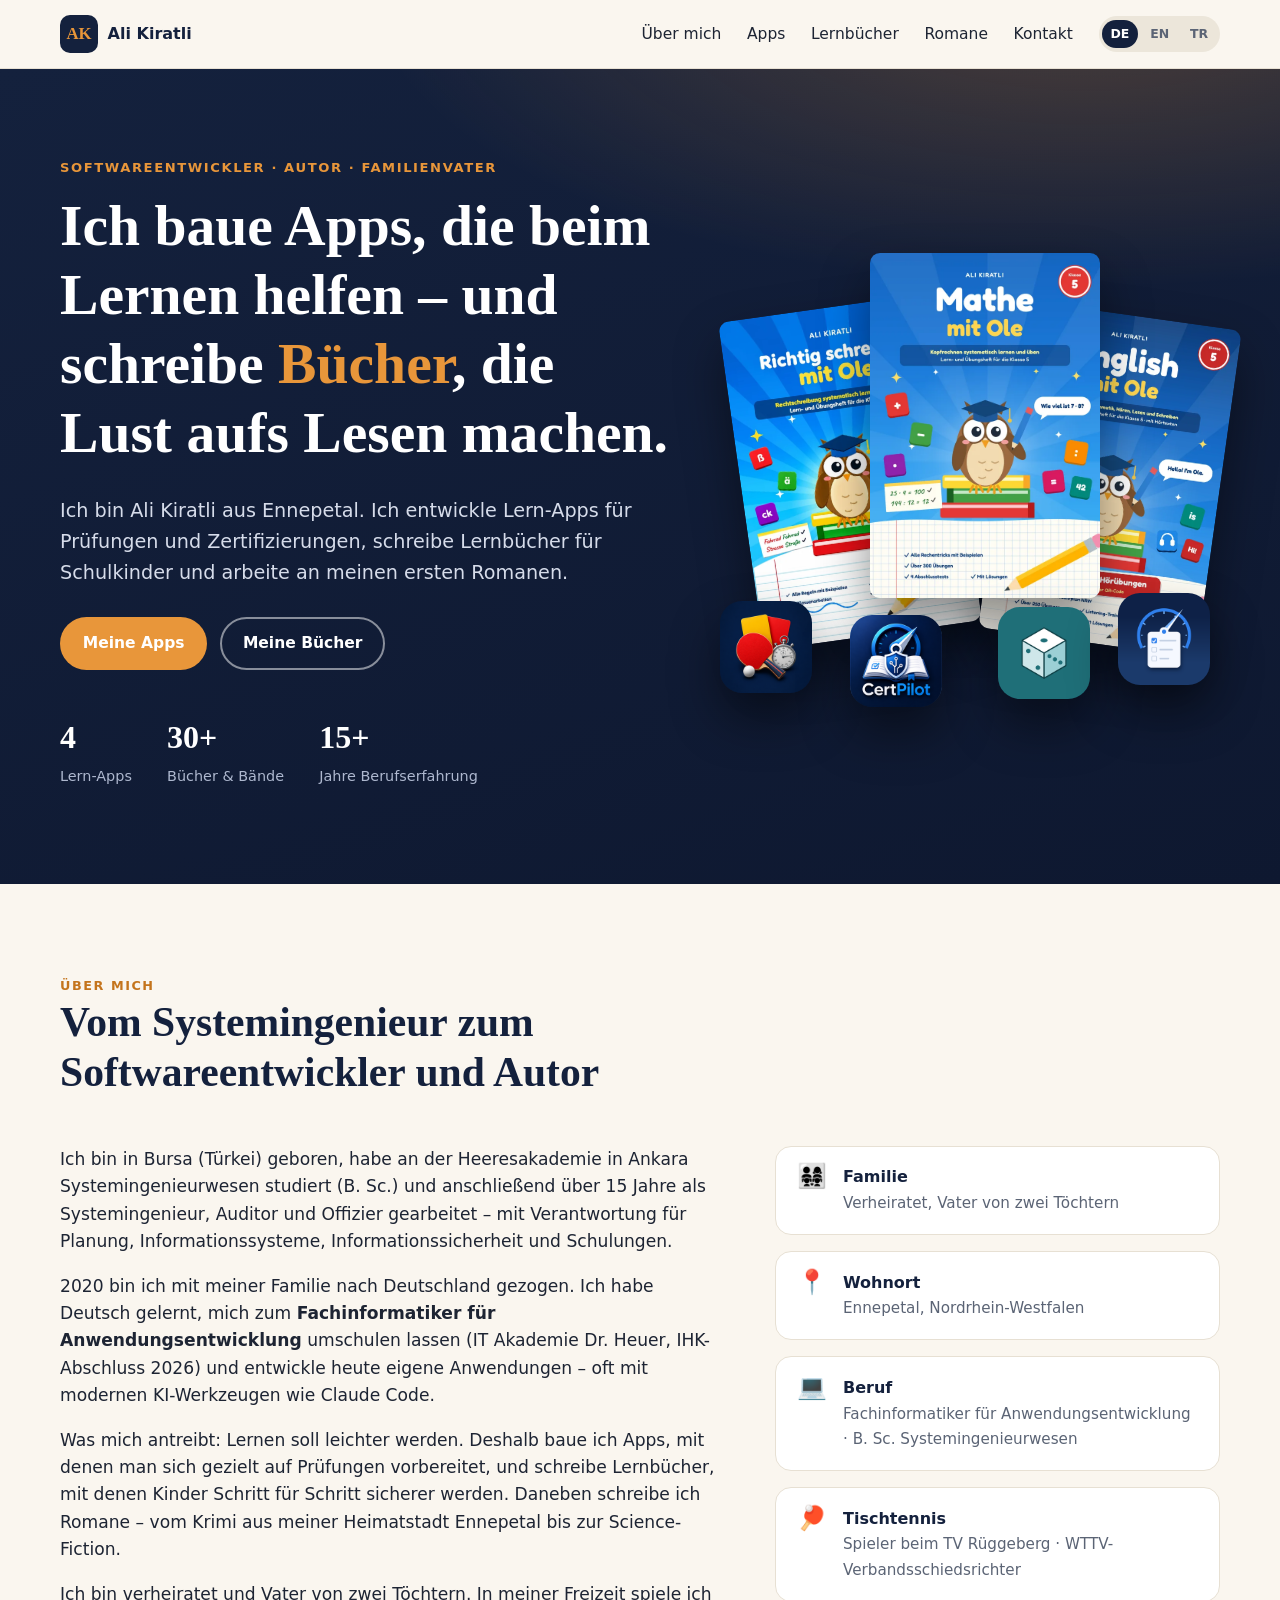
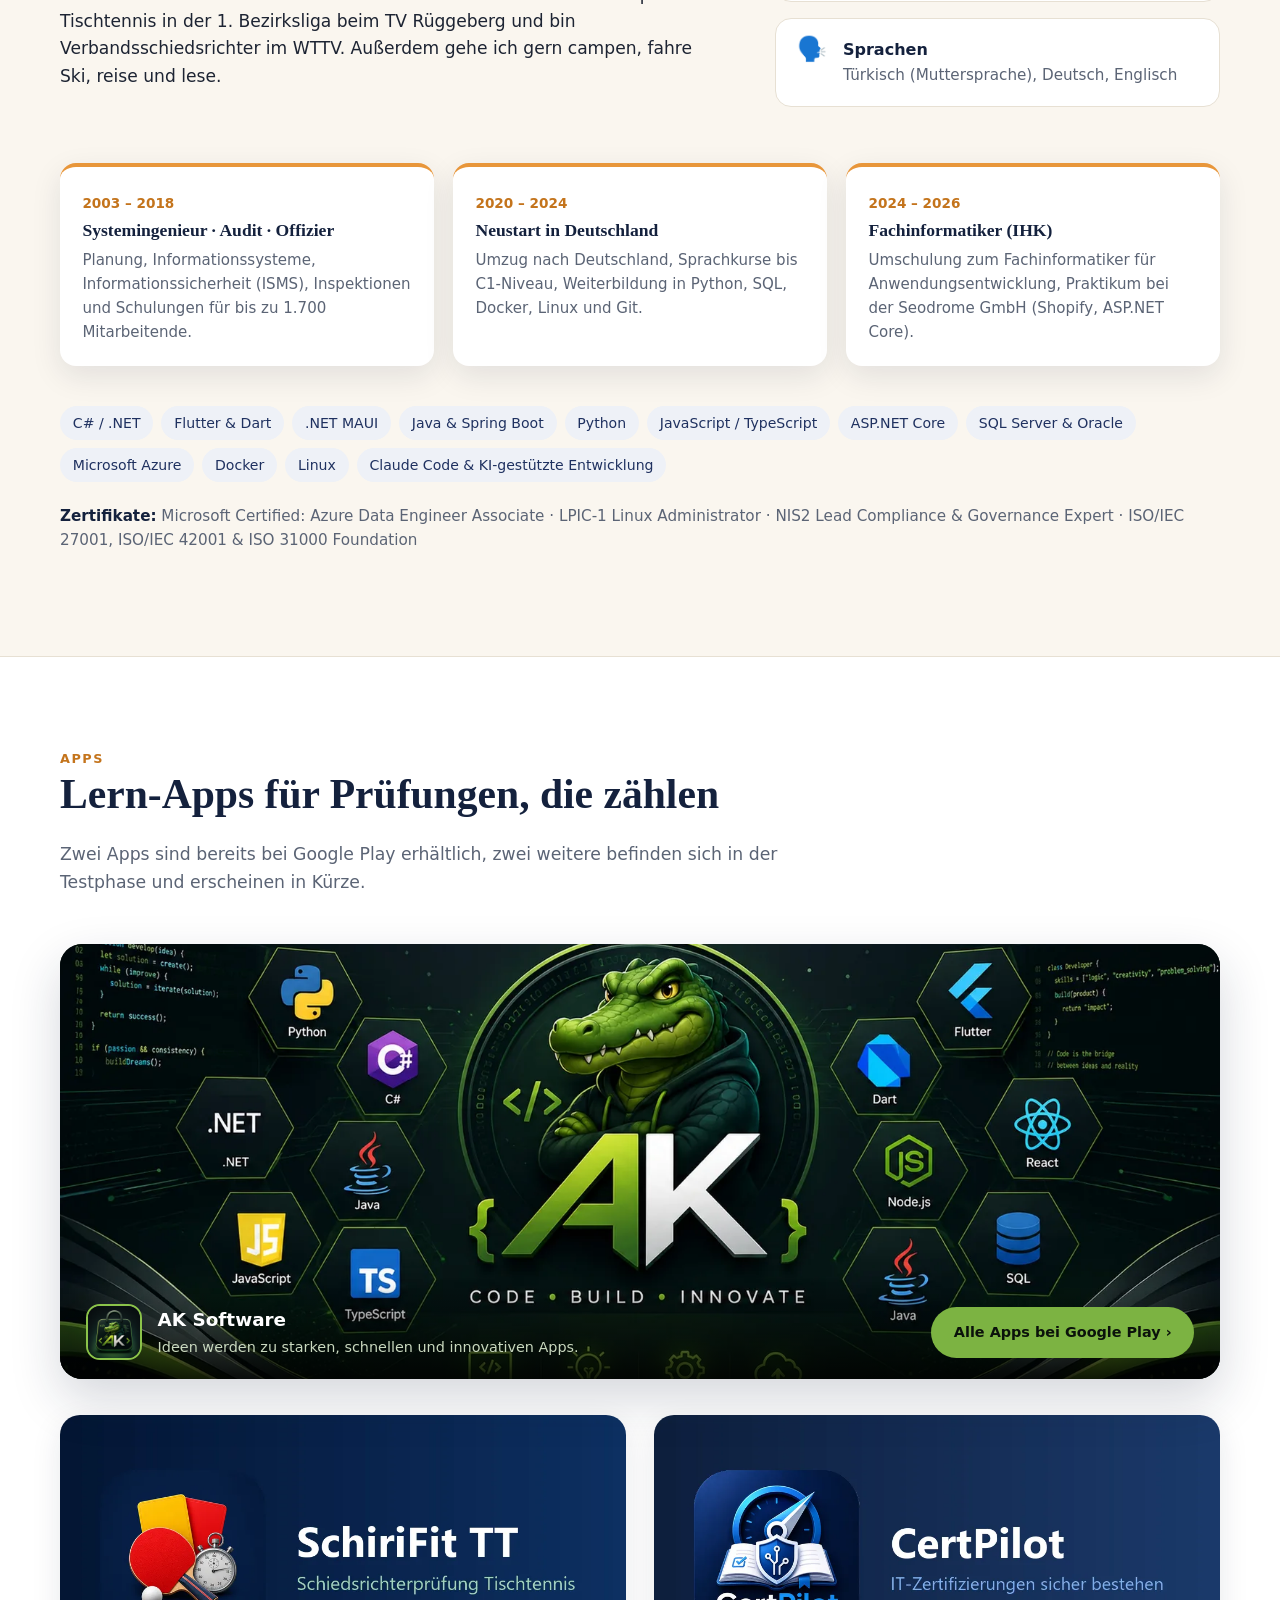
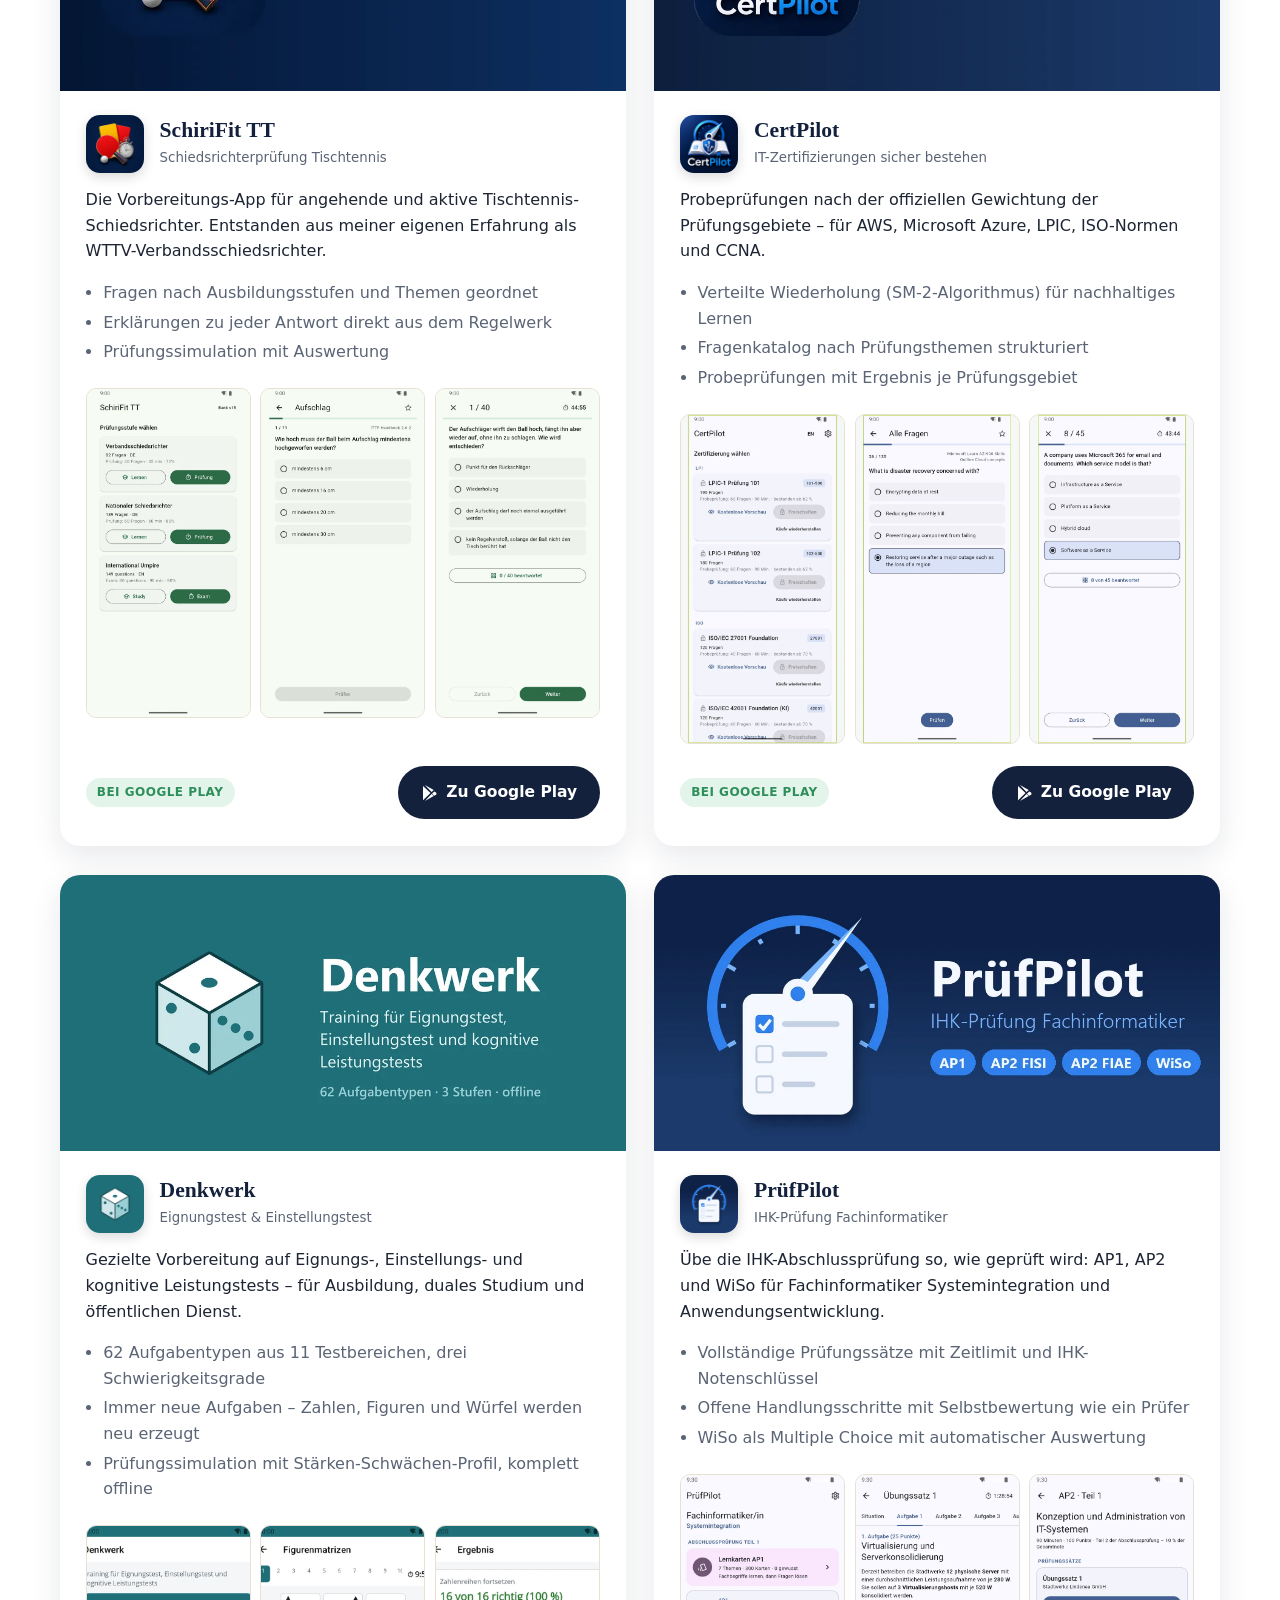
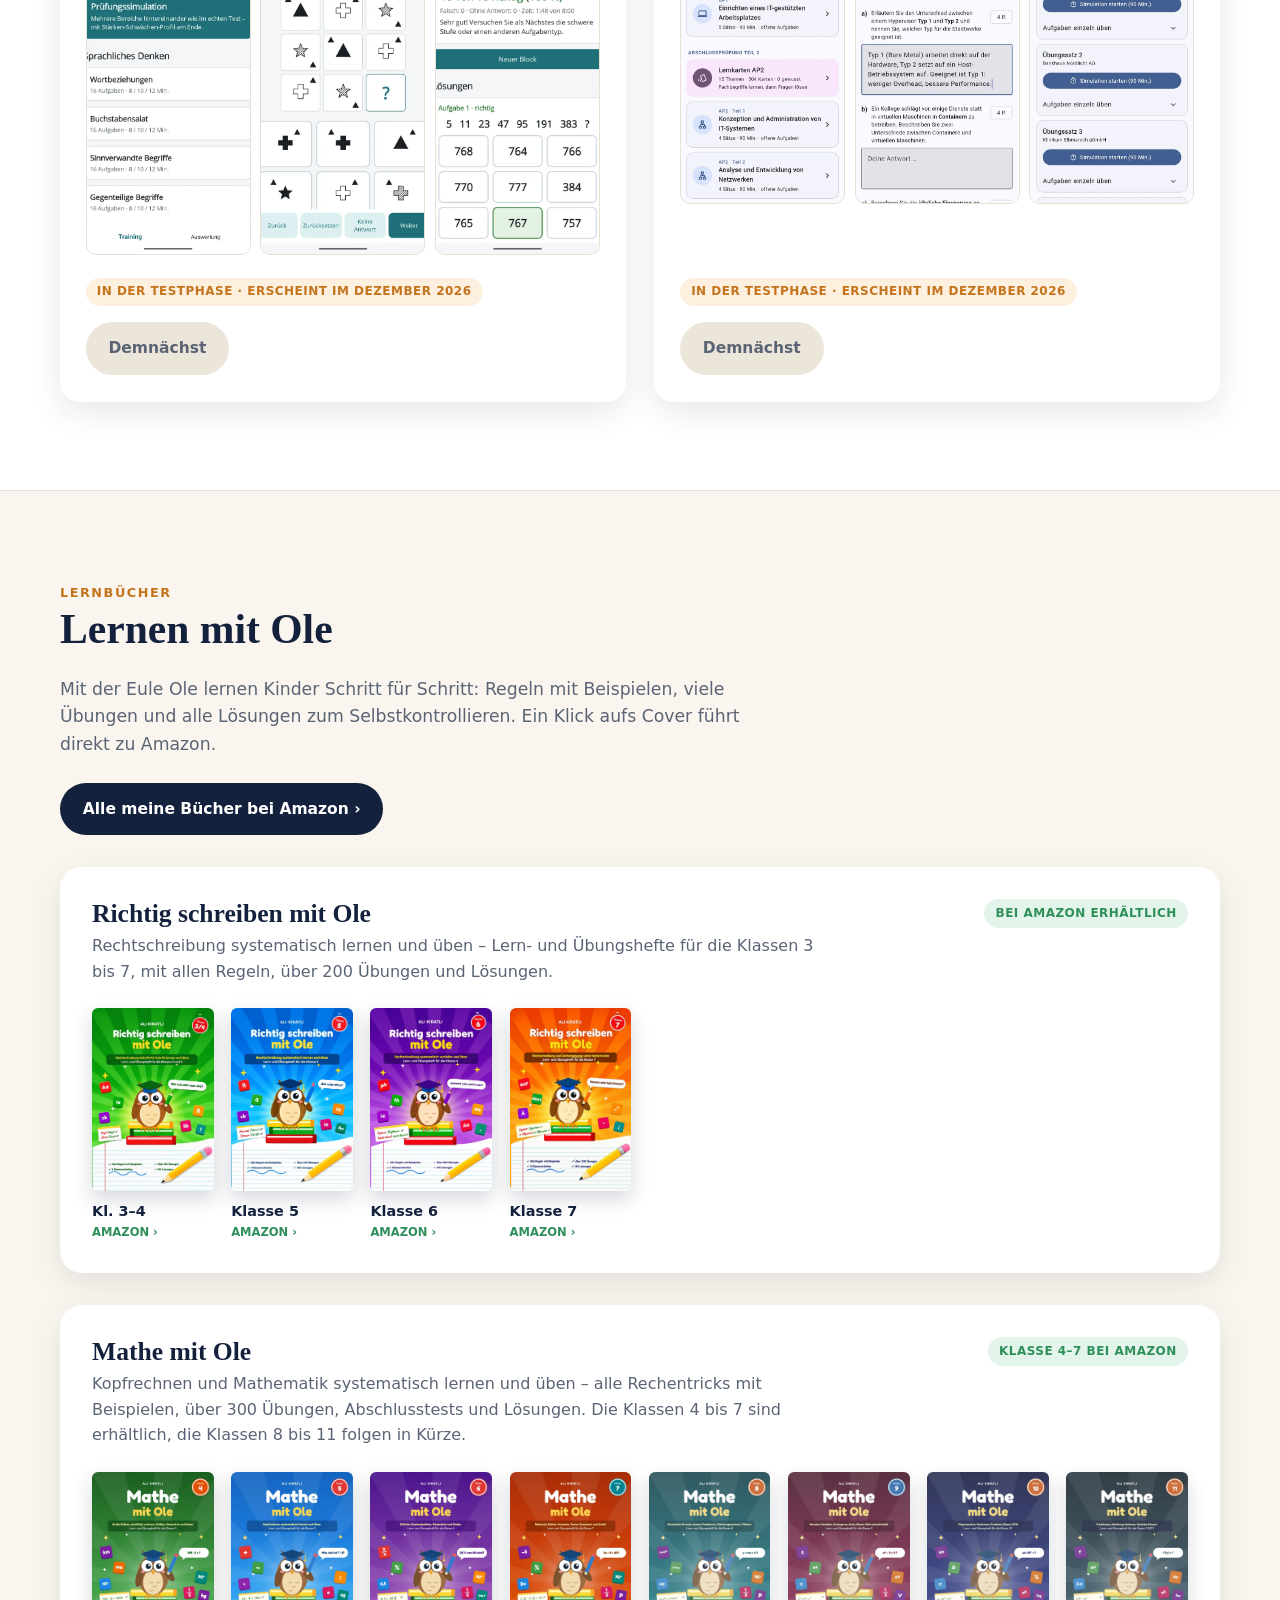
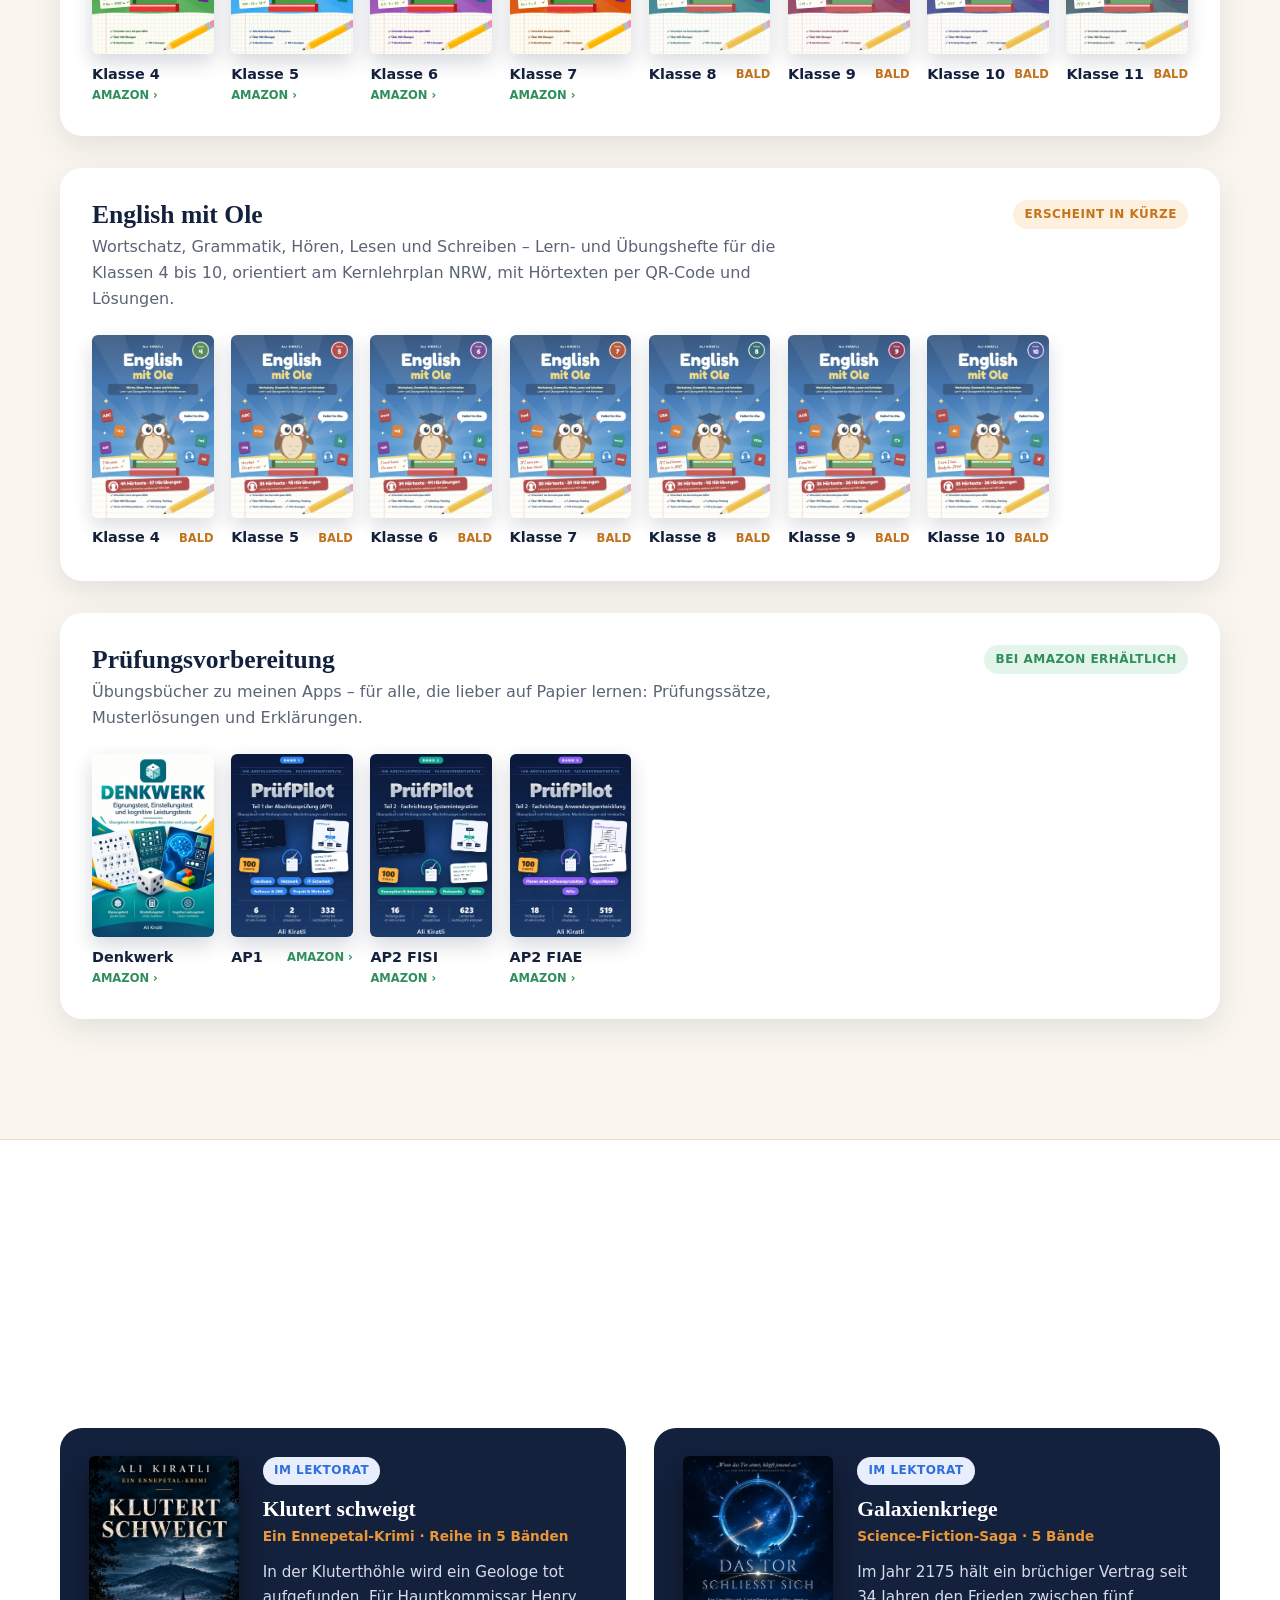
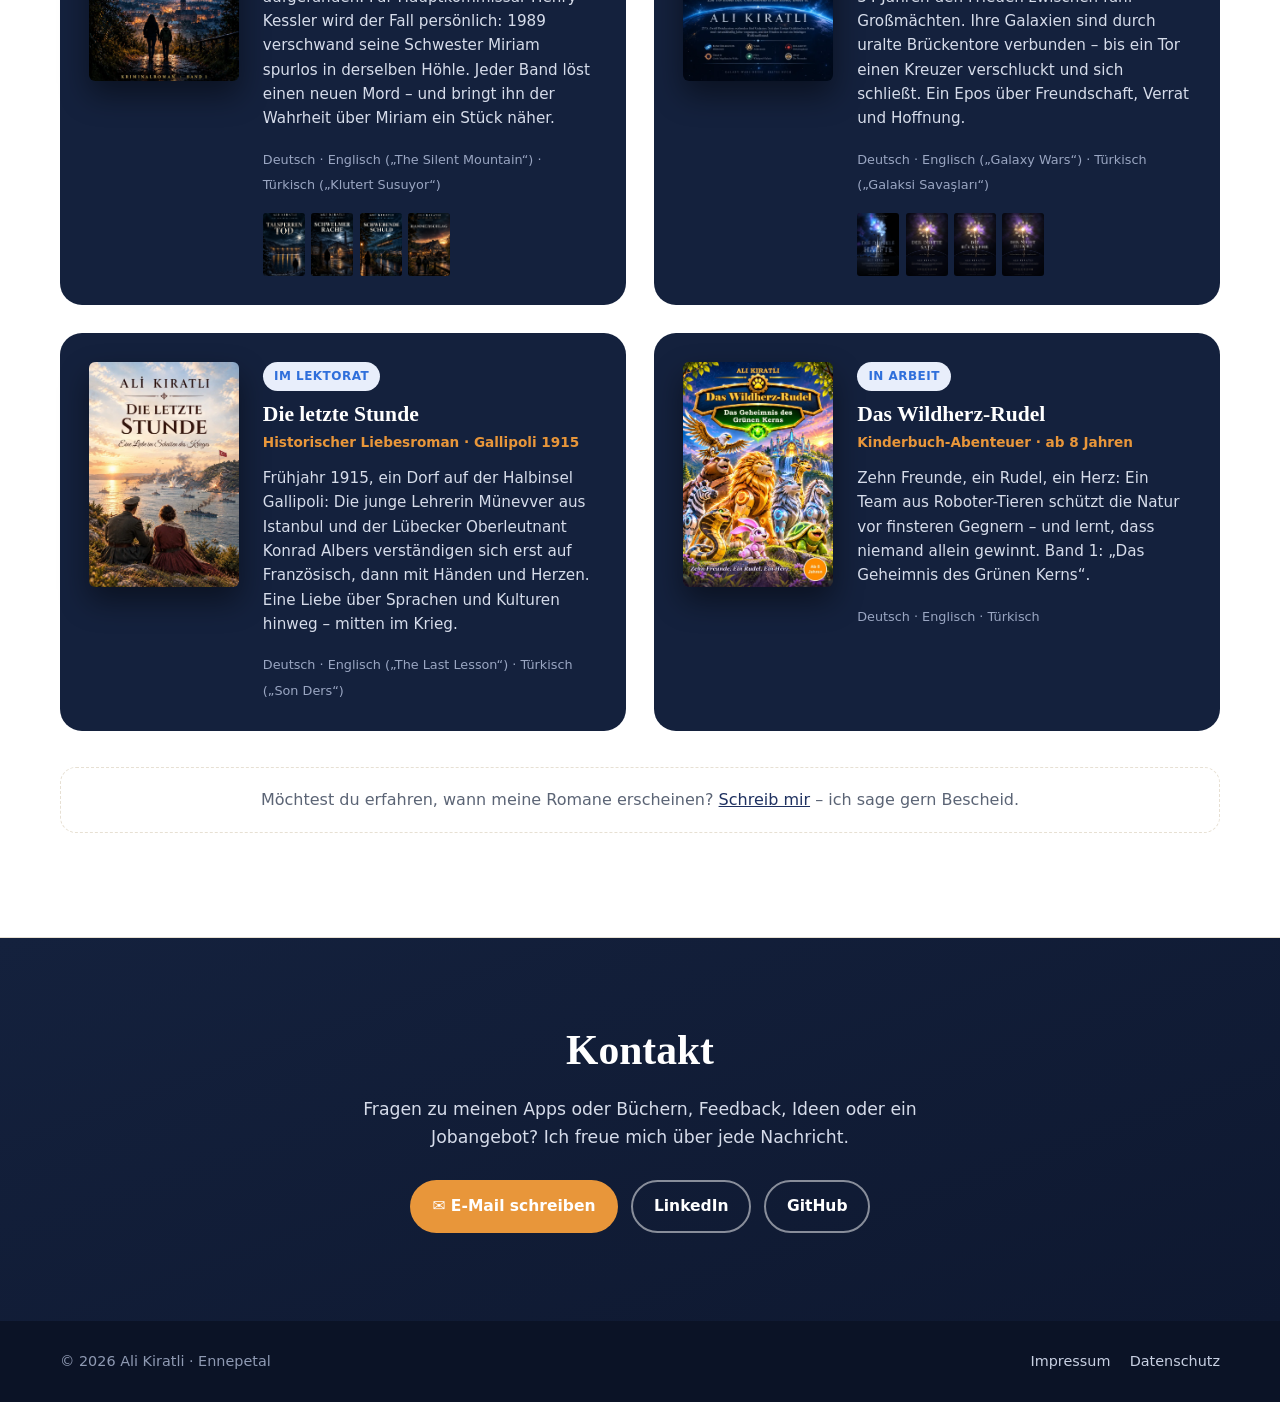
==== index.html @ e7790627 "Persönliche Website: Apps, Lernbücher und Romane (DE/EN/TR) Co-Authored-By: Claude Opus 5.5 <noreply" ====
<!DOCTYPE html>
<html lang="de">
<head>
  <meta charset="utf-8">
  <meta name="viewport" content="width=device-width, initial-scale=1">
  <title>Ali Kiratli – Softwareentwickler &amp; Autor</title>
  <meta name="description" content="Ali Kiratli aus Ennepetal: Softwareentwickler und Autor. Lern-Apps wie SchiriFit TT und CertPilot, die Lernbuchreihen „Richtig schreiben mit Ole“, „Mathe mit Ole“ und „English mit Ole“ sowie Romane.">
  <meta property="og:title" content="Ali Kiratli – Softwareentwickler & Autor">
  <meta property="og:description" content="Lern-Apps, Lernbücher für Schulkinder und Romane – entwickelt und geschrieben in Ennepetal.">
  <meta property="og:image" content="assets/img/books/mathe-5.webp">
  <link rel="icon" href="assets/img/favicon.svg" type="image/svg+xml">
  <link rel="alternate" hreflang="de" href="index.html">
  <link rel="alternate" hreflang="en" href="en/index.html">
  <link rel="alternate" hreflang="tr" href="tr/index.html">
  <link rel="stylesheet" href="assets/css/style.css">
</head>
<body>
<a class="skip" href="#main">Zum Inhalt springen</a>

<!-- ================= HEADER ================= -->
<header class="site-header">
  <nav class="container nav" aria-label="Hauptnavigation">
    <a href="#top" class="brand"><span class="mono">AK</span> Ali Kiratli</a>
    <div class="nav-right">
    <ul>
      <li><a href="#ueber-mich">Über mich</a></li>
      <li><a href="#apps">Apps</a></li>
      <li><a href="#lernbuecher">Lernbücher</a></li>
      <li><a href="#romane">Romane</a></li>
      <li><a href="#kontakt">Kontakt</a></li>
    </ul>
    <div class="lang" aria-label="Sprache"><a href="index.html" aria-current="page" lang="de">DE</a><a href="en/index.html" lang="en">EN</a><a href="tr/index.html" lang="tr">TR</a></div>
    <button class="nav-toggle" aria-label="Menü öffnen" aria-expanded="false">☰</button>
    </div>
  </nav>
</header>

<main id="main">

<!-- ================= HERO ================= -->
<section class="hero" id="top">
  <div class="container hero-grid">
    <div>
      <p class="eyebrow">Softwareentwickler · Autor · Familienvater</p>
      <h1>Ich baue Apps, die beim Lernen helfen – und schreibe <span>Bücher</span>, die Lust aufs Lesen machen.</h1>
      <p class="lead">Ich bin Ali Kiratli aus Ennepetal. Ich entwickle Lern-Apps für Prüfungen und Zertifizierungen, schreibe Lernbücher für Schulkinder und arbeite an meinen ersten Romanen.</p>
      <div class="hero-actions">
        <a href="#apps" class="btn btn-primary">Meine Apps</a>
        <a href="#lernbuecher" class="btn btn-ghost">Meine Bücher</a>
      </div>
      <div class="hero-stats">
        <div><strong>4</strong><span>Lern-Apps</span></div>
        <div><strong>30+</strong><span>Bücher &amp; Bände</span></div>
        <div><strong>15+</strong><span>Jahre Berufserfahrung</span></div>
      </div>
    </div>
    <div class="hero-collage" aria-hidden="true">
      <img class="c1" src="assets/img/books/rs-5.webp" alt="">
      <img class="c2" src="assets/img/books/mathe-5.webp" alt="">
      <img class="c3" src="assets/img/books/english-5.webp" alt="">
      <img class="app a1" src="assets/img/apps/schirifit-icon.png" alt="">
      <img class="app a2" src="assets/img/apps/certpilot-icon.png" alt="">
      <img class="app a3" src="assets/img/apps/denkwerk-icon.png" alt="">
      <img class="app a4" src="assets/img/apps/prufpilot-icon.png" alt="">
    </div>
  </div>
</section>

<!-- ================= ÜBER MICH ================= -->
<section id="ueber-mich">
  <div class="container">
    <div class="section-head reveal">
      <span class="kicker">Über mich</span>
      <h2>Vom Systemingenieur zum Softwareentwickler und Autor</h2>
    </div>
    <div class="about-grid">
      <div class="about-text reveal">
        <p>Ich bin in Bursa (Türkei) geboren, habe an der Heeresakademie in Ankara Systemingenieurwesen studiert (B.&nbsp;Sc.) und anschließend über 15 Jahre als Systemingenieur, Auditor und Offizier gearbeitet – mit Verantwortung für Planung, Informationssysteme, Informationssicherheit und Schulungen.</p>
        <p>2020 bin ich mit meiner Familie nach Deutschland gezogen. Ich habe Deutsch gelernt, mich zum <strong>Fachinformatiker für Anwendungsentwicklung</strong> umschulen lassen (IT Akademie Dr. Heuer, IHK-Abschluss 2026) und entwickle heute eigene Anwendungen – oft mit modernen KI-Werkzeugen wie Claude Code.</p>
        <p>Was mich antreibt: Lernen soll leichter werden. Deshalb baue ich Apps, mit denen man sich gezielt auf Prüfungen vorbereitet, und schreibe Lernbücher, mit denen Kinder Schritt für Schritt sicherer werden. Daneben schreibe ich Romane – vom Krimi aus meiner Heimatstadt Ennepetal bis zur Science-Fiction.</p>
        <p>Ich bin verheiratet und Vater von zwei Töchtern. In meiner Freizeit spiele ich Tischtennis in der 1.&nbsp;Bezirksliga beim TV Rüggeberg und bin Verbandsschiedsrichter im WTTV. Außerdem gehe ich gern campen, fahre Ski, reise und lese.</p>
      </div>
      <div class="facts reveal">
        <div class="fact"><span class="ic">👨‍👩‍👧‍👧</span><div><strong>Familie</strong><span>Verheiratet, Vater von zwei Töchtern</span></div></div>
        <div class="fact"><span class="ic">📍</span><div><strong>Wohnort</strong><span>Ennepetal, Nordrhein-Westfalen</span></div></div>
        <div class="fact"><span class="ic">💻</span><div><strong>Beruf</strong><span>Fachinformatiker für Anwendungsentwicklung · B.&nbsp;Sc. Systemingenieurwesen</span></div></div>
        <div class="fact"><span class="ic">🏓</span><div><strong>Tischtennis</strong><span>Spieler beim TV Rüggeberg · WTTV-Verbandsschiedsrichter</span></div></div>
        <div class="fact"><span class="ic">🗣️</span><div><strong>Sprachen</strong><span>Türkisch (Muttersprache), Deutsch, Englisch</span></div></div>
      </div>
    </div>

    <div class="timeline">
      <div class="tl reveal"><time>2003 – 2018</time><h3>Systemingenieur · Audit · Offizier</h3><p>Planung, Informationssysteme, Informationssicherheit (ISMS), Inspektionen und Schulungen für bis zu 1.700 Mitarbeitende.</p></div>
      <div class="tl reveal"><time>2020 – 2024</time><h3>Neustart in Deutschland</h3><p>Umzug nach Deutschland, Sprachkurse bis C1-Niveau, Weiterbildung in Python, SQL, Docker, Linux und Git.</p></div>
      <div class="tl reveal"><time>2024 – 2026</time><h3>Fachinformatiker (IHK)</h3><p>Umschulung zum Fachinformatiker für Anwendungsentwicklung, Praktikum bei der Seodrome GmbH (Shopify, ASP.NET Core).</p></div>
    </div>

    <div class="skills reveal" aria-label="Kenntnisse">
      <span>C# / .NET</span><span>Flutter &amp; Dart</span><span>.NET MAUI</span><span>Java &amp; Spring Boot</span>
      <span>Python</span><span>JavaScript / TypeScript</span><span>ASP.NET Core</span><span>SQL Server &amp; Oracle</span>
      <span>Microsoft Azure</span><span>Docker</span><span>Linux</span><span>Claude Code &amp; KI-gestützte Entwicklung</span>
    </div>
    <p class="certs reveal"><strong>Zertifikate:</strong> Microsoft Certified: Azure Data Engineer Associate · LPIC-1 Linux Administrator · NIS2 Lead Compliance &amp; Governance Expert · ISO/IEC 27001, ISO/IEC 42001 &amp; ISO 31000 Foundation</p>
  </div>
</section>

<!-- ================= APPS ================= -->
<section id="apps" class="alt">
  <div class="container">
    <div class="section-head reveal">
      <span class="kicker">Apps</span>
      <h2>Lern-Apps für Prüfungen, die zählen</h2>
      <p>Zwei Apps sind bereits bei Google Play erhältlich, zwei weitere befinden sich in der Testphase und erscheinen in Kürze.</p>
    </div>

    <a class="dev-banner reveal" href="https://play.google.com/store/apps/dev?id=8219610526764782425" target="_blank" rel="noopener">
      <img src="assets/img/apps/dev-header.webp" alt="AK Software – Code, Build, Innovate" loading="lazy">
      <div class="dev-info">
        <img src="assets/img/apps/dev-logo.png" alt="" loading="lazy">
        <div><strong>AK Software</strong><span>Ideen werden zu starken, schnellen und innovativen Apps.</span></div>
        <span class="btn">Alle Apps bei Google Play ›</span>
      </div>
    </a>

    <div class="apps-grid">
      <!-- SchiriFit TT -->
      <article class="app-card reveal">
        <img class="app-banner" src="assets/img/apps/schirifit-banner.webp" alt="SchiriFit TT – Schiedsrichterprüfung Tischtennis" loading="lazy">
        <div class="app-body">
          <div class="app-title">
            <img src="assets/img/apps/schirifit-icon.png" alt="" loading="lazy">
            <div><h3>SchiriFit TT</h3><small>Schiedsrichterprüfung Tischtennis</small></div>
          </div>
          <p>Die Vorbereitungs-App für angehende und aktive Tischtennis-Schiedsrichter. Entstanden aus meiner eigenen Erfahrung als WTTV-Verbandsschiedsrichter.</p>
          <ul>
            <li>Fragen nach Ausbildungsstufen und Themen geordnet</li>
            <li>Erklärungen zu jeder Antwort direkt aus dem Regelwerk</li>
            <li>Prüfungssimulation mit Auswertung</li>
          </ul>
          <div class="shots">
            <img src="assets/img/apps/schirifit-s1.webp" alt="SchiriFit TT: Stufen" loading="lazy">
            <img src="assets/img/apps/schirifit-s2.webp" alt="SchiriFit TT: Lernen" loading="lazy">
            <img src="assets/img/apps/schirifit-s3.webp" alt="SchiriFit TT: Prüfung" loading="lazy">
          </div>
          <div class="app-foot">
            <span class="badge badge-live">Bei Google Play</span>
            <a class="btn btn-dark" href="https://play.google.com/store/apps/details?id=com.alikiratli.schirifitt" target="_blank" rel="noopener">
              <svg viewBox="0 0 24 24" fill="currentColor" aria-hidden="true"><path d="M4 2.5v19l10-9.5L4 2.5zm11.4 8.2 2.9-2.8L6.5 1.3l8.9 9.4zm0 2.6-8.9 9.4 11.8-6.6-2.9-2.8zm6-1.9-2.4-1.4-3 2.9 3 2.9 2.4-1.4c.8-.5.8-1.6 0-3z"/></svg>
              Zu Google Play
            </a>
          </div>
        </div>
      </article>

      <!-- CertPilot -->
      <article class="app-card reveal">
        <img class="app-banner" src="assets/img/apps/certpilot-banner.webp" alt="CertPilot – IT-Zertifizierungen sicher bestehen" loading="lazy">
        <div class="app-body">
          <div class="app-title">
            <img src="assets/img/apps/certpilot-icon.png" alt="" loading="lazy">
            <div><h3>CertPilot</h3><small>IT-Zertifizierungen sicher bestehen</small></div>
          </div>
          <p>Probeprüfungen nach der offiziellen Gewichtung der Prüfungsgebiete – für AWS, Microsoft Azure, LPIC, ISO-Normen und CCNA.</p>
          <ul>
            <li>Verteilte Wiederholung (SM-2-Algorithmus) für nachhaltiges Lernen</li>
            <li>Fragenkatalog nach Prüfungsthemen strukturiert</li>
            <li>Probeprüfungen mit Ergebnis je Prüfungsgebiet</li>
          </ul>
          <div class="shots">
            <img src="assets/img/apps/certpilot-s1.webp" alt="CertPilot: Zertifizierungen" loading="lazy">
            <img src="assets/img/apps/certpilot-s2.webp" alt="CertPilot: Lernen" loading="lazy">
            <img src="assets/img/apps/certpilot-s3.webp" alt="CertPilot: Prüfung" loading="lazy">
          </div>
          <div class="app-foot">
            <span class="badge badge-live">Bei Google Play</span>
            <a class="btn btn-dark" href="https://play.google.com/store/apps/details?id=de.certpilot.certpilot" target="_blank" rel="noopener">
              <svg viewBox="0 0 24 24" fill="currentColor" aria-hidden="true"><path d="M4 2.5v19l10-9.5L4 2.5zm11.4 8.2 2.9-2.8L6.5 1.3l8.9 9.4zm0 2.6-8.9 9.4 11.8-6.6-2.9-2.8zm6-1.9-2.4-1.4-3 2.9 3 2.9 2.4-1.4c.8-.5.8-1.6 0-3z"/></svg>
              Zu Google Play
            </a>
          </div>
        </div>
      </article>

      <!-- Denkwerk -->
      <article class="app-card reveal">
        <img class="app-banner" src="assets/img/apps/denkwerk-banner.webp" alt="Denkwerk – Training für Eignungstests" loading="lazy">
        <div class="app-body">
          <div class="app-title">
            <img src="assets/img/apps/denkwerk-icon.png" alt="" loading="lazy">
            <div><h3>Denkwerk</h3><small>Eignungstest &amp; Einstellungstest</small></div>
          </div>
          <p>Gezielte Vorbereitung auf Eignungs-, Einstellungs- und kognitive Leistungstests – für Ausbildung, duales Studium und öffentlichen Dienst.</p>
          <ul>
            <li>62 Aufgabentypen aus 11 Testbereichen, drei Schwierigkeitsgrade</li>
            <li>Immer neue Aufgaben – Zahlen, Figuren und Würfel werden neu erzeugt</li>
            <li>Prüfungssimulation mit Stärken-Schwächen-Profil, komplett offline</li>
          </ul>
          <div class="shots">
            <img src="assets/img/apps/denkwerk-s1.webp" alt="Denkwerk: Start" loading="lazy">
            <img src="assets/img/apps/denkwerk-s2.webp" alt="Denkwerk: Aufgabe" loading="lazy">
            <img src="assets/img/apps/denkwerk-s3.webp" alt="Denkwerk: Ergebnis" loading="lazy">
          </div>
          <div class="app-foot">
            <span class="badge badge-soon">In der Testphase · erscheint im Dezember 2026</span>
            <!-- Nach Veröffentlichung ersetzen durch:
            <a class="btn btn-dark" href="https://play.google.com/store/apps/details?id=de.denkwerk.app" target="_blank" rel="noopener">Zu Google Play</a> -->
            <span class="btn btn-disabled">Demnächst</span>
          </div>
        </div>
      </article>

      <!-- PrüfPilot -->
      <article class="app-card reveal">
        <img class="app-banner" src="assets/img/apps/prufpilot-banner.webp" alt="PrüfPilot – IHK-Prüfung Fachinformatiker" loading="lazy">
        <div class="app-body">
          <div class="app-title">
            <img src="assets/img/apps/prufpilot-icon.png" alt="" loading="lazy">
            <div><h3>PrüfPilot</h3><small>IHK-Prüfung Fachinformatiker</small></div>
          </div>
          <p>Übe die IHK-Abschlussprüfung so, wie geprüft wird: AP1, AP2 und WiSo für Fachinformatiker Systemintegration und Anwendungsentwicklung.</p>
          <ul>
            <li>Vollständige Prüfungssätze mit Zeitlimit und IHK-Notenschlüssel</li>
            <li>Offene Handlungsschritte mit Selbstbewertung wie ein Prüfer</li>
            <li>WiSo als Multiple Choice mit automatischer Auswertung</li>
          </ul>
          <div class="shots">
            <img src="assets/img/apps/prufpilot-s1.webp" alt="PrüfPilot: Start" loading="lazy">
            <img src="assets/img/apps/prufpilot-s2.webp" alt="PrüfPilot: Aufgabe" loading="lazy">
            <img src="assets/img/apps/prufpilot-s3.webp" alt="PrüfPilot: Prüfungssätze" loading="lazy">
          </div>
          <div class="app-foot">
            <span class="badge badge-soon">In der Testphase · erscheint im Dezember 2026</span>
            <!-- Nach Veröffentlichung ersetzen durch:
            <a class="btn btn-dark" href="https://play.google.com/store/apps/details?id=de.pruefpilot.pruefpilot" target="_blank" rel="noopener">Zu Google Play</a> -->
            <span class="btn btn-disabled">Demnächst</span>
          </div>
        </div>
      </article>
    </div>
  </div>
</section>

<!-- ================= LERNBÜCHER ================= -->
<section id="lernbuecher">
  <div class="container">
    <div class="section-head reveal">
      <span class="kicker">Lernbücher</span>
      <h2>Lernen mit Ole</h2>
      <p>Mit der Eule Ole lernen Kinder Schritt für Schritt: Regeln mit Beispielen, viele Übungen und alle Lösungen zum Selbstkontrollieren. Ein Klick aufs Cover führt direkt zu Amazon.</p>
    </div>

    <p class="reveal" style="margin:-1.5rem 0 2rem"><a class="btn btn-dark" href="https://www.amazon.de/stores/author/B0HNXRCQNM/allbooks" target="_blank" rel="noopener">Alle meine Bücher bei Amazon ›</a></p>

    <!-- Richtig schreiben mit Ole -->
    <div class="series reveal">
      <div class="series-head">
        <div>
          <h3>Richtig schreiben mit Ole</h3>
          <p>Rechtschreibung systematisch lernen und üben – Lern- und Übungshefte für die Klassen 3 bis 7, mit allen Regeln, über 200 Übungen und Lösungen.</p>
        </div>
        <span class="badge badge-live">Bei Amazon erhältlich</span>
      </div>
      <div class="covers">
        <a class="cover" href="https://www.amazon.de/dp/B0HQ5HKKGM" target="_blank" rel="noopener"><img src="assets/img/books/rs-3-4.webp" alt="Richtig schreiben mit Ole – Klasse 3–4" loading="lazy"><span class="cap">Kl. 3–4 <em>AMAZON ›</em></span></a>
        <a class="cover" href="https://www.amazon.de/dp/B0HQ585RS4" target="_blank" rel="noopener"><img src="assets/img/books/rs-5.webp" alt="Richtig schreiben mit Ole – Klasse 5" loading="lazy"><span class="cap">Klasse 5 <em>AMAZON ›</em></span></a>
        <a class="cover" href="https://www.amazon.de/dp/B0HQY8XVKL" target="_blank" rel="noopener"><img src="assets/img/books/rs-6.webp" alt="Richtig schreiben mit Ole – Klasse 6" loading="lazy"><span class="cap">Klasse 6 <em>AMAZON ›</em></span></a>
        <a class="cover" href="https://www.amazon.de/dp/B0HQY9NMVP" target="_blank" rel="noopener"><img src="assets/img/books/rs-7.webp" alt="Richtig schreiben mit Ole – Klasse 7" loading="lazy"><span class="cap">Klasse 7 <em>AMAZON ›</em></span></a>
      </div>
    </div>

    <!-- Mathe mit Ole -->
    <div class="series reveal">
      <div class="series-head">
        <div>
          <h3>Mathe mit Ole</h3>
          <p>Kopfrechnen und Mathematik systematisch lernen und üben – alle Rechentricks mit Beispielen, über 300 Übungen, Abschlusstests und Lösungen. Die Klassen 4 bis 7 sind erhältlich, die Klassen 8 bis 11 folgen in Kürze.</p>
        </div>
        <span class="badge badge-live">Klasse 4–7 bei Amazon</span>
      </div>
      <div class="covers">
        <a class="cover" href="https://www.amazon.de/dp/B0HRVQH3DS" target="_blank" rel="noopener"><img src="assets/img/books/mathe-4.webp" alt="Mathe mit Ole – Klasse 4" loading="lazy"><span class="cap">Klasse 4 <em>AMAZON ›</em></span></a>
        <a class="cover" href="https://www.amazon.de/dp/B0HRVHYV1J" target="_blank" rel="noopener"><img src="assets/img/books/mathe-5.webp" alt="Mathe mit Ole – Klasse 5" loading="lazy"><span class="cap">Klasse 5 <em>AMAZON ›</em></span></a>
        <a class="cover" href="https://www.amazon.de/dp/B0HSM9DJZQ" target="_blank" rel="noopener"><img src="assets/img/books/mathe-6.webp" alt="Mathe mit Ole – Klasse 6" loading="lazy"><span class="cap">Klasse 6 <em>AMAZON ›</em></span></a>
        <a class="cover" href="https://www.amazon.de/dp/B0HSM4L9Q2" target="_blank" rel="noopener"><img src="assets/img/books/mathe-7.webp" alt="Mathe mit Ole – Klasse 7" loading="lazy"><span class="cap">Klasse 7 <em>AMAZON ›</em></span></a>
        <div class="cover soon"><img src="assets/img/books/mathe-8.webp" alt="Mathe mit Ole – Klasse 8" loading="lazy"><span class="cap">Klasse 8 <em>BALD</em></span></div>
        <div class="cover soon"><img src="assets/img/books/mathe-9.webp" alt="Mathe mit Ole – Klasse 9" loading="lazy"><span class="cap">Klasse 9 <em>BALD</em></span></div>
        <div class="cover soon"><img src="assets/img/books/mathe-10.webp" alt="Mathe mit Ole – Klasse 10" loading="lazy"><span class="cap">Klasse 10 <em>BALD</em></span></div>
        <div class="cover soon"><img src="assets/img/books/mathe-11.webp" alt="Mathe mit Ole – Klasse 11" loading="lazy"><span class="cap">Klasse 11 <em>BALD</em></span></div>
      </div>
    </div>

    <!-- English mit Ole -->
    <div class="series reveal">
      <div class="series-head">
        <div>
          <h3>English mit Ole</h3>
          <p>Wortschatz, Grammatik, Hören, Lesen und Schreiben – Lern- und Übungshefte für die Klassen 4 bis 10, orientiert am Kernlehrplan NRW, mit Hörtexten per QR-Code und Lösungen.</p>
        </div>
        <span class="badge badge-soon">Erscheint in Kürze</span>
      </div>
      <div class="covers">
        <div class="cover soon"><img src="assets/img/books/english-4.webp" alt="English mit Ole – Klasse 4" loading="lazy"><span class="cap">Klasse 4 <em>BALD</em></span></div>
        <div class="cover soon"><img src="assets/img/books/english-5.webp" alt="English mit Ole – Klasse 5" loading="lazy"><span class="cap">Klasse 5 <em>BALD</em></span></div>
        <div class="cover soon"><img src="assets/img/books/english-6.webp" alt="English mit Ole – Klasse 6" loading="lazy"><span class="cap">Klasse 6 <em>BALD</em></span></div>
        <div class="cover soon"><img src="assets/img/books/english-7.webp" alt="English mit Ole – Klasse 7" loading="lazy"><span class="cap">Klasse 7 <em>BALD</em></span></div>
        <div class="cover soon"><img src="assets/img/books/english-8.webp" alt="English mit Ole – Klasse 8" loading="lazy"><span class="cap">Klasse 8 <em>BALD</em></span></div>
        <div class="cover soon"><img src="assets/img/books/english-9.webp" alt="English mit Ole – Klasse 9" loading="lazy"><span class="cap">Klasse 9 <em>BALD</em></span></div>
        <div class="cover soon"><img src="assets/img/books/english-10.webp" alt="English mit Ole – Klasse 10" loading="lazy"><span class="cap">Klasse 10 <em>BALD</em></span></div>
      </div>
    </div>
    <!-- Prüfungsvorbereitung (Bücher zu den Apps) -->
    <div class="series reveal">
      <div class="series-head">
        <div>
          <h3>Prüfungsvorbereitung</h3>
          <p>Übungsbücher zu meinen Apps – für alle, die lieber auf Papier lernen: Prüfungssätze, Musterlösungen und Erklärungen.</p>
        </div>
        <span class="badge badge-live">Bei Amazon erhältlich</span>
      </div>
      <div class="covers">
        <a class="cover" href="https://www.amazon.de/dp/B0HN4MF4NX" target="_blank" rel="noopener"><img src="assets/img/books/denkwerk-buch.webp" alt="Denkwerk – Eignungstest" loading="lazy"><span class="cap">Denkwerk <em>AMAZON ›</em></span></a>
        <a class="cover" href="https://www.amazon.de/dp/B0HP3VSBBD" target="_blank" rel="noopener"><img src="assets/img/books/pp-ap1.webp" alt="PrüfPilot – AP1" loading="lazy"><span class="cap">AP1 <em>AMAZON ›</em></span></a>
        <a class="cover" href="https://www.amazon.de/dp/B0HP3SCCVR" target="_blank" rel="noopener"><img src="assets/img/books/pp-fisi.webp" alt="PrüfPilot – AP2 FISI" loading="lazy"><span class="cap">AP2 FISI <em>AMAZON ›</em></span></a>
        <a class="cover" href="https://www.amazon.de/dp/B0HPB2RX7Z" target="_blank" rel="noopener"><img src="assets/img/books/pp-fiae.webp" alt="PrüfPilot – AP2 FIAE" loading="lazy"><span class="cap">AP2 FIAE <em>AMAZON ›</em></span></a>
      </div>
    </div>
  </div>
</section>

<!-- ================= ROMANE ================= -->
<section id="romane" class="alt">
  <div class="container">
    <div class="section-head reveal">
      <span class="kicker">Romane</span>
      <h2>Geschichten, die gerade entstehen</h2>
      <p>Meine Romane befinden sich im Lektorat und erscheinen bald – auf Deutsch, Englisch und Türkisch.</p>
    </div>

    <div class="novels">
      <article class="novel reveal">
        <img src="assets/img/books/klutert-1.webp" alt="Klutert schweigt – Cover" loading="lazy">
        <div>
          <span class="badge badge-edit">Im Lektorat</span>
          <h3 style="margin-top:.7rem">Klutert schweigt</h3>
          <span class="genre">Ein Ennepetal-Krimi · Reihe in 5 Bänden</span>
          <p>In der Kluterthöhle wird ein Geologe tot aufgefunden. Für Hauptkommissar Henry Kessler wird der Fall persönlich: 1989 verschwand seine Schwester Miriam spurlos in derselben Höhle. Jeder Band löst einen neuen Mord – und bringt ihn der Wahrheit über Miriam ein Stück näher.</p>
          <span class="langs">Deutsch · Englisch („The Silent Mountain“) · Türkisch („Klutert Susuyor“)</span>
          <div class="vols" aria-hidden="true">
            <img src="assets/img/books/klutert-2.webp" alt=""><img src="assets/img/books/klutert-3.webp" alt=""><img src="assets/img/books/klutert-4.webp" alt=""><img src="assets/img/books/klutert-5.webp" alt="">
          </div>
        </div>
      </article>

      <article class="novel reveal">
        <img src="assets/img/books/galaxie-1.webp" alt="Galaxienkriege – Das Tor schließt sich – Cover" loading="lazy">
        <div>
          <span class="badge badge-edit">Im Lektorat</span>
          <h3 style="margin-top:.7rem">Galaxienkriege</h3>
          <span class="genre">Science-Fiction-Saga · 5 Bände</span>
          <p>Im Jahr 2175 hält ein brüchiger Vertrag seit 34 Jahren den Frieden zwischen fünf Großmächten. Ihre Galaxien sind durch uralte Brückentore verbunden – bis ein Tor einen Kreuzer verschluckt und sich schließt. Ein Epos über Freundschaft, Verrat und Hoffnung.</p>
          <span class="langs">Deutsch · Englisch („Galaxy Wars“) · Türkisch („Galaksi Savaşları“)</span>
          <div class="vols" aria-hidden="true">
            <img src="assets/img/books/galaxie-2.webp" alt=""><img src="assets/img/books/galaxie-3.webp" alt=""><img src="assets/img/books/galaxie-4.webp" alt=""><img src="assets/img/books/galaxie-5.webp" alt="">
          </div>
        </div>
      </article>

      <article class="novel reveal">
        <img src="assets/img/books/letzte-stunde.webp" alt="Die letzte Stunde – Cover" loading="lazy">
        <div>
          <span class="badge badge-edit">Im Lektorat</span>
          <h3 style="margin-top:.7rem">Die letzte Stunde</h3>
          <span class="genre">Historischer Liebesroman · Gallipoli 1915</span>
          <p>Frühjahr 1915, ein Dorf auf der Halbinsel Gallipoli: Die junge Lehrerin Münevver aus Istanbul und der Lübecker Oberleutnant Konrad Albers verständigen sich erst auf Französisch, dann mit Händen und Herzen. Eine Liebe über Sprachen und Kulturen hinweg – mitten im Krieg.</p>
          <span class="langs">Deutsch · Englisch („The Last Lesson“) · Türkisch („Son Ders“)</span>
        </div>
      </article>

      <article class="novel reveal">
        <img src="assets/img/books/wildherz.webp" alt="Das Wildherz-Rudel – Cover" loading="lazy">
        <div>
          <span class="badge badge-edit">In Arbeit</span>
          <h3 style="margin-top:.7rem">Das Wildherz-Rudel</h3>
          <span class="genre">Kinderbuch-Abenteuer · ab 8 Jahren</span>
          <p>Zehn Freunde, ein Rudel, ein Herz: Ein Team aus Roboter-Tieren schützt die Natur vor finsteren Gegnern – und lernt, dass niemand allein gewinnt. Band 1: „Das Geheimnis des Grünen Kerns“.</p>
          <span class="langs">Deutsch · Englisch · Türkisch</span>
        </div>
      </article>
    </div>

    <p class="novels-note reveal">Möchtest du erfahren, wann meine Romane erscheinen? <a href="#kontakt">Schreib mir</a> – ich sage gern Bescheid.</p>
  </div>
</section>

<!-- ================= KONTAKT ================= -->
<section id="kontakt" class="contact">
  <div class="container">
    <h2>Kontakt</h2>
    <p>Fragen zu meinen Apps oder Büchern, Feedback, Ideen oder ein Jobangebot? Ich freue mich über jede Nachricht.</p>
    <div class="contact-links">
      <a class="btn btn-primary" href="mailto:alikiratlide@gmail.com">✉️ E-Mail schreiben</a>
      <a class="btn btn-ghost" href="https://www.linkedin.com/in/ali-k-37786b121/" target="_blank" rel="noopener">LinkedIn</a>
      <a class="btn btn-ghost" href="https://github.com/alikiratli" target="_blank" rel="noopener">GitHub</a>
    </div>
  </div>
</section>

</main>

<footer>
  <div class="container">
    <span>© <span id="year">2026</span> Ali Kiratli · Ennepetal</span>
    <span><a href="impressum.html">Impressum</a><a href="datenschutz.html">Datenschutz</a></span>
  </div>
</footer>

<div class="lightbox" role="dialog" aria-label="Bildansicht"><img alt=""></div>
<script src="assets/js/main.js"></script>
</body>
</html>
---- assets/css/style.css ----
/* ==========================================================
   Ali Kiratli – Persönliche Website
   Keine externen Schriften/Tracker (DSGVO-freundlich)
   ========================================================== */
:root {
  --navy: #14213d;
  --navy-2: #1f3160;
  --ink: #1d2433;
  --muted: #5b6475;
  --cream: #faf6ef;
  --paper: #ffffff;
  --line: #e7e0d3;
  --amber: #e8963a;
  --amber-d: #c4741c;
  --green: #2f8f5b;
  --blue: #2f6fdb;
  --radius: 16px;
  --shadow: 0 10px 30px rgba(20, 33, 61, .10);
  --shadow-lg: 0 20px 50px rgba(20, 33, 61, .18);
  --serif: Georgia, "Iowan Old Style", "Palatino Linotype", Palatino, serif;
  --sans: system-ui, -apple-system, "Segoe UI", Roboto, "Helvetica Neue", Arial, sans-serif;
}

*, *::before, *::after { box-sizing: border-box; }
html { scroll-behavior: smooth; scroll-padding-top: 76px; }
body {
  margin: 0;
  font-family: var(--sans);
  color: var(--ink);
  background: var(--cream);
  line-height: 1.6;
  -webkit-font-smoothing: antialiased;
}
img { max-width: 100%; display: block; }
a { color: var(--navy-2); }
h1, h2, h3 { font-family: var(--serif); line-height: 1.2; color: var(--navy); margin: 0 0 .5em; }
h1 { font-size: clamp(2.2rem, 5vw, 3.6rem); }
h2 { font-size: clamp(1.8rem, 3.5vw, 2.6rem); }
h3 { font-size: 1.35rem; }
p { margin: 0 0 1em; }
.container { width: min(1160px, 92vw); margin: 0 auto; }
.skip { position: absolute; left: -999px; }
.skip:focus { left: 1rem; top: 1rem; background: #fff; padding: .5rem 1rem; z-index: 100; }

/* ---------- Header ---------- */
.site-header {
  position: sticky; top: 0; z-index: 50;
  background: rgba(250, 246, 239, .92);
  backdrop-filter: blur(10px);
  border-bottom: 1px solid var(--line);
}
.nav { display: flex; align-items: center; justify-content: space-between; height: 68px; }
.brand { display: flex; align-items: center; gap: .6rem; text-decoration: none; color: var(--navy); font-weight: 700; }
.brand .mono {
  width: 38px; height: 38px; border-radius: 10px; display: grid; place-items: center;
  background: var(--navy); color: var(--amber); font-family: var(--serif); font-size: 1.05rem;
}
.nav ul { list-style: none; display: flex; gap: 1.6rem; margin: 0; padding: 0; }
.nav ul a { text-decoration: none; color: var(--ink); font-weight: 500; font-size: .97rem; }
.nav ul a:hover { color: var(--amber-d); }
.nav-toggle { display: none; background: none; border: 0; font-size: 1.6rem; cursor: pointer; color: var(--navy); }

/* ---------- Buttons & badges ---------- */
.btn {
  display: inline-flex; align-items: center; gap: .5rem;
  padding: .75rem 1.3rem; border-radius: 999px; font-weight: 600;
  text-decoration: none; border: 2px solid transparent; transition: .2s; font-size: .97rem;
}
.btn-primary { background: var(--amber); color: #fff; }
.btn-primary:hover { background: var(--amber-d); }
.btn-ghost { border-color: rgba(255,255,255,.5); color: #fff; }
.btn-ghost:hover { background: rgba(255,255,255,.12); }
.btn-dark { background: var(--navy); color: #fff; }
.btn-dark:hover { background: var(--navy-2); }
.btn-disabled { background: #ece6da; color: var(--muted); cursor: default; }
.btn svg { width: 18px; height: 18px; }

.badge {
  display: inline-block; font-size: .75rem; font-weight: 700; letter-spacing: .04em;
  text-transform: uppercase; padding: .3rem .7rem; border-radius: 999px;
}
.badge-live { background: #e3f4ea; color: var(--green); }
.badge-soon { background: #fdf0de; color: var(--amber-d); }
.badge-edit { background: #e8eefb; color: var(--blue); }

/* ---------- Hero ---------- */
.hero {
  background:
    radial-gradient(1200px 500px at 85% -10%, rgba(232,150,58,.28), transparent 60%),
    linear-gradient(160deg, var(--navy) 0%, #0e1830 100%);
  color: #fff; padding: 5.5rem 0 6rem; overflow: hidden;
}
.hero-grid { display: grid; grid-template-columns: 1.1fr .9fr; gap: 3rem; align-items: center; }
.hero h1 { color: #fff; }
.hero h1 span { color: var(--amber); }
.hero .lead { font-size: 1.2rem; color: #d6dcea; max-width: 34em; }
.hero .eyebrow { color: var(--amber); font-weight: 700; letter-spacing: .12em; text-transform: uppercase; font-size: .82rem; }
.hero-actions { display: flex; gap: .8rem; flex-wrap: wrap; margin-top: 1.8rem; }
.hero-stats { display: flex; gap: 2.2rem; margin-top: 2.6rem; flex-wrap: wrap; }
.hero-stats strong { display: block; font-family: var(--serif); font-size: 2rem; color: #fff; }
.hero-stats span { color: #aeb8cf; font-size: .9rem; }

.hero-collage { position: relative; height: 440px; }
.hero-collage img {
  position: absolute; border-radius: 10px; box-shadow: 0 25px 50px rgba(0,0,0,.45);
  transition: transform .4s;
}
.hero-collage .c1 { width: 44%; left: 4%; top: 12%; transform: rotate(-8deg); }
.hero-collage .c2 { width: 46%; left: 30%; top: 0; z-index: 2; }
.hero-collage .c3 { width: 44%; right: 0; top: 14%; transform: rotate(8deg); }
.hero-collage .app {
  width: 92px; height: 92px; border-radius: 22px; z-index: 3;
}
.hero-collage .a1 { left: 0; bottom: 0; }
.hero-collage .a2 { left: 26%; bottom: -14px; }
.hero-collage .a3 { right: 26%; bottom: -6px; }
.hero-collage .a4 { right: 2%; bottom: 8px; }

/* ---------- Sections ---------- */
section { padding: 5.5rem 0; }
.section-head { max-width: 720px; margin-bottom: 3rem; }
.section-head .kicker { color: var(--amber-d); font-weight: 700; letter-spacing: .12em; text-transform: uppercase; font-size: .8rem; }
.section-head p { color: var(--muted); font-size: 1.08rem; }
.alt { background: var(--paper); border-top: 1px solid var(--line); border-bottom: 1px solid var(--line); }

/* ---------- About ---------- */
.about-grid { display: grid; grid-template-columns: 1.2fr .8fr; gap: 3rem; }
.about-text p { font-size: 1.07rem; }
.facts { display: grid; gap: 1rem; }
.fact {
  background: var(--paper); border: 1px solid var(--line); border-radius: var(--radius);
  padding: 1.1rem 1.3rem; display: flex; gap: 1rem; align-items: flex-start;
}
.fact .ic { font-size: 1.5rem; line-height: 1; }
.fact strong { display: block; color: var(--navy); }
.fact span { color: var(--muted); font-size: .95rem; }

.timeline { margin-top: 3.5rem; display: grid; grid-template-columns: repeat(3, 1fr); gap: 1.2rem; }
.tl {
  background: var(--paper); border-radius: var(--radius); padding: 1.4rem;
  border-top: 4px solid var(--amber); box-shadow: var(--shadow);
}
.tl time { color: var(--amber-d); font-weight: 700; font-size: .85rem; }
.tl h3 { font-size: 1.1rem; margin: .3rem 0 .4rem; }
.tl p { color: var(--muted); font-size: .94rem; margin: 0; }

.skills { margin-top: 2.5rem; display: flex; flex-wrap: wrap; gap: .5rem; }
.skills span {
  background: #eef1f7; color: var(--navy-2); padding: .35rem .8rem; border-radius: 999px;
  font-size: .88rem; font-weight: 500;
}
.certs { margin-top: 1.4rem; color: var(--muted); font-size: .95rem; }
.certs strong { color: var(--navy); }

/* ---------- Apps ---------- */
.apps-grid { display: grid; grid-template-columns: repeat(2, 1fr); gap: 1.8rem; }
.app-card {
  background: var(--paper); border-radius: 20px; overflow: hidden;
  box-shadow: var(--shadow); display: flex; flex-direction: column; transition: .25s;
}
.app-card:hover { transform: translateY(-4px); box-shadow: var(--shadow-lg); }
.app-banner { aspect-ratio: 1024 / 500; object-fit: cover; width: 100%; }
.app-body { padding: 1.5rem 1.6rem 1.7rem; display: flex; flex-direction: column; flex: 1; }
.app-title { display: flex; gap: 1rem; align-items: center; margin-bottom: .9rem; }
.app-title img { width: 58px; height: 58px; border-radius: 14px; box-shadow: 0 4px 12px rgba(0,0,0,.15); }
.app-title h3 { margin: 0; }
.app-title small { color: var(--muted); }
.app-body ul { padding-left: 1.1rem; color: var(--muted); margin: 0 0 1.2rem; }
.app-body ul li { margin-bottom: .25rem; }
.shots { display: grid; grid-template-columns: repeat(3, 1fr); gap: .6rem; margin: 0 0 1.4rem; }
.shots img {
  border-radius: 10px; border: 1px solid var(--line); aspect-ratio: 9 / 18; object-fit: cover;
  object-position: top; cursor: zoom-in; width: 100%;
}
.app-foot { margin-top: auto; display: flex; align-items: center; justify-content: space-between; gap: 1rem; flex-wrap: wrap; }
.tech { font-size: .82rem; color: var(--muted); }

/* ---------- Books ---------- */
.series {
  background: var(--paper); border-radius: 22px; padding: 2rem; box-shadow: var(--shadow);
  margin-bottom: 2rem;
}
.series-head { display: flex; justify-content: space-between; align-items: flex-start; gap: 1.5rem; flex-wrap: wrap; margin-bottom: 1.5rem; }
.series-head h3 { font-size: 1.6rem; margin-bottom: .2rem; }
.series-head p { color: var(--muted); margin: 0; max-width: 46em; }
.covers { display: grid; grid-template-columns: repeat(auto-fill, minmax(118px, 1fr)); gap: 1.1rem; }
.cover { text-decoration: none; color: inherit; display: block; }
.cover img {
  border-radius: 6px; box-shadow: 0 8px 20px rgba(20,33,61,.18); aspect-ratio: 2 / 3;
  object-fit: cover; width: 100%; transition: .25s;
}
a.cover:hover img { transform: translateY(-5px) rotate(-1deg); box-shadow: 0 16px 30px rgba(20,33,61,.28); }
.cover .cap { flex-wrap: wrap; gap: 0 .4rem; display: flex; justify-content: space-between; align-items: center; margin-top: .55rem; font-size: .9rem; font-weight: 600; color: var(--navy); }
.cover .cap em { white-space: nowrap; font-style: normal; font-size: .72rem; font-weight: 700; color: var(--green); }
.cover.soon img { filter: saturate(.75); opacity: .85; }
.cover.soon .cap em { color: var(--amber-d); }

/* ---------- Novels ---------- */
.novels { display: grid; grid-template-columns: repeat(2, 1fr); gap: 1.8rem; }
.novel {
  background: var(--navy); color: #d6dcea; border-radius: 22px; padding: 1.8rem;
  display: grid; grid-template-columns: 150px 1fr; gap: 1.5rem; align-items: start;
}
.novel img { border-radius: 6px; box-shadow: 0 14px 30px rgba(0,0,0,.45); aspect-ratio: 2 / 3; object-fit: cover; }
.novel h3 { color: #fff; margin-bottom: .2rem; }
.novel .genre { color: var(--amber); font-size: .85rem; font-weight: 600; margin-bottom: .8rem; display: block; }
.novel p { font-size: .95rem; }
.novel .vols { display: flex; gap: .4rem; margin-top: 1rem; }
.novel .vols img { width: 42px; border-radius: 3px; box-shadow: none; }
.langs { font-size: .8rem; color: #9aa6c2; }
.novels-note {
  margin-top: 2.2rem; text-align: center; color: var(--muted);
  background: var(--paper); border: 1px dashed var(--line); border-radius: var(--radius); padding: 1.2rem;
}

/* ---------- Contact ---------- */
.contact {
  background: linear-gradient(160deg, var(--navy), #0e1830); color: #d6dcea; text-align: center;
}
.contact h2 { color: #fff; }
.contact p { max-width: 38em; margin: 0 auto 1.8rem; font-size: 1.08rem; }
.contact-links { display: flex; justify-content: center; gap: .8rem; flex-wrap: wrap; }

/* ---------- Footer ---------- */
footer { background: #0b1326; color: #8f9ab3; padding: 1.8rem 0; font-size: .9rem; }
footer .container { display: flex; justify-content: space-between; flex-wrap: wrap; gap: 1rem; }
footer a { color: #c8d0e2; text-decoration: none; margin-left: 1.2rem; }
footer a:hover { color: var(--amber); }

/* ---------- Lightbox ---------- */
.lightbox {
  position: fixed; inset: 0; background: rgba(8,12,24,.88); display: none;
  place-items: center; z-index: 200; cursor: zoom-out; padding: 2rem;
}
.lightbox.open { display: grid; }
.lightbox img { max-height: 90vh; max-width: 92vw; border-radius: 12px; }

/* ---------- Legal pages ---------- */
.legal { padding: 4rem 0; max-width: 760px; }
.legal h1 { font-size: 2.2rem; }
.legal h2 { font-size: 1.3rem; margin-top: 2rem; }

/* ---------- Reveal ---------- */
.js .reveal { opacity: 0; transform: translateY(22px); transition: opacity .7s ease, transform .7s ease; }
.js .reveal.in { opacity: 1; transform: none; }
@media (prefers-reduced-motion: reduce) {
  .js .reveal { opacity: 1; transform: none; transition: none; }
  html { scroll-behavior: auto; }
}

/* ---------- Responsive ---------- */
@media (max-width: 960px) {
  .hero-grid, .about-grid { grid-template-columns: 1fr; }
  .hero-collage { height: 360px; max-width: 480px; margin: 1rem auto 0; width: 100%; }
  .timeline { grid-template-columns: 1fr; }
  .apps-grid, .novels { grid-template-columns: 1fr; }
}
@media (max-width: 760px) {
  .nav-toggle { display: block; }
  .nav ul {
    position: absolute; top: 68px; left: 0; right: 0; background: var(--cream);
    flex-direction: column; gap: 0; border-bottom: 1px solid var(--line); display: none;
  }
  .nav ul.open { display: flex; }
  .nav ul a { display: block; padding: .9rem 4vw; }
  section { padding: 4rem 0; }
  .novel { grid-template-columns: 1fr; }
  .novel > img { max-width: 200px; }
  .series { padding: 1.3rem; }
  .covers { grid-template-columns: repeat(2, 1fr); }
  .hero-collage .app { width: 64px; height: 64px; border-radius: 16px; }
}

/* ---------- Sprachwahl ---------- */
.nav-right { display: flex; align-items: center; gap: 1.6rem; }
.lang { display: flex; gap: .2rem; background: #ece6da; border-radius: 999px; padding: .2rem; }
.lang a {
  text-decoration: none; font-size: .78rem; font-weight: 700; color: var(--muted);
  padding: .28rem .55rem; border-radius: 999px;
}
.lang a[aria-current] { background: var(--navy); color: #fff; }

/* ---------- Entwickler-Banner (Google Play) ---------- */
.dev-banner {
  position: relative; border-radius: 22px; overflow: hidden; margin-bottom: 2.2rem;
  box-shadow: var(--shadow-lg); display: block; color: #fff; text-decoration: none;
  aspect-ratio: 16 / 6; background: #0b120b;
}
.dev-banner > img { width: 100%; height: 100%; object-fit: cover; transition: transform .6s; }
.dev-banner:hover > img { transform: scale(1.03); }
.dev-banner .dev-info {
  position: absolute; left: 0; right: 0; bottom: 0; padding: 1.2rem 1.6rem;
  display: flex; align-items: center; gap: 1rem; flex-wrap: wrap;
  background: linear-gradient(transparent, rgba(0,0,0,.85));
}
.dev-banner .dev-info img { width: 56px; height: 56px; border-radius: 14px; border: 2px solid #8bc34a; }
.dev-banner strong { display: block; font-size: 1.15rem; }
.dev-banner span { color: #c9d8bf; font-size: .9rem; }
.dev-banner .btn { margin-left: auto; background: #7cb342; color: #0b120b; }
@media (max-width: 760px) {
  .dev-banner { aspect-ratio: 16 / 9; }
  .dev-banner .dev-info { padding: .9rem; }
  .dev-banner .btn { margin-left: 0; }
  .nav-right { gap: .8rem; }
}
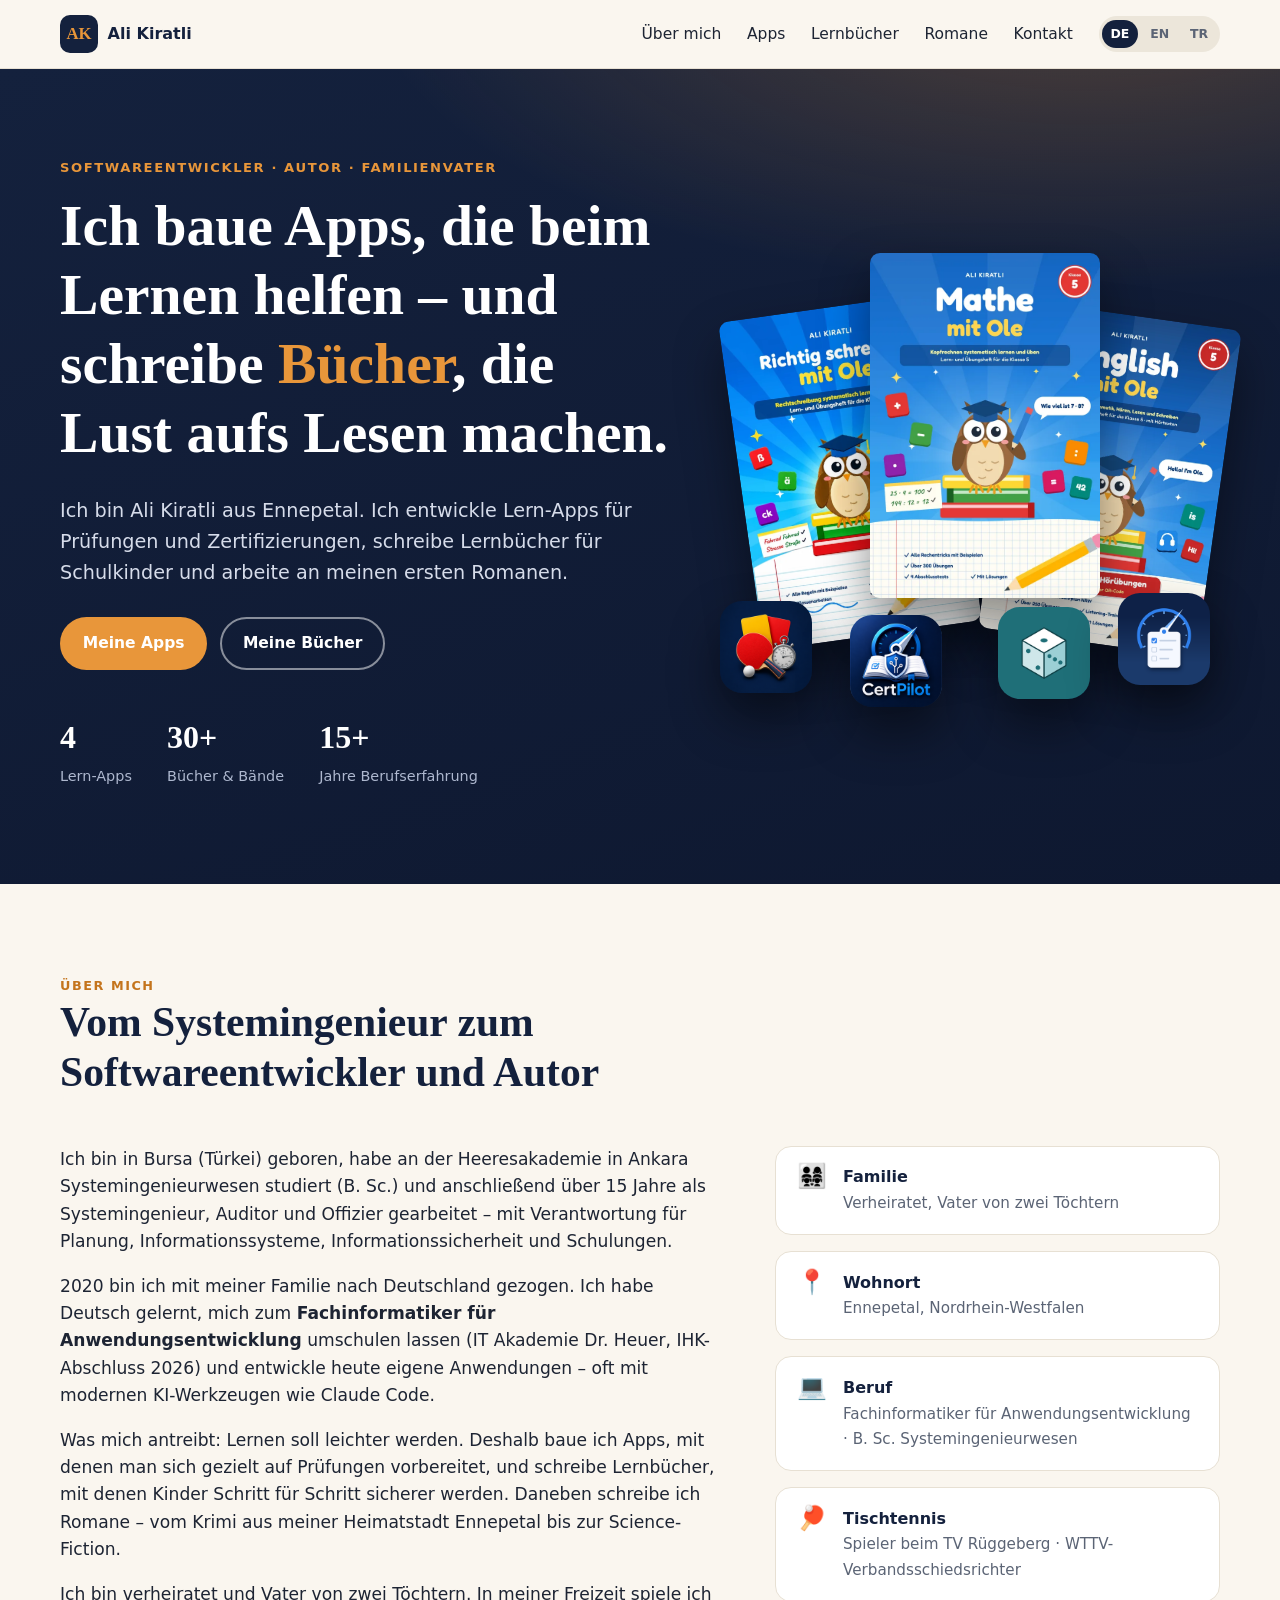
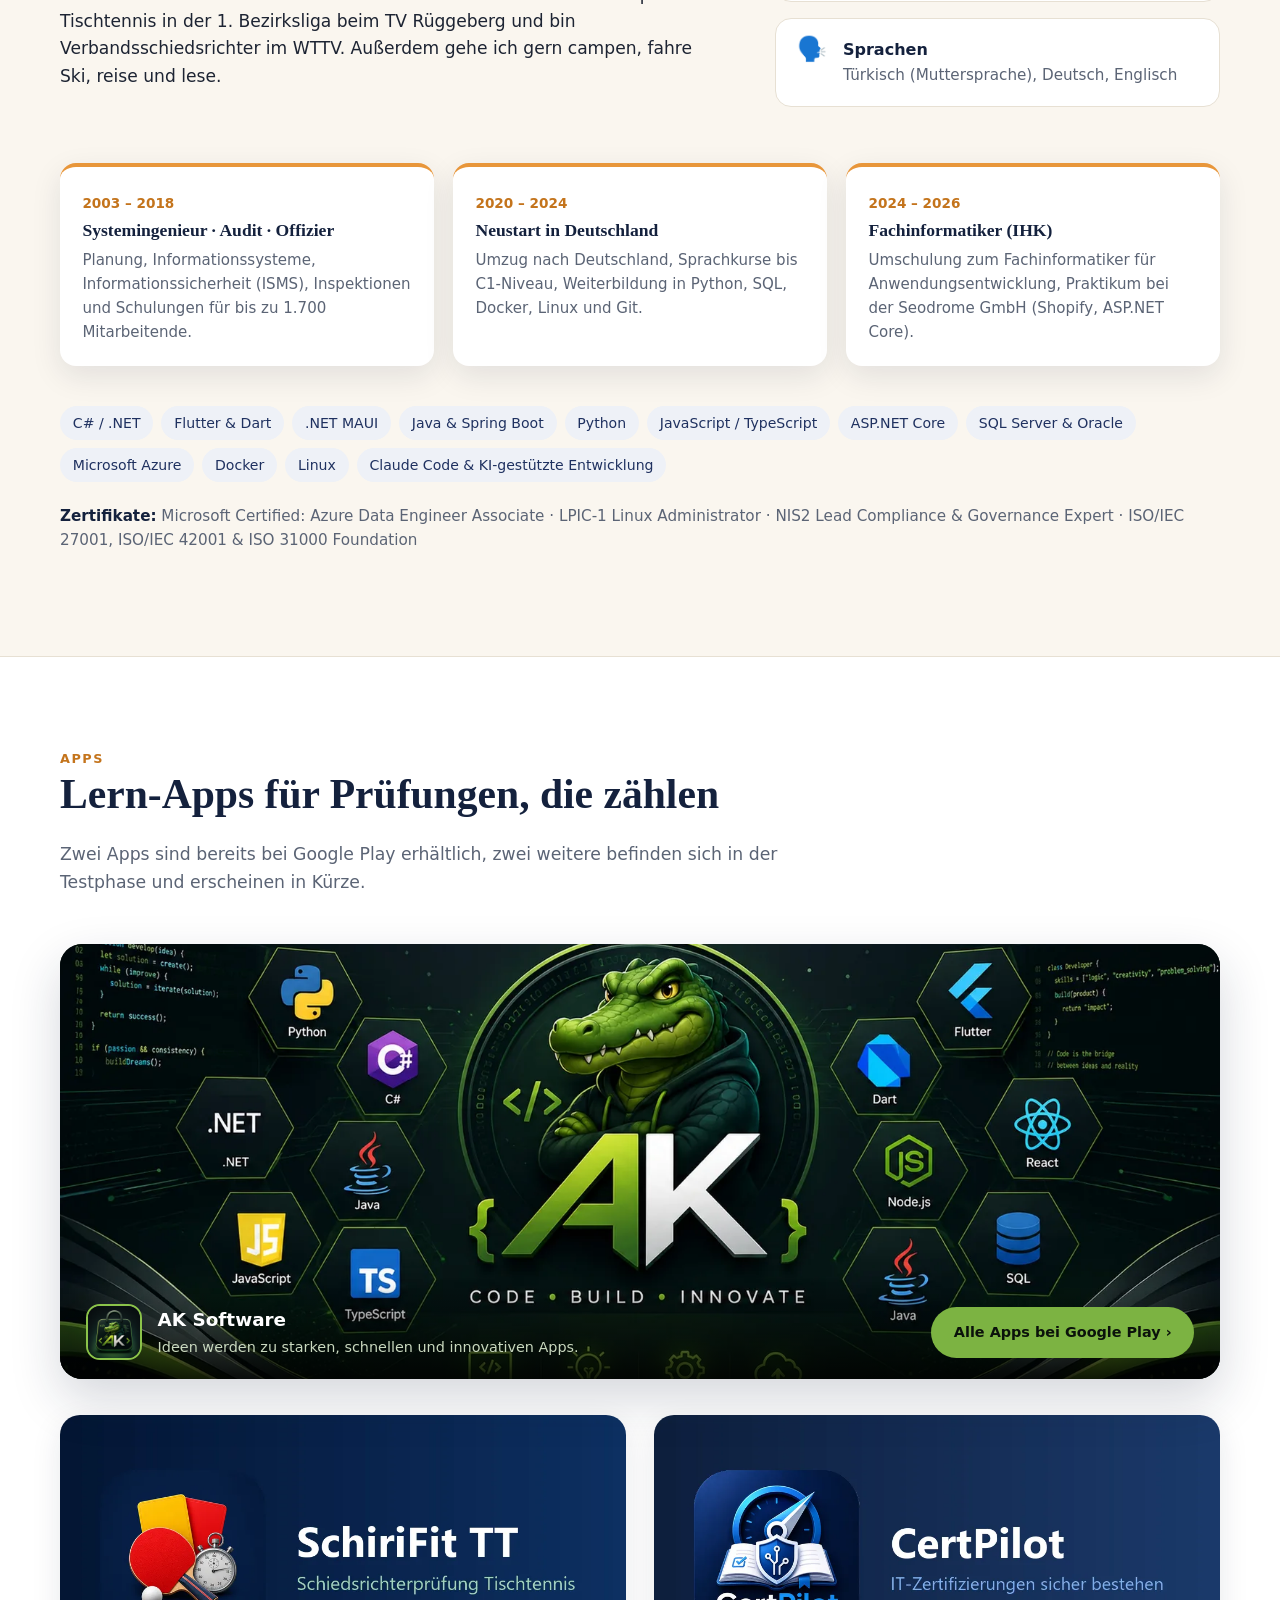
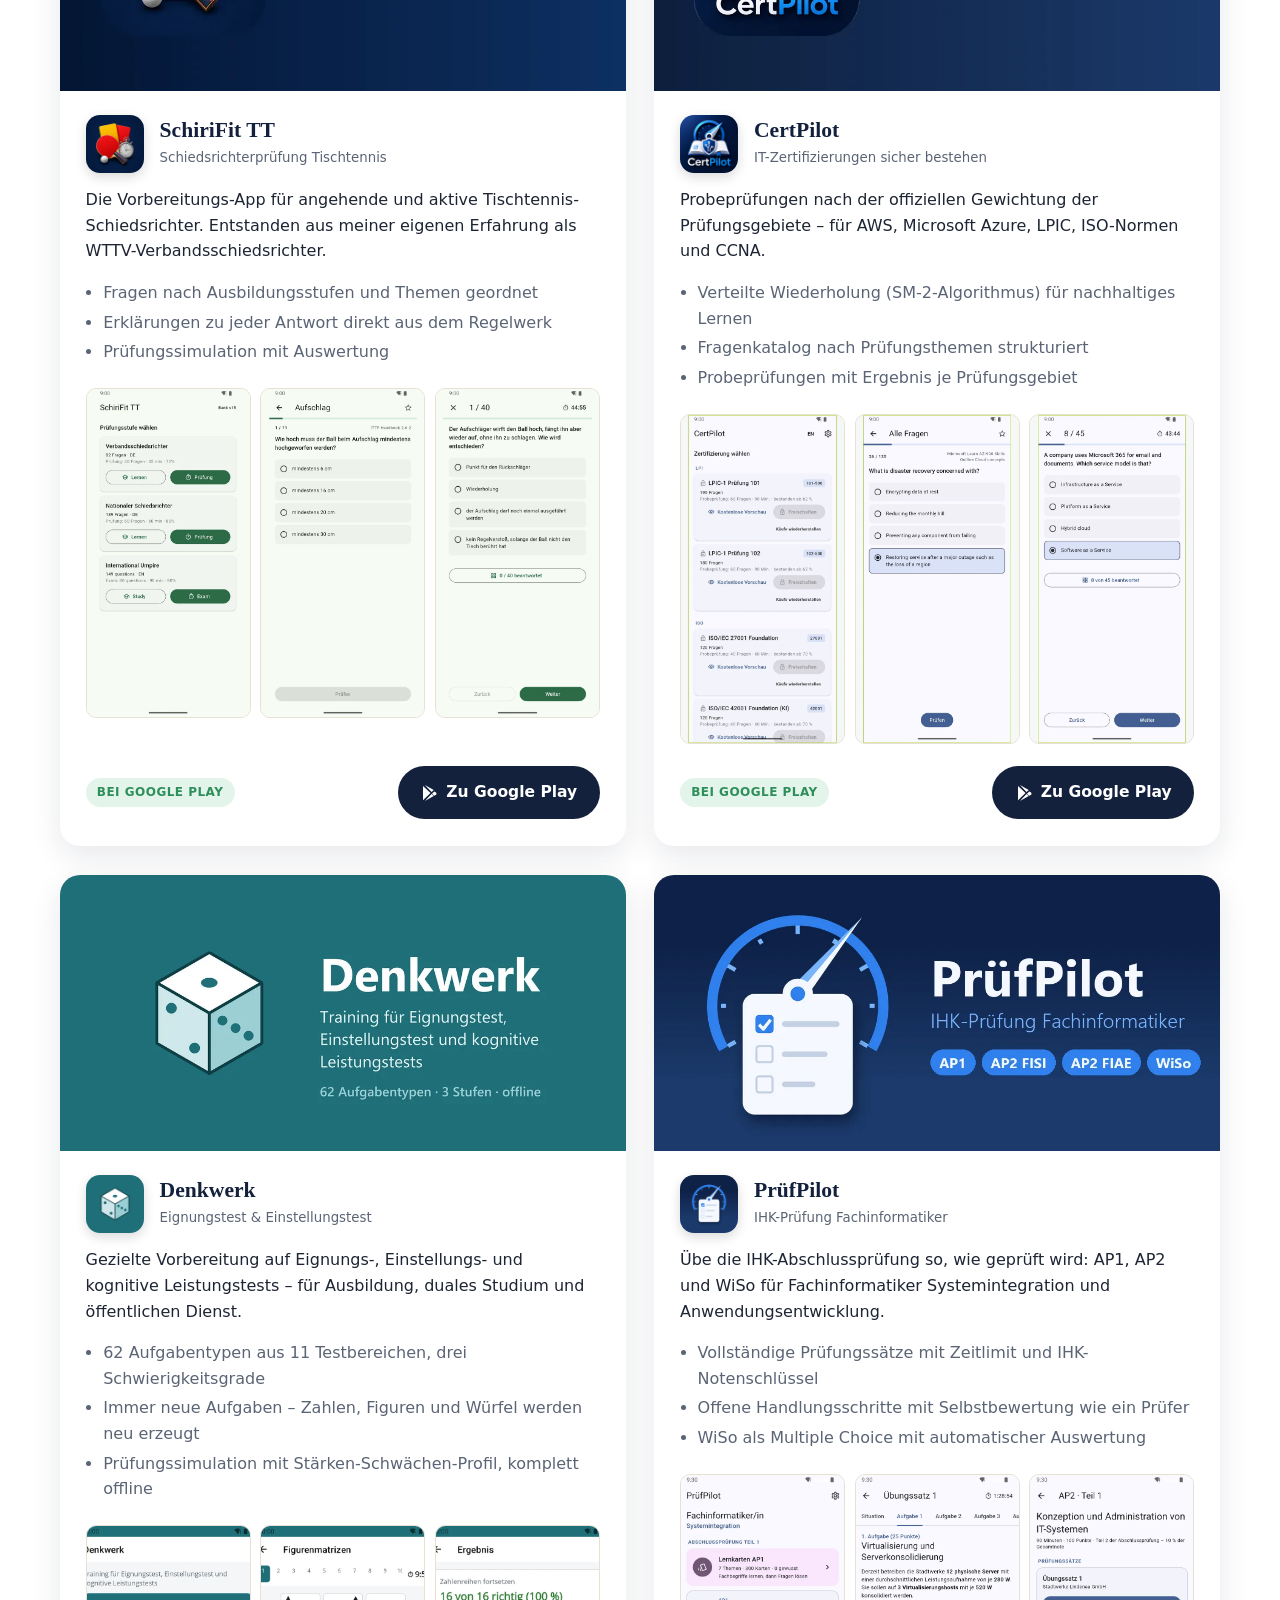
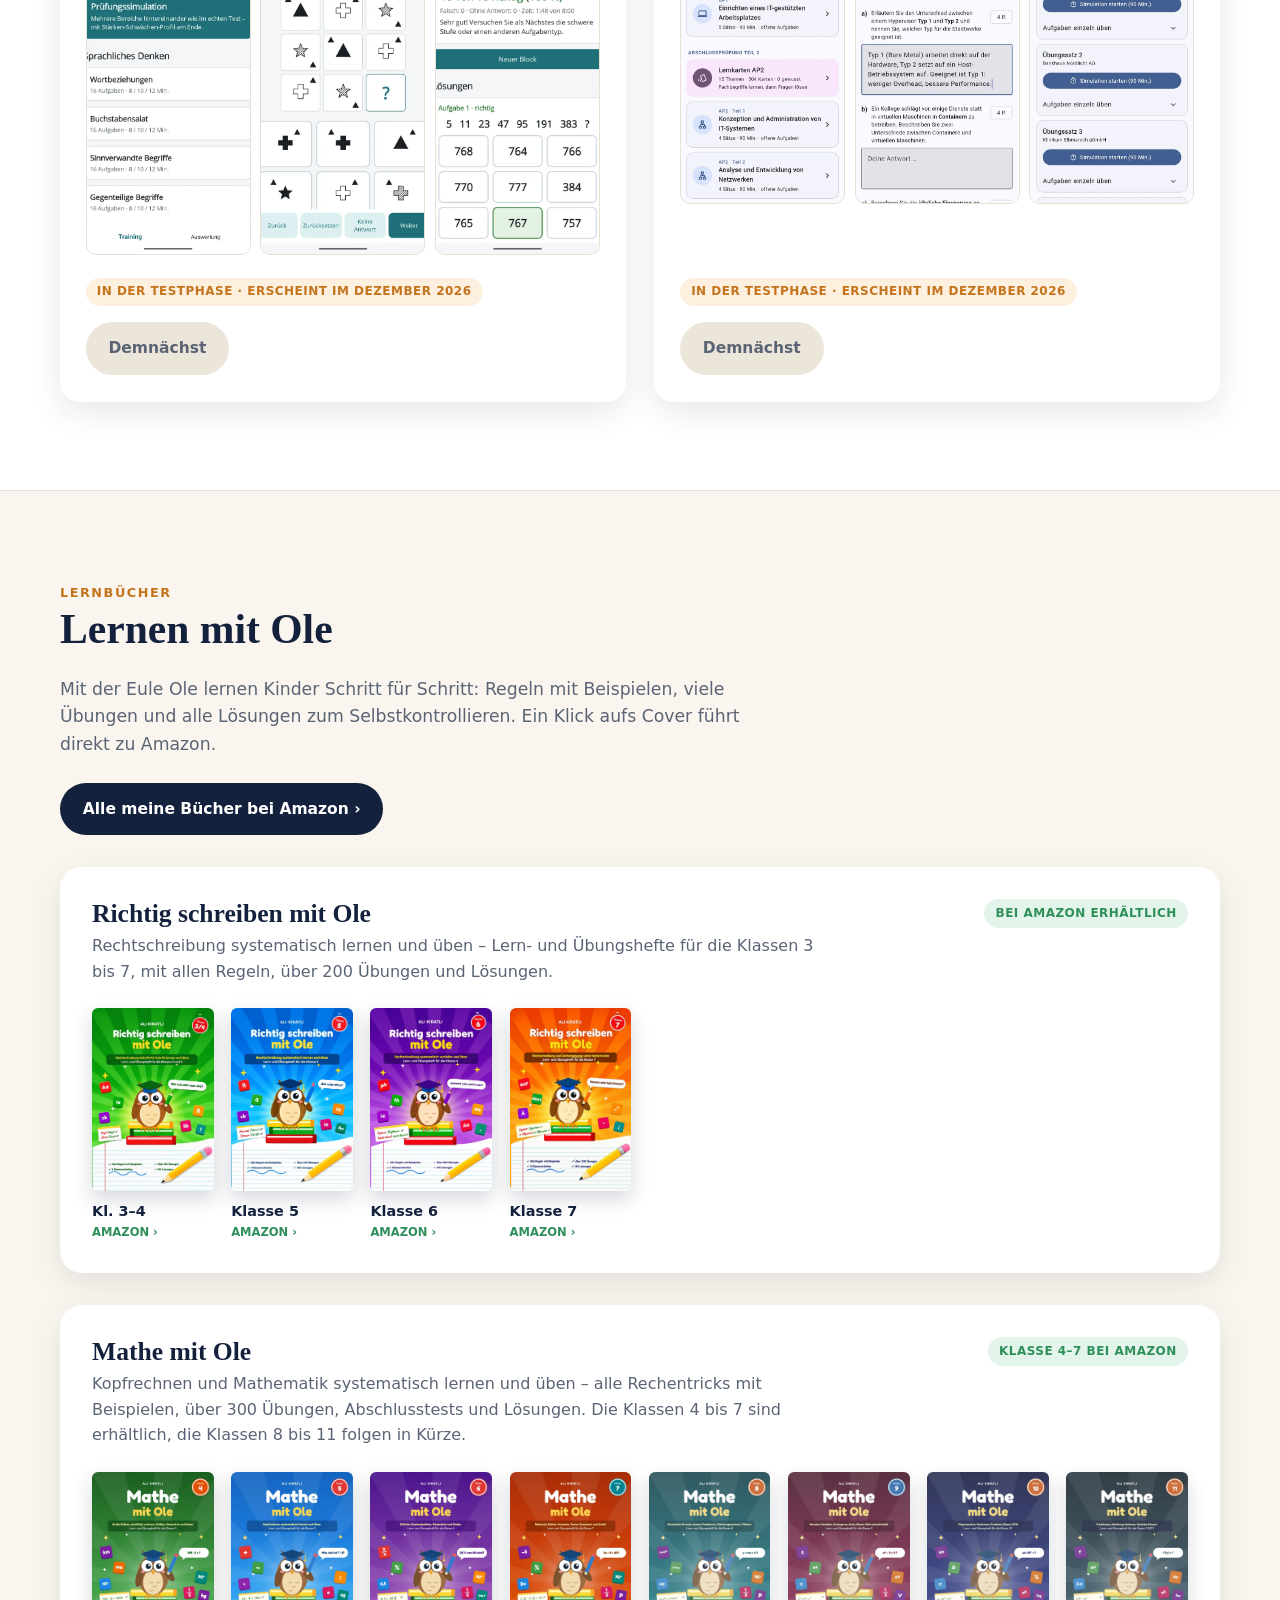
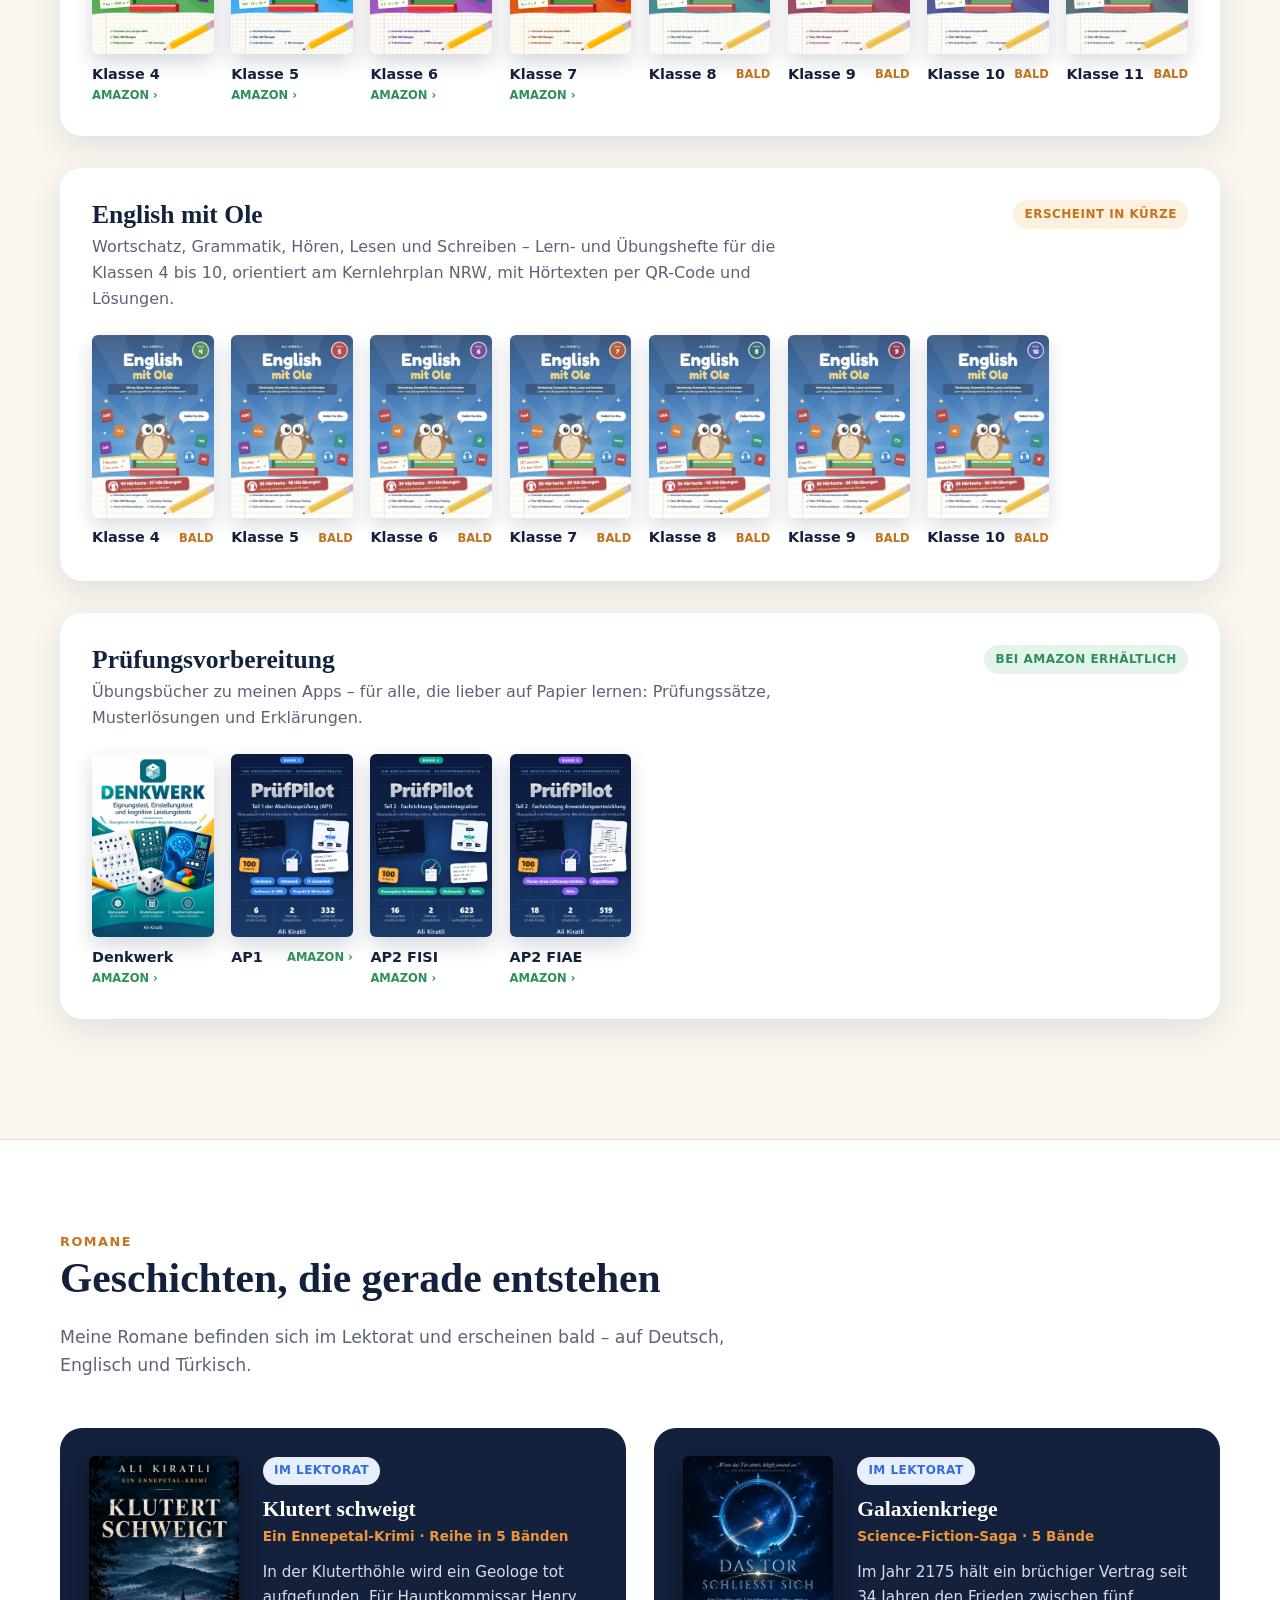
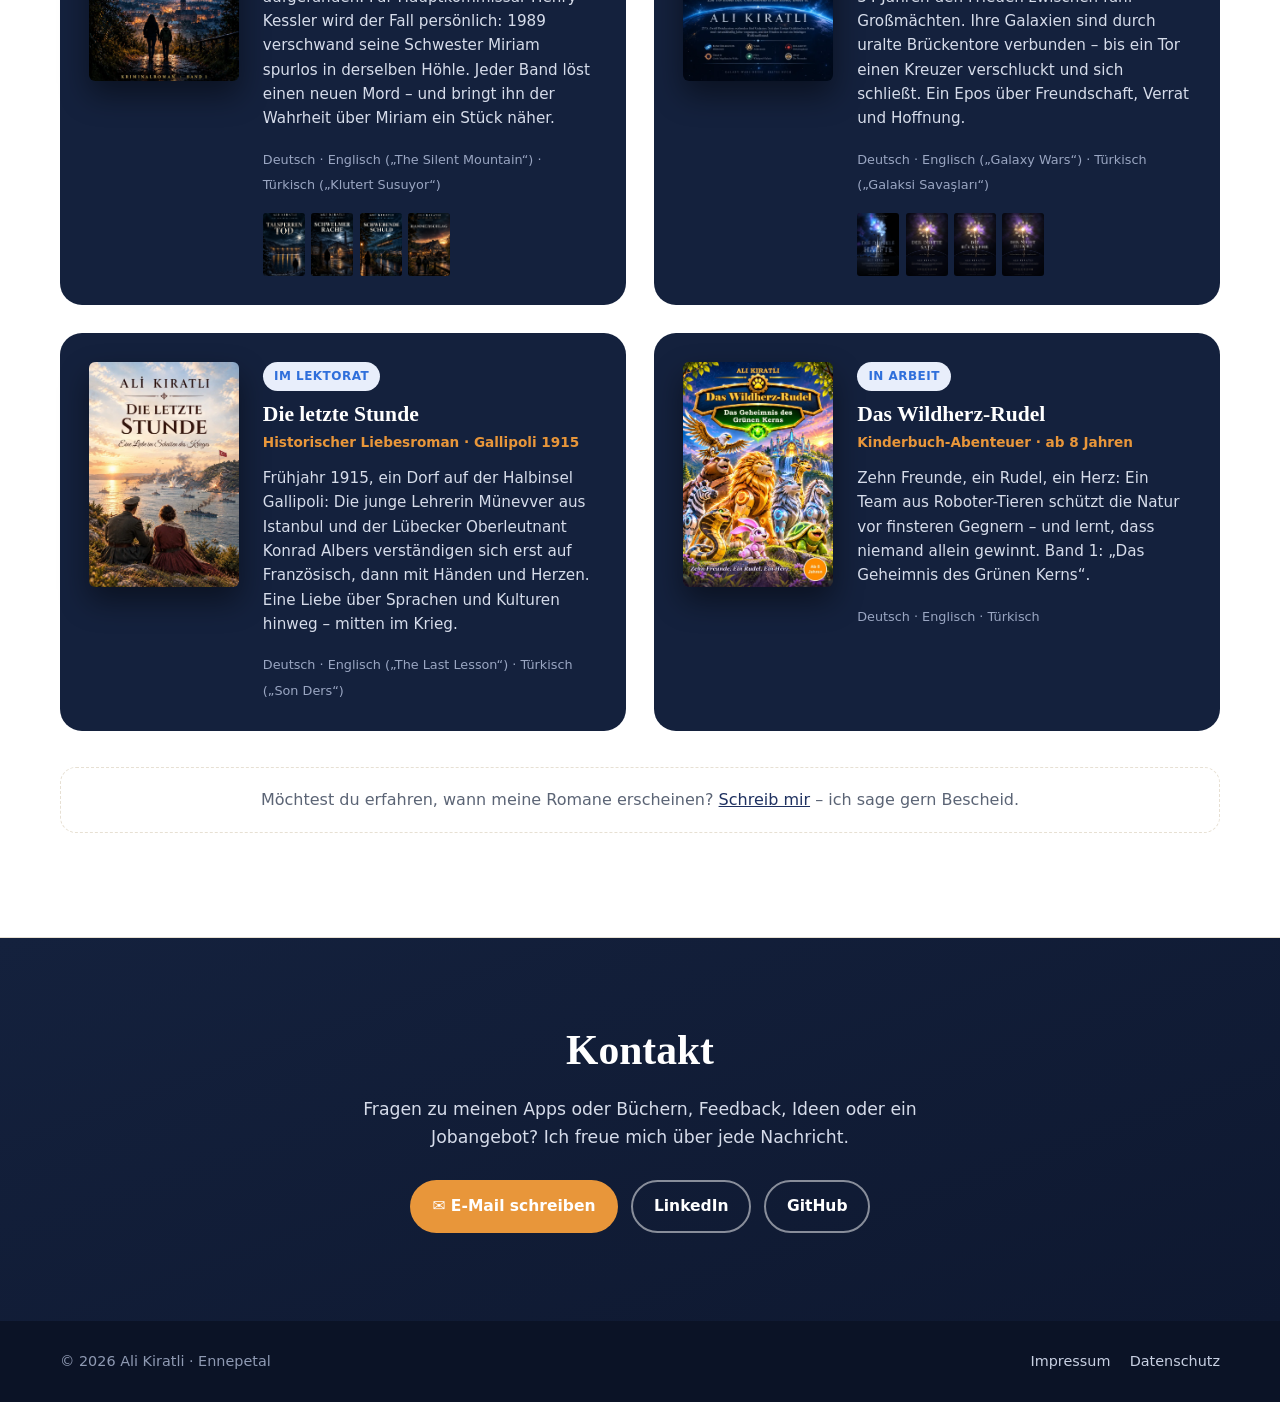
==== commit 893bac6e: "Absolute og:image-URL für Link-Vorschauen Co-Authored-By: Claude Opus 5.5 <noreply@anthropic.com> Cl" ====
--- a/index.html
+++ b/index.html
@@ -7,7 +7,7 @@
   <meta name="description" content="Ali Kiratli aus Ennepetal: Softwareentwickler und Autor. Lern-Apps wie SchiriFit TT und CertPilot, die Lernbuchreihen „Richtig schreiben mit Ole“, „Mathe mit Ole“ und „English mit Ole“ sowie Romane.">
   <meta property="og:title" content="Ali Kiratli – Softwareentwickler & Autor">
   <meta property="og:description" content="Lern-Apps, Lernbücher für Schulkinder und Romane – entwickelt und geschrieben in Ennepetal.">
-  <meta property="og:image" content="assets/img/books/mathe-5.webp">
+  <meta property="og:image" content="https://alikiratli.github.io/assets/img/books/mathe-5.webp">
   <link rel="icon" href="assets/img/favicon.svg" type="image/svg+xml">
   <link rel="alternate" hreflang="de" href="index.html">
   <link rel="alternate" hreflang="en" href="en/index.html">
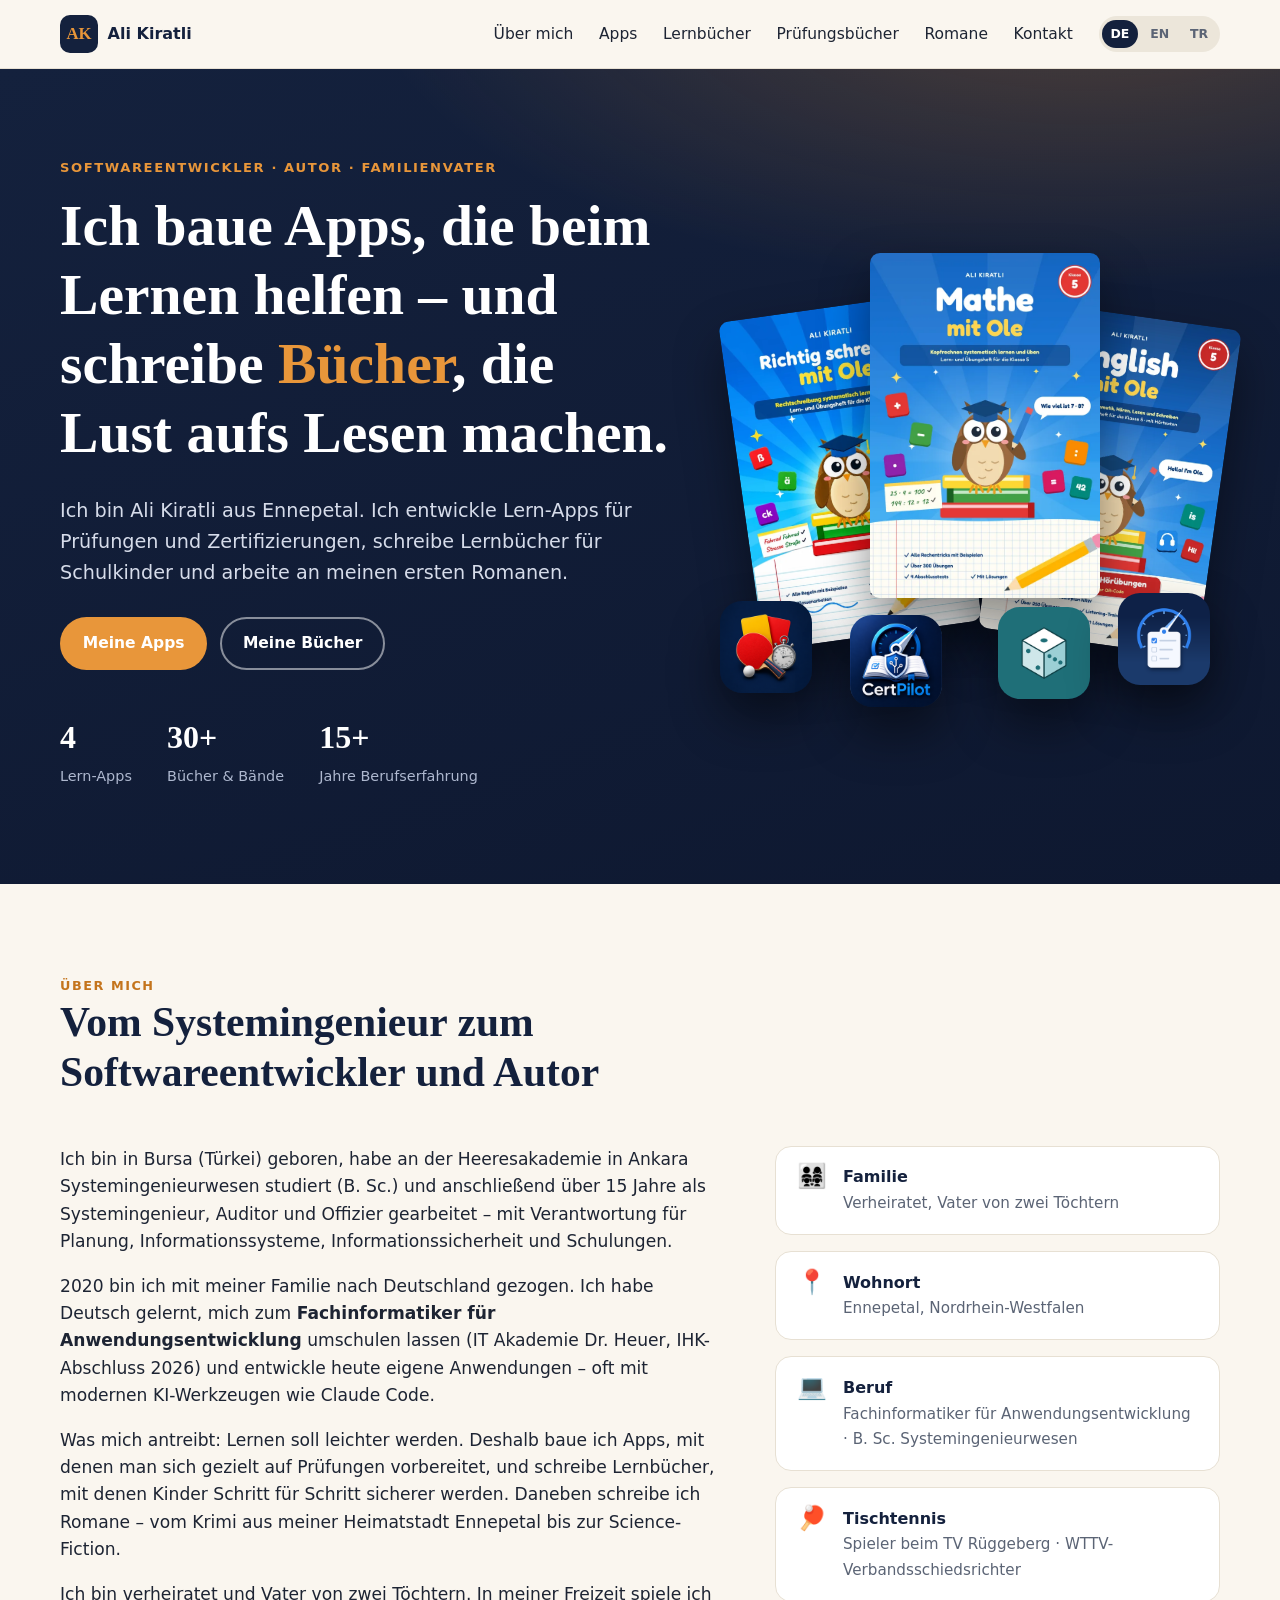
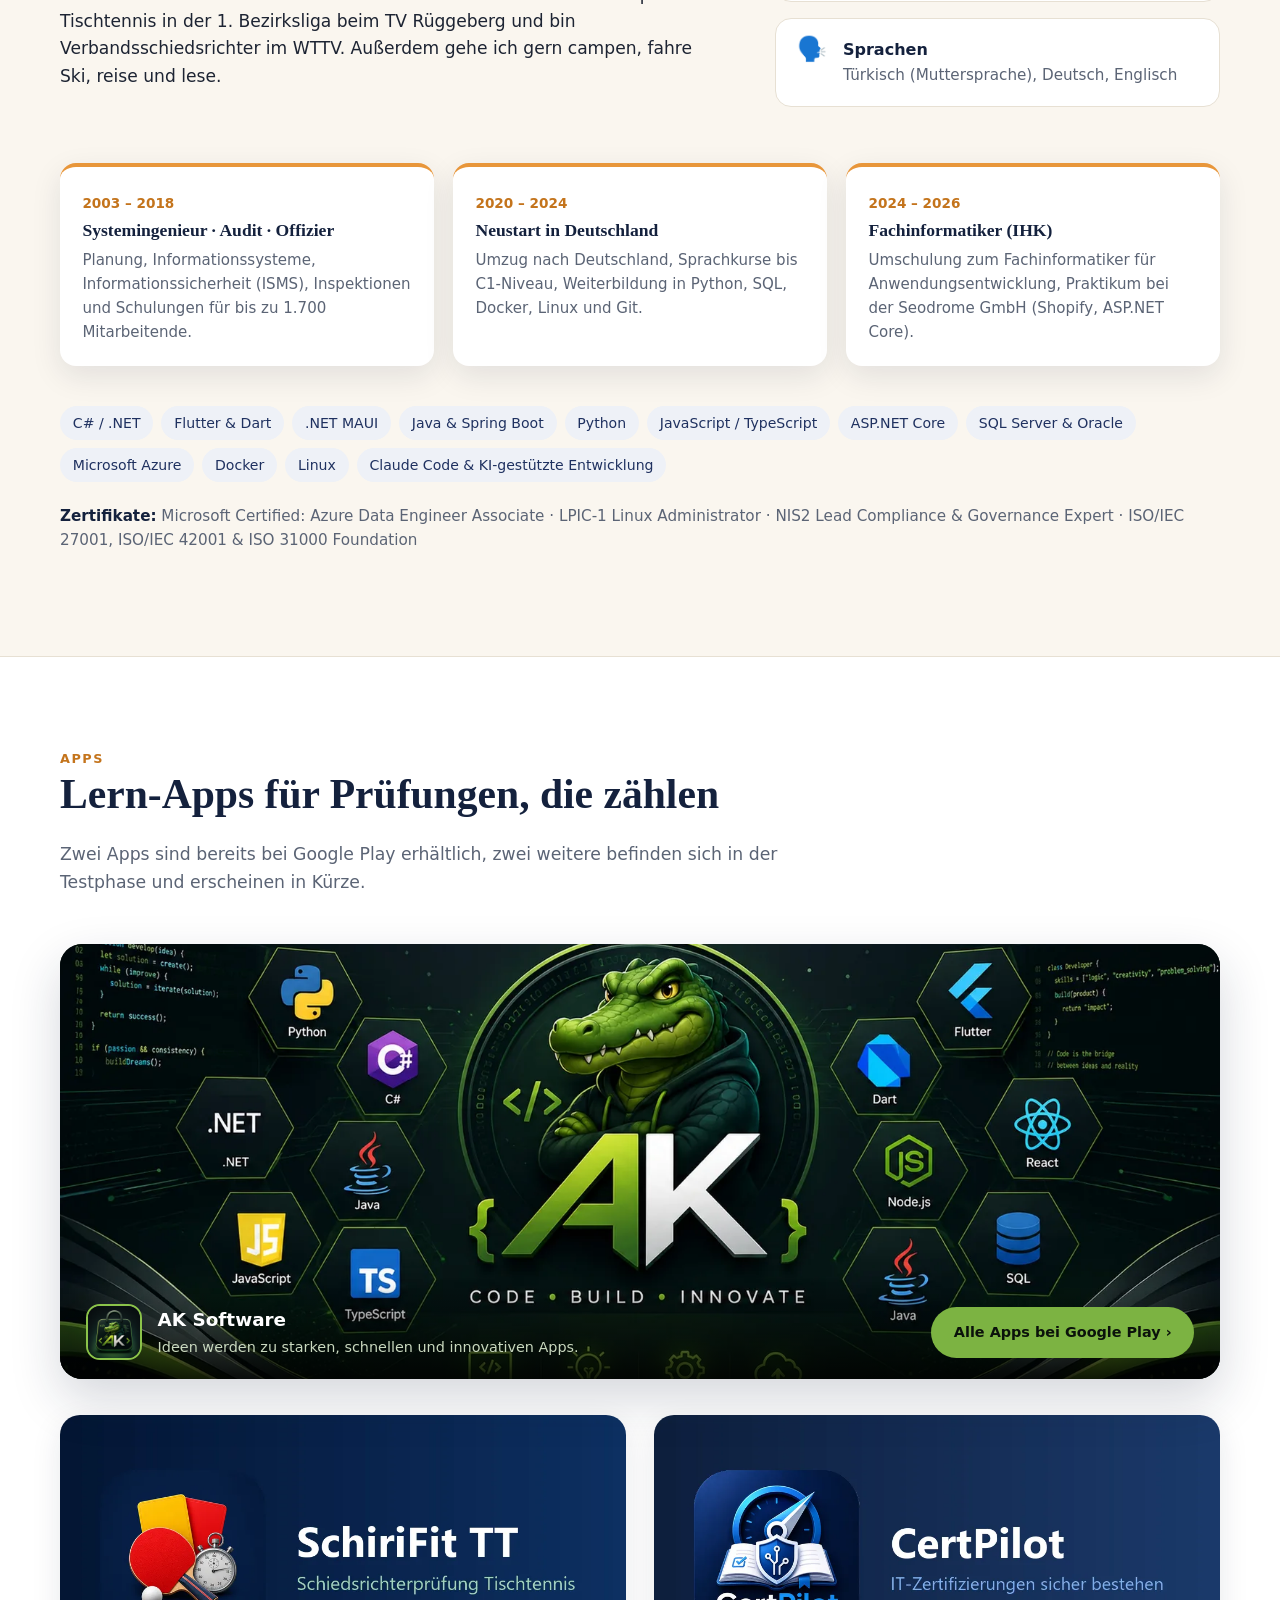
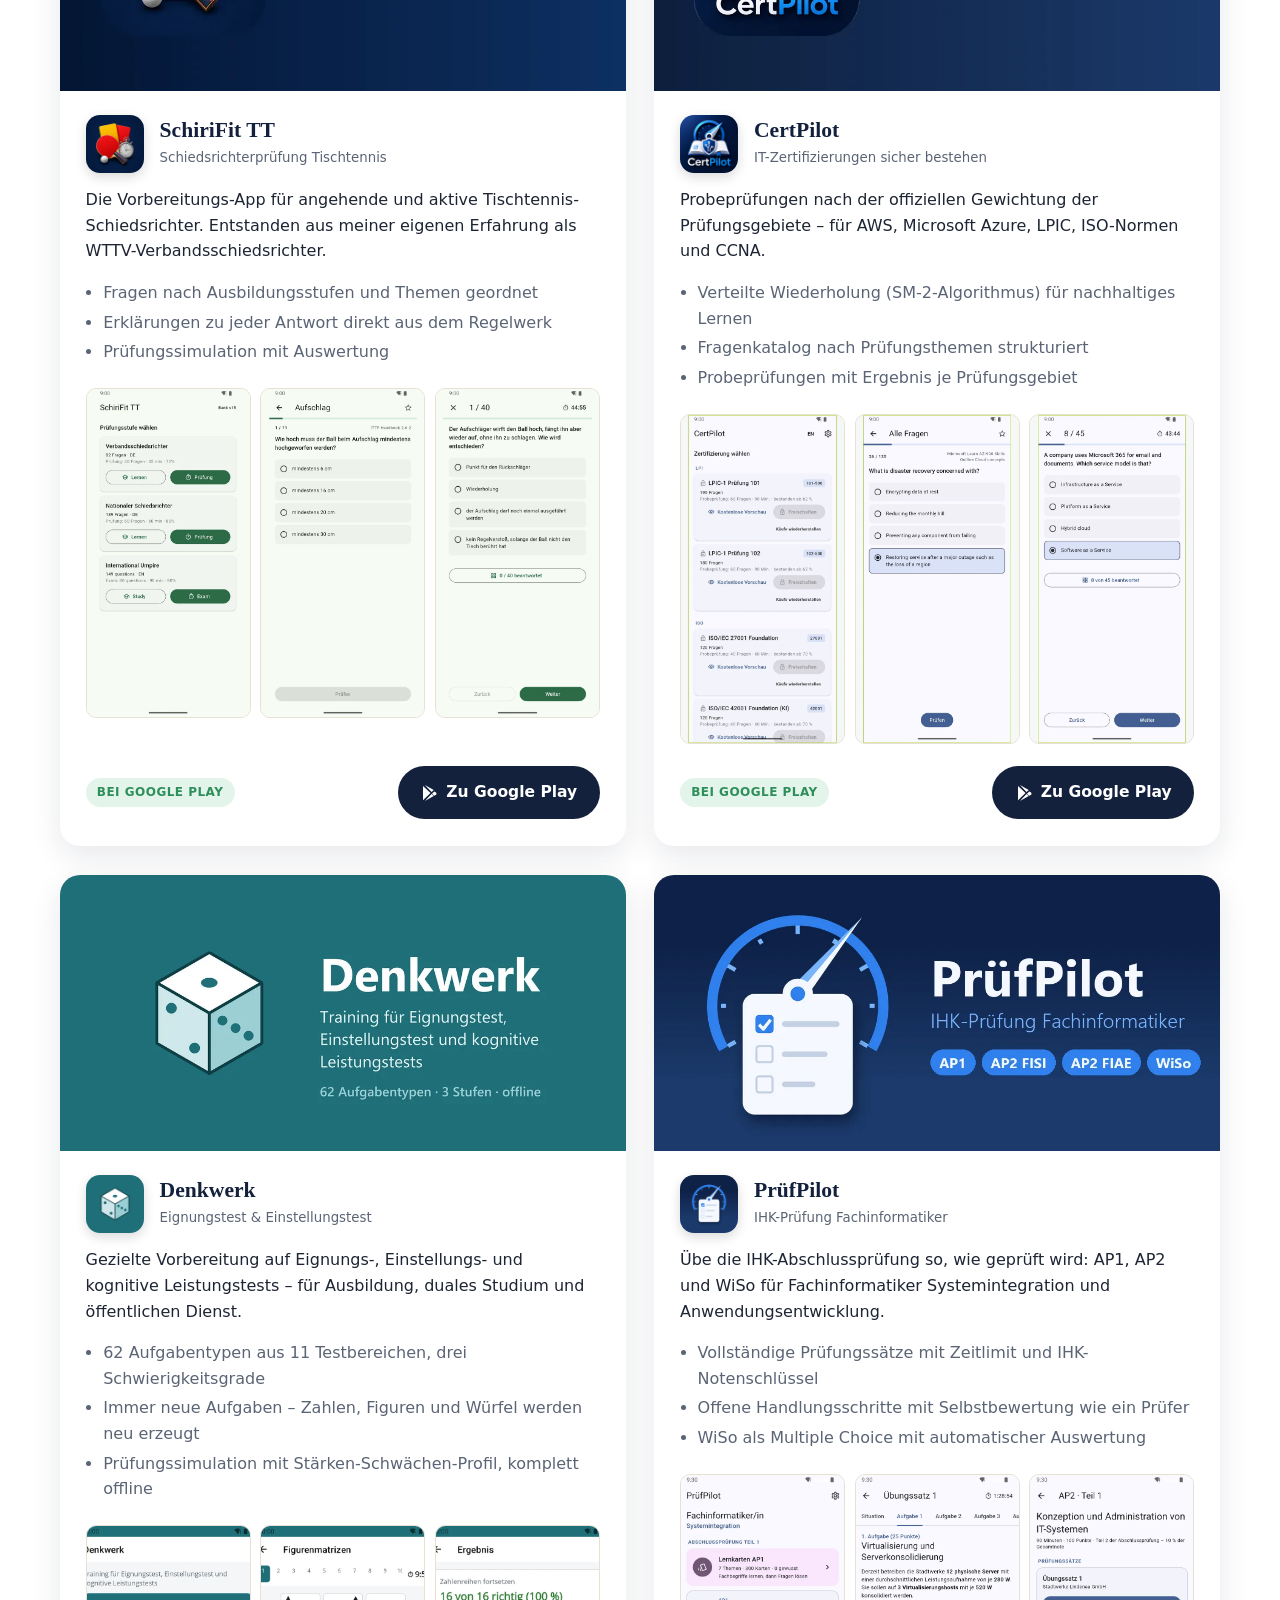
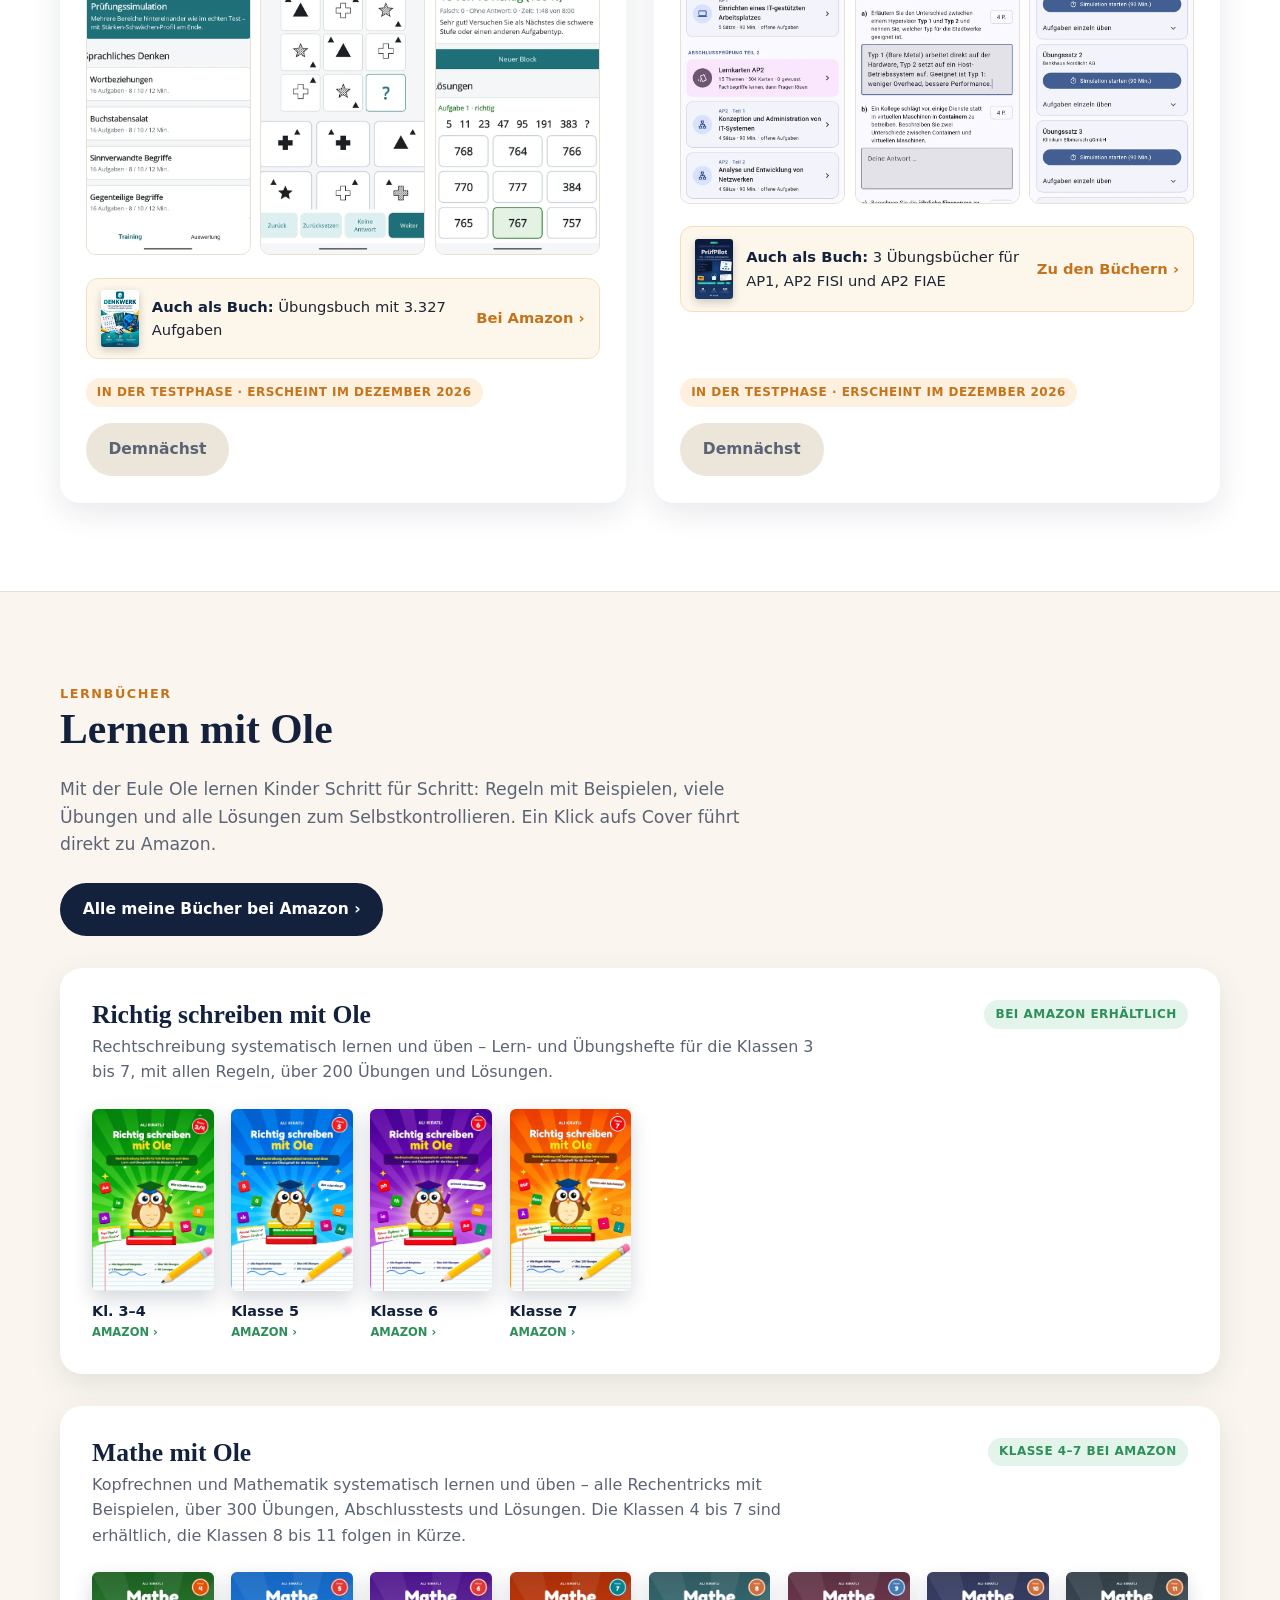
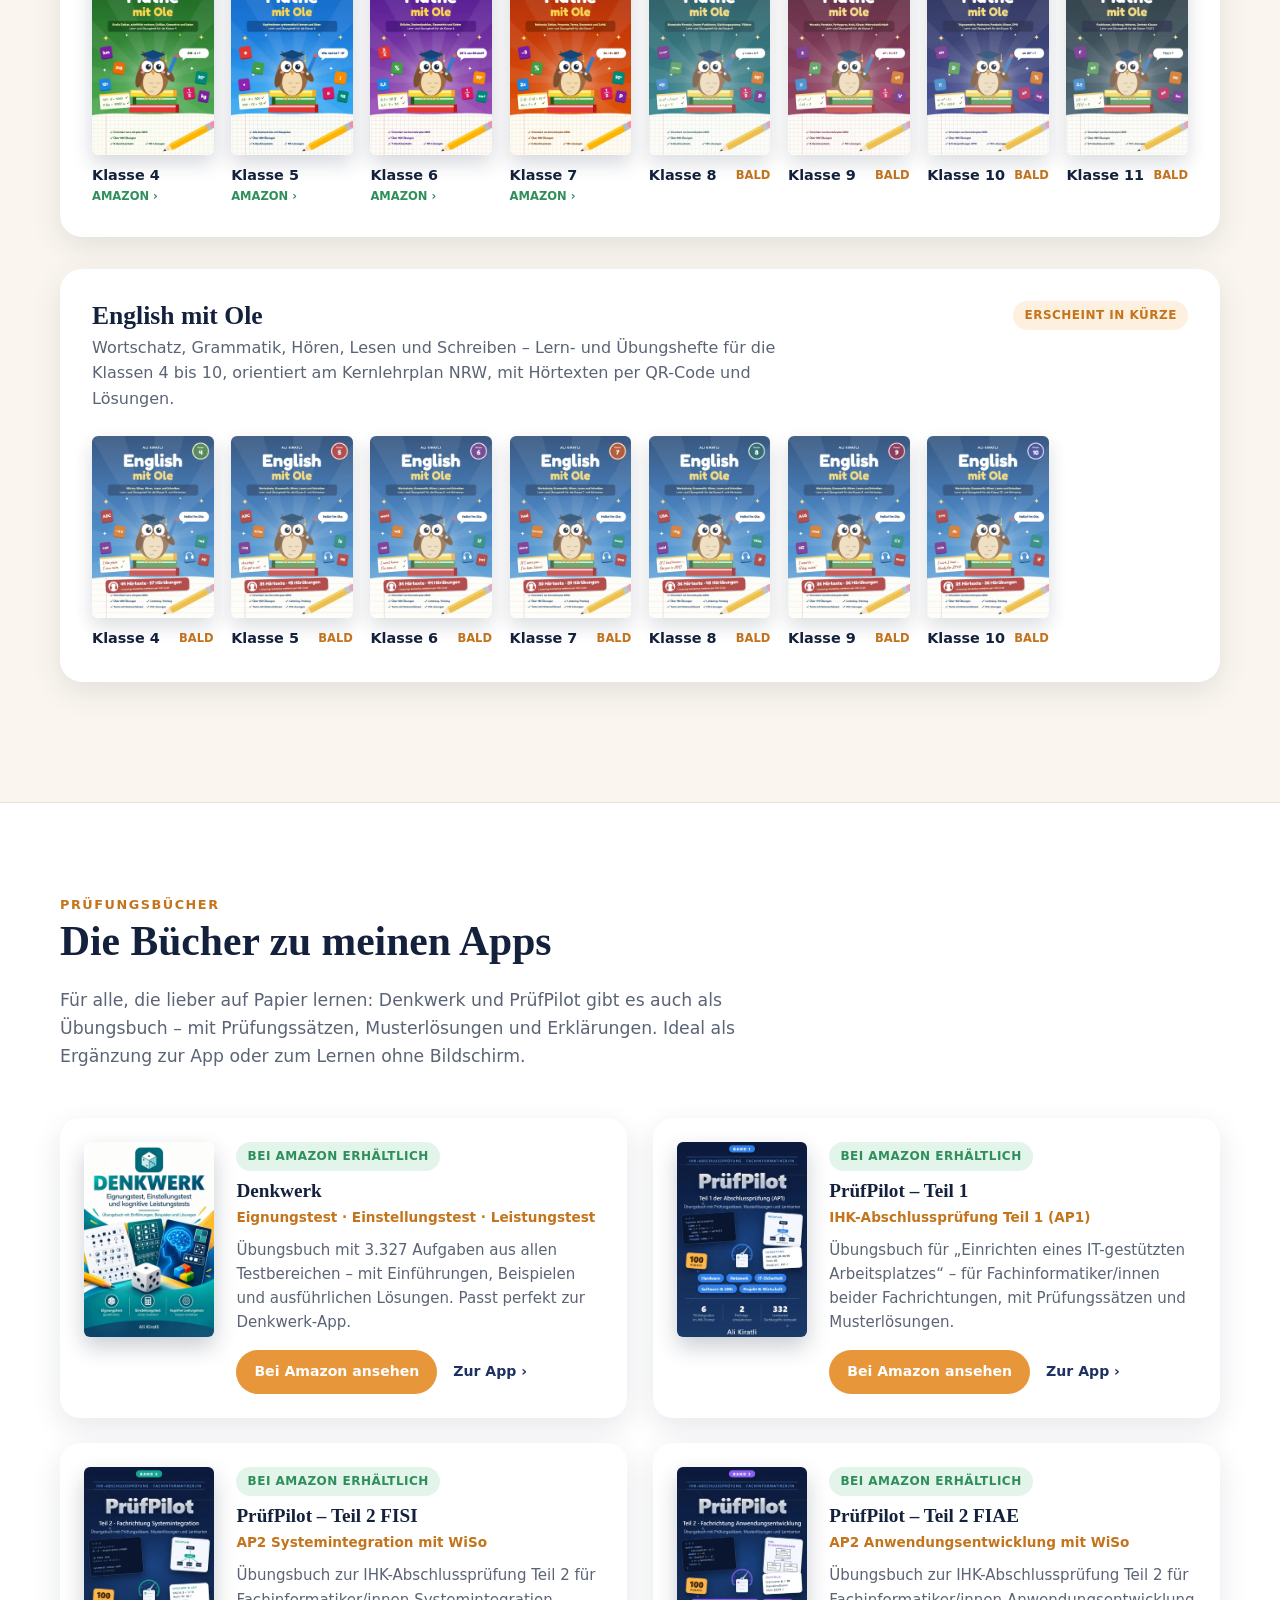
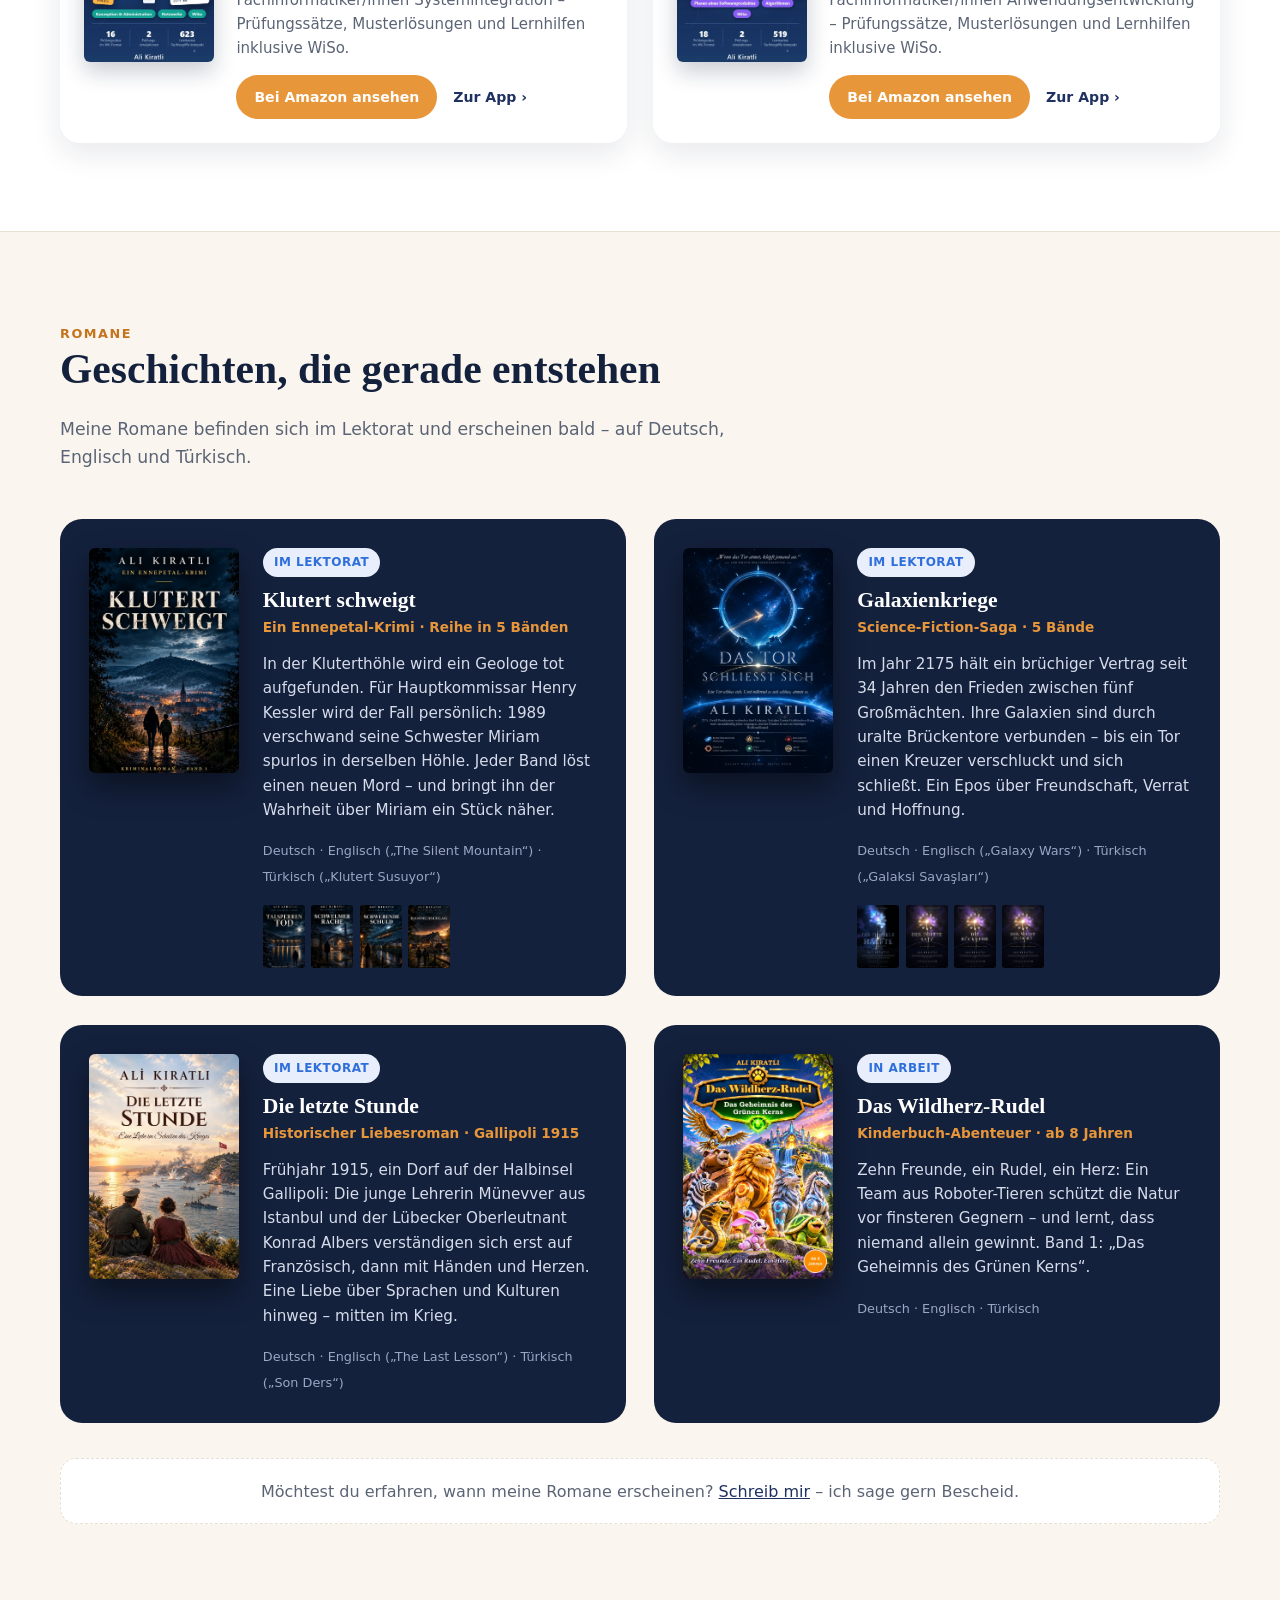
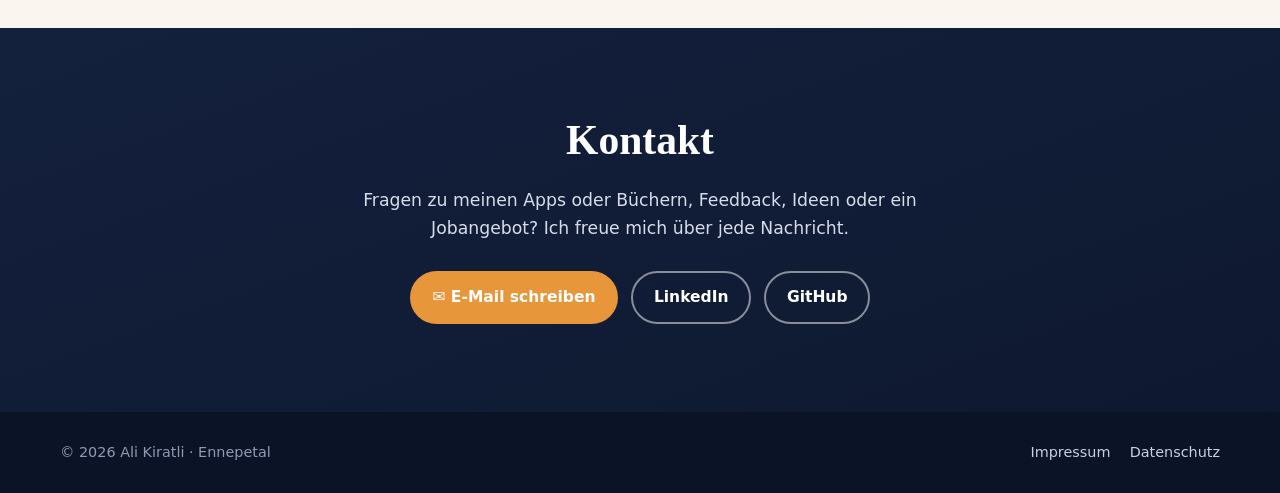
==== commit 2d5baf19: "Eigener Abschnitt für Prüfungsbücher, Verweise aus den App-Karten - Neuer Abschnitt mit Denkwerk- un" ====
--- a/index.html
+++ b/index.html
@@ -26,6 +26,7 @@
       <li><a href="#ueber-mich">Über mich</a></li>
       <li><a href="#apps">Apps</a></li>
       <li><a href="#lernbuecher">Lernbücher</a></li>
+      <li><a href="#pruefungsbuecher">Prüfungsbücher</a></li>
       <li><a href="#romane">Romane</a></li>
       <li><a href="#kontakt">Kontakt</a></li>
     </ul>
@@ -182,7 +183,7 @@
       </article>
 
       <!-- Denkwerk -->
-      <article class="app-card reveal">
+      <article class="app-card reveal" id="app-denkwerk">
         <img class="app-banner" src="assets/img/apps/denkwerk-banner.webp" alt="Denkwerk – Training für Eignungstests" loading="lazy">
         <div class="app-body">
           <div class="app-title">
@@ -200,6 +201,7 @@
             <img src="assets/img/apps/denkwerk-s2.webp" alt="Denkwerk: Aufgabe" loading="lazy">
             <img src="assets/img/apps/denkwerk-s3.webp" alt="Denkwerk: Ergebnis" loading="lazy">
           </div>
+          <a class="also-book" href="https://www.amazon.de/dp/B0HN4MF4NX" target="_blank" rel="noopener"><img src="assets/img/books/denkwerk-buch.webp" alt=""><span><strong>Auch als Buch:</strong> Übungsbuch mit 3.327 Aufgaben</span><span class="arrow">Bei Amazon ›</span></a>
           <div class="app-foot">
             <span class="badge badge-soon">In der Testphase · erscheint im Dezember 2026</span>
             <!-- Nach Veröffentlichung ersetzen durch:
@@ -210,7 +212,7 @@
       </article>
 
       <!-- PrüfPilot -->
-      <article class="app-card reveal">
+      <article class="app-card reveal" id="app-pruefpilot">
         <img class="app-banner" src="assets/img/apps/prufpilot-banner.webp" alt="PrüfPilot – IHK-Prüfung Fachinformatiker" loading="lazy">
         <div class="app-body">
           <div class="app-title">
@@ -228,6 +230,7 @@
             <img src="assets/img/apps/prufpilot-s2.webp" alt="PrüfPilot: Aufgabe" loading="lazy">
             <img src="assets/img/apps/prufpilot-s3.webp" alt="PrüfPilot: Prüfungssätze" loading="lazy">
           </div>
+          <a class="also-book" href="#pruefungsbuecher"><img src="assets/img/books/pp-fisi.webp" alt=""><span><strong>Auch als Buch:</strong> 3 Übungsbücher für AP1, AP2 FISI und AP2 FIAE</span><span class="arrow">Zu den Büchern ›</span></a>
           <div class="app-foot">
             <span class="badge badge-soon">In der Testphase · erscheint im Dezember 2026</span>
             <!-- Nach Veröffentlichung ersetzen durch:
@@ -308,27 +311,76 @@
         <div class="cover soon"><img src="assets/img/books/english-10.webp" alt="English mit Ole – Klasse 10" loading="lazy"><span class="cap">Klasse 10 <em>BALD</em></span></div>
       </div>
     </div>
-    <!-- Prüfungsvorbereitung (Bücher zu den Apps) -->
-    <div class="series reveal">
-      <div class="series-head">
-        <div>
-          <h3>Prüfungsvorbereitung</h3>
-          <p>Übungsbücher zu meinen Apps – für alle, die lieber auf Papier lernen: Prüfungssätze, Musterlösungen und Erklärungen.</p>
-        </div>
-        <span class="badge badge-live">Bei Amazon erhältlich</span>
-      </div>
-      <div class="covers">
-        <a class="cover" href="https://www.amazon.de/dp/B0HN4MF4NX" target="_blank" rel="noopener"><img src="assets/img/books/denkwerk-buch.webp" alt="Denkwerk – Eignungstest" loading="lazy"><span class="cap">Denkwerk <em>AMAZON ›</em></span></a>
-        <a class="cover" href="https://www.amazon.de/dp/B0HP3VSBBD" target="_blank" rel="noopener"><img src="assets/img/books/pp-ap1.webp" alt="PrüfPilot – AP1" loading="lazy"><span class="cap">AP1 <em>AMAZON ›</em></span></a>
-        <a class="cover" href="https://www.amazon.de/dp/B0HP3SCCVR" target="_blank" rel="noopener"><img src="assets/img/books/pp-fisi.webp" alt="PrüfPilot – AP2 FISI" loading="lazy"><span class="cap">AP2 FISI <em>AMAZON ›</em></span></a>
-        <a class="cover" href="https://www.amazon.de/dp/B0HPB2RX7Z" target="_blank" rel="noopener"><img src="assets/img/books/pp-fiae.webp" alt="PrüfPilot – AP2 FIAE" loading="lazy"><span class="cap">AP2 FIAE <em>AMAZON ›</em></span></a>
-      </div>
+  </div>
+</section>
+
+<!-- ================= PRÜFUNGSBÜCHER ================= -->
+<section id="pruefungsbuecher" class="alt">
+  <div class="container">
+    <div class="section-head reveal">
+      <span class="kicker">Prüfungsbücher</span>
+      <h2>Die Bücher zu meinen Apps</h2>
+      <p>Für alle, die lieber auf Papier lernen: Denkwerk und PrüfPilot gibt es auch als Übungsbuch – mit Prüfungssätzen, Musterlösungen und Erklärungen. Ideal als Ergänzung zur App oder zum Lernen ohne Bildschirm.</p>
+    </div>
+    <div class="exam-grid">
+      <article class="exam-book reveal">
+        <a href="https://www.amazon.de/dp/B0HN4MF4NX" target="_blank" rel="noopener"><img src="assets/img/books/denkwerk-buch.webp" alt="Denkwerk – Cover" loading="lazy"></a>
+        <div>
+          <span class="badge badge-live">Bei Amazon erhältlich</span>
+          <h3>Denkwerk</h3>
+          <span class="sub">Eignungstest · Einstellungstest · Leistungstest</span>
+          <p>Übungsbuch mit 3.327 Aufgaben aus allen Testbereichen – mit Einführungen, Beispielen und ausführlichen Lösungen. Passt perfekt zur Denkwerk-App.</p>
+          <div class="actions">
+            <a class="btn btn-primary" href="https://www.amazon.de/dp/B0HN4MF4NX" target="_blank" rel="noopener">Bei Amazon ansehen</a>
+            <a class="link-app" href="#app-denkwerk">Zur App ›</a>
+          </div>
+        </div>
+      </article>
+      <article class="exam-book reveal">
+        <a href="https://www.amazon.de/dp/B0HP3VSBBD" target="_blank" rel="noopener"><img src="assets/img/books/pp-ap1.webp" alt="PrüfPilot – Teil 1 – Cover" loading="lazy"></a>
+        <div>
+          <span class="badge badge-live">Bei Amazon erhältlich</span>
+          <h3>PrüfPilot – Teil 1</h3>
+          <span class="sub">IHK-Abschlussprüfung Teil 1 (AP1)</span>
+          <p>Übungsbuch für „Einrichten eines IT-gestützten Arbeitsplatzes“ – für Fachinformatiker/innen beider Fachrichtungen, mit Prüfungssätzen und Musterlösungen.</p>
+          <div class="actions">
+            <a class="btn btn-primary" href="https://www.amazon.de/dp/B0HP3VSBBD" target="_blank" rel="noopener">Bei Amazon ansehen</a>
+            <a class="link-app" href="#app-pruefpilot">Zur App ›</a>
+          </div>
+        </div>
+      </article>
+      <article class="exam-book reveal">
+        <a href="https://www.amazon.de/dp/B0HP3SCCVR" target="_blank" rel="noopener"><img src="assets/img/books/pp-fisi.webp" alt="PrüfPilot – Teil 2 FISI – Cover" loading="lazy"></a>
+        <div>
+          <span class="badge badge-live">Bei Amazon erhältlich</span>
+          <h3>PrüfPilot – Teil 2 FISI</h3>
+          <span class="sub">AP2 Systemintegration mit WiSo</span>
+          <p>Übungsbuch zur IHK-Abschlussprüfung Teil 2 für Fachinformatiker/innen Systemintegration – Prüfungssätze, Musterlösungen und Lernhilfen inklusive WiSo.</p>
+          <div class="actions">
+            <a class="btn btn-primary" href="https://www.amazon.de/dp/B0HP3SCCVR" target="_blank" rel="noopener">Bei Amazon ansehen</a>
+            <a class="link-app" href="#app-pruefpilot">Zur App ›</a>
+          </div>
+        </div>
+      </article>
+      <article class="exam-book reveal">
+        <a href="https://www.amazon.de/dp/B0HPB2RX7Z" target="_blank" rel="noopener"><img src="assets/img/books/pp-fiae.webp" alt="PrüfPilot – Teil 2 FIAE – Cover" loading="lazy"></a>
+        <div>
+          <span class="badge badge-live">Bei Amazon erhältlich</span>
+          <h3>PrüfPilot – Teil 2 FIAE</h3>
+          <span class="sub">AP2 Anwendungsentwicklung mit WiSo</span>
+          <p>Übungsbuch zur IHK-Abschlussprüfung Teil 2 für Fachinformatiker/innen Anwendungsentwicklung – Prüfungssätze, Musterlösungen und Lernhilfen inklusive WiSo.</p>
+          <div class="actions">
+            <a class="btn btn-primary" href="https://www.amazon.de/dp/B0HPB2RX7Z" target="_blank" rel="noopener">Bei Amazon ansehen</a>
+            <a class="link-app" href="#app-pruefpilot">Zur App ›</a>
+          </div>
+        </div>
+      </article>
     </div>
   </div>
 </section>
 
 <!-- ================= ROMANE ================= -->
-<section id="romane" class="alt">
+<section id="romane">
   <div class="container">
     <div class="section-head reveal">
       <span class="kicker">Romane</span>
--- a/assets/css/style.css
+++ b/assets/css/style.css
@@ -303,3 +303,46 @@
   .dev-banner .btn { margin-left: 0; }
   .nav-right { gap: .8rem; }
 }
+
+/* ---------- Prüfungsbücher ---------- */
+.exam-grid { display: grid; grid-template-columns: repeat(2, 1fr); gap: 1.6rem; }
+.exam-book {
+  background: var(--paper); border-radius: 20px; box-shadow: var(--shadow); padding: 1.5rem;
+  display: grid; grid-template-columns: 130px 1fr; gap: 1.4rem; align-items: start; transition: .25s;
+}
+.exam-book:hover { transform: translateY(-4px); box-shadow: var(--shadow-lg); }
+.exam-book > a img { border-radius: 6px; box-shadow: 0 10px 22px rgba(20,33,61,.22); aspect-ratio: 2 / 3; object-fit: cover; width: 100%; }
+.exam-book h3 { font-size: 1.2rem; margin: .5rem 0 .3rem; }
+.exam-book .sub { color: var(--amber-d); font-size: .85rem; font-weight: 600; display: block; margin-bottom: .6rem; }
+.exam-book p { color: var(--muted); font-size: .94rem; }
+.exam-book .actions { display: flex; flex-wrap: wrap; gap: .5rem 1rem; align-items: center; }
+.exam-book .actions .btn { padding: .55rem 1rem; font-size: .88rem; }
+.link-app { font-size: .88rem; font-weight: 600; color: var(--navy-2); text-decoration: none; }
+.link-app:hover { color: var(--amber-d); }
+
+/* Hinweis „Auch als Buch“ in App-Karten */
+.also-book {
+  display: flex; align-items: center; gap: .8rem; margin: 0 0 1.2rem; padding: .7rem .9rem;
+  background: #fdf6ea; border: 1px solid #f3dfbf; border-radius: 12px; text-decoration: none; color: var(--ink);
+  font-size: .92rem; transition: .2s;
+}
+.also-book:hover { background: #fbecd3; }
+.also-book img { width: 38px; border-radius: 3px; box-shadow: 0 3px 8px rgba(0,0,0,.2); }
+.also-book strong { color: var(--navy); }
+.also-book .arrow { margin-left: auto; color: var(--amber-d); font-weight: 700; white-space: nowrap; }
+@media (max-width: 960px) { .exam-grid { grid-template-columns: 1fr; } }
+@media (max-width: 480px) { .exam-book { grid-template-columns: 96px 1fr; padding: 1.1rem; gap: 1rem; } }
+
+/* Menü: ab 1080px Breite auf Hamburger umschalten (6 Menüpunkte + Sprachwahl) */
+.nav ul a { white-space: nowrap; }
+@media (max-width: 1080px) {
+  .nav-toggle { display: block; }
+  .nav ul {
+    position: absolute; top: 68px; left: 0; right: 0; background: var(--cream);
+    flex-direction: column; gap: 0; border-bottom: 1px solid var(--line); display: none;
+    box-shadow: 0 12px 24px rgba(20,33,61,.08);
+  }
+  .nav ul.open { display: flex; }
+  .nav ul a { display: block; padding: .9rem 4vw; }
+  .nav-right { gap: .8rem; }
+}
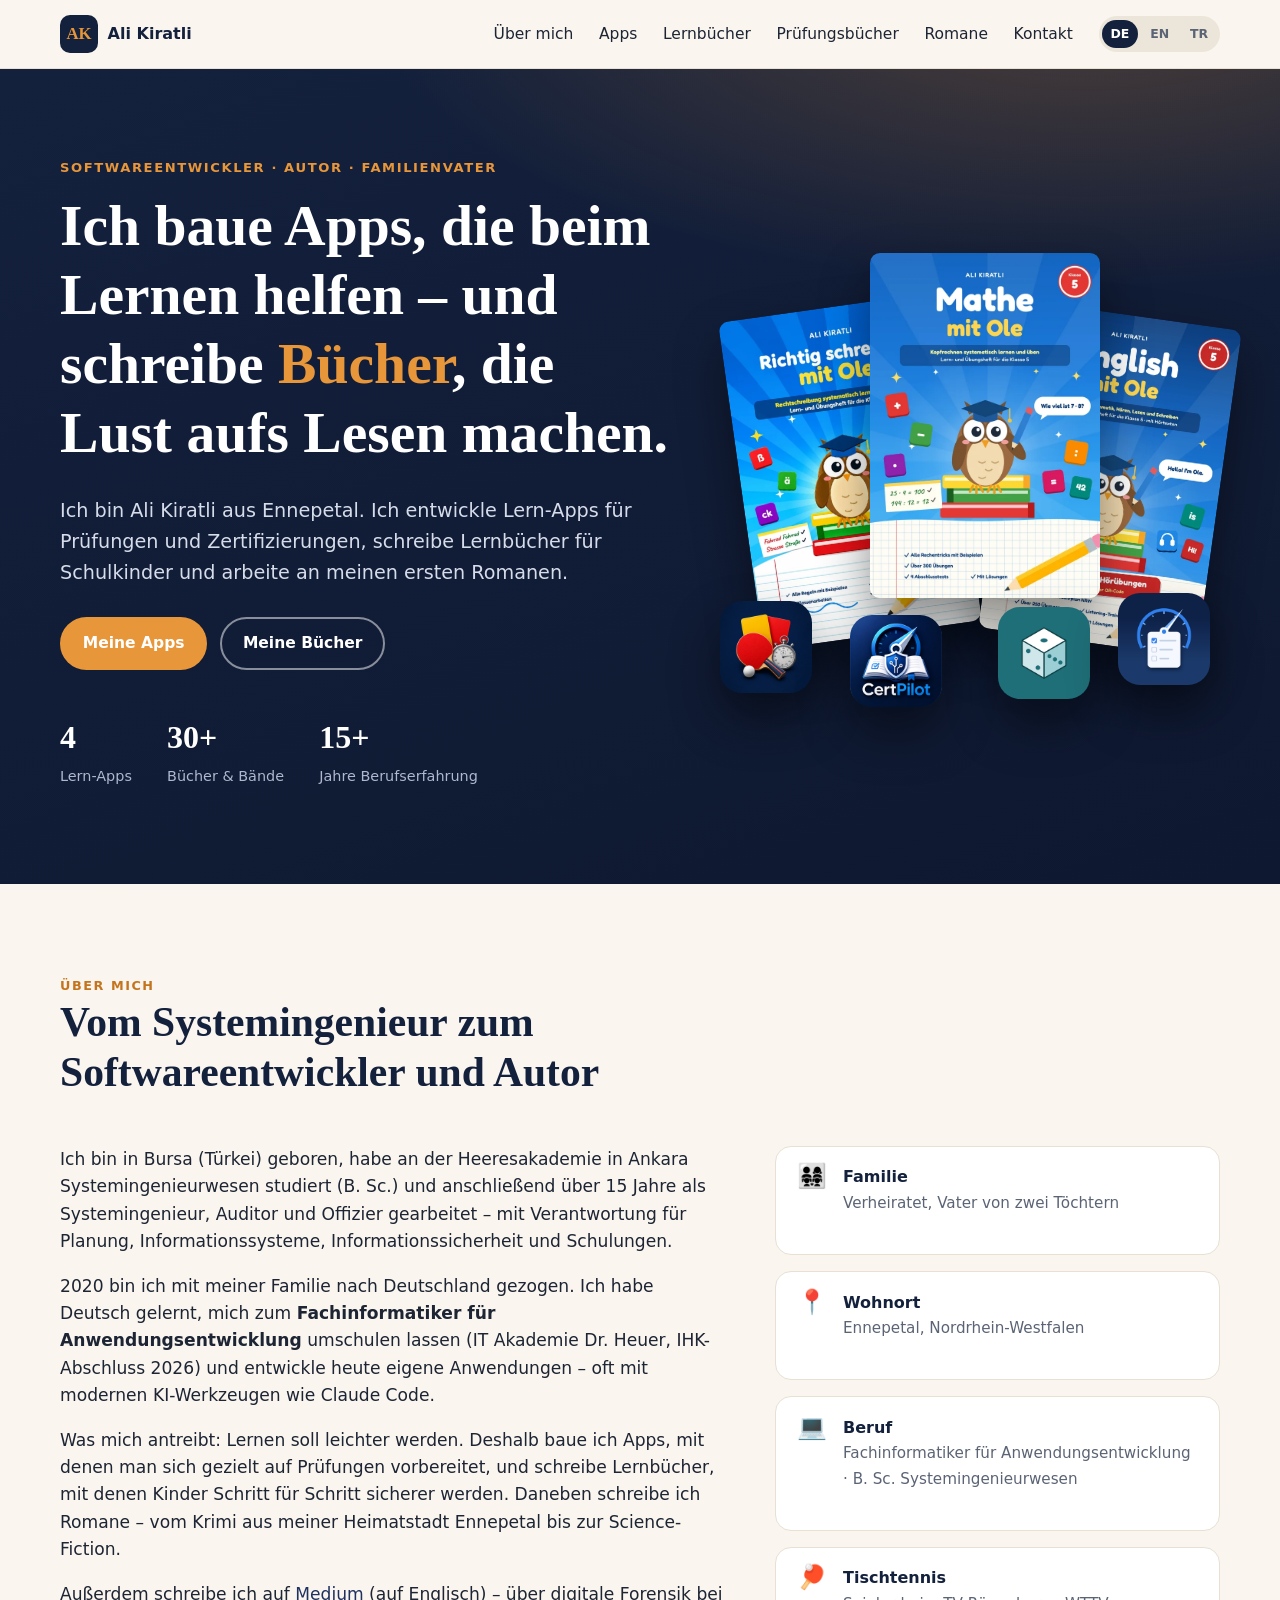
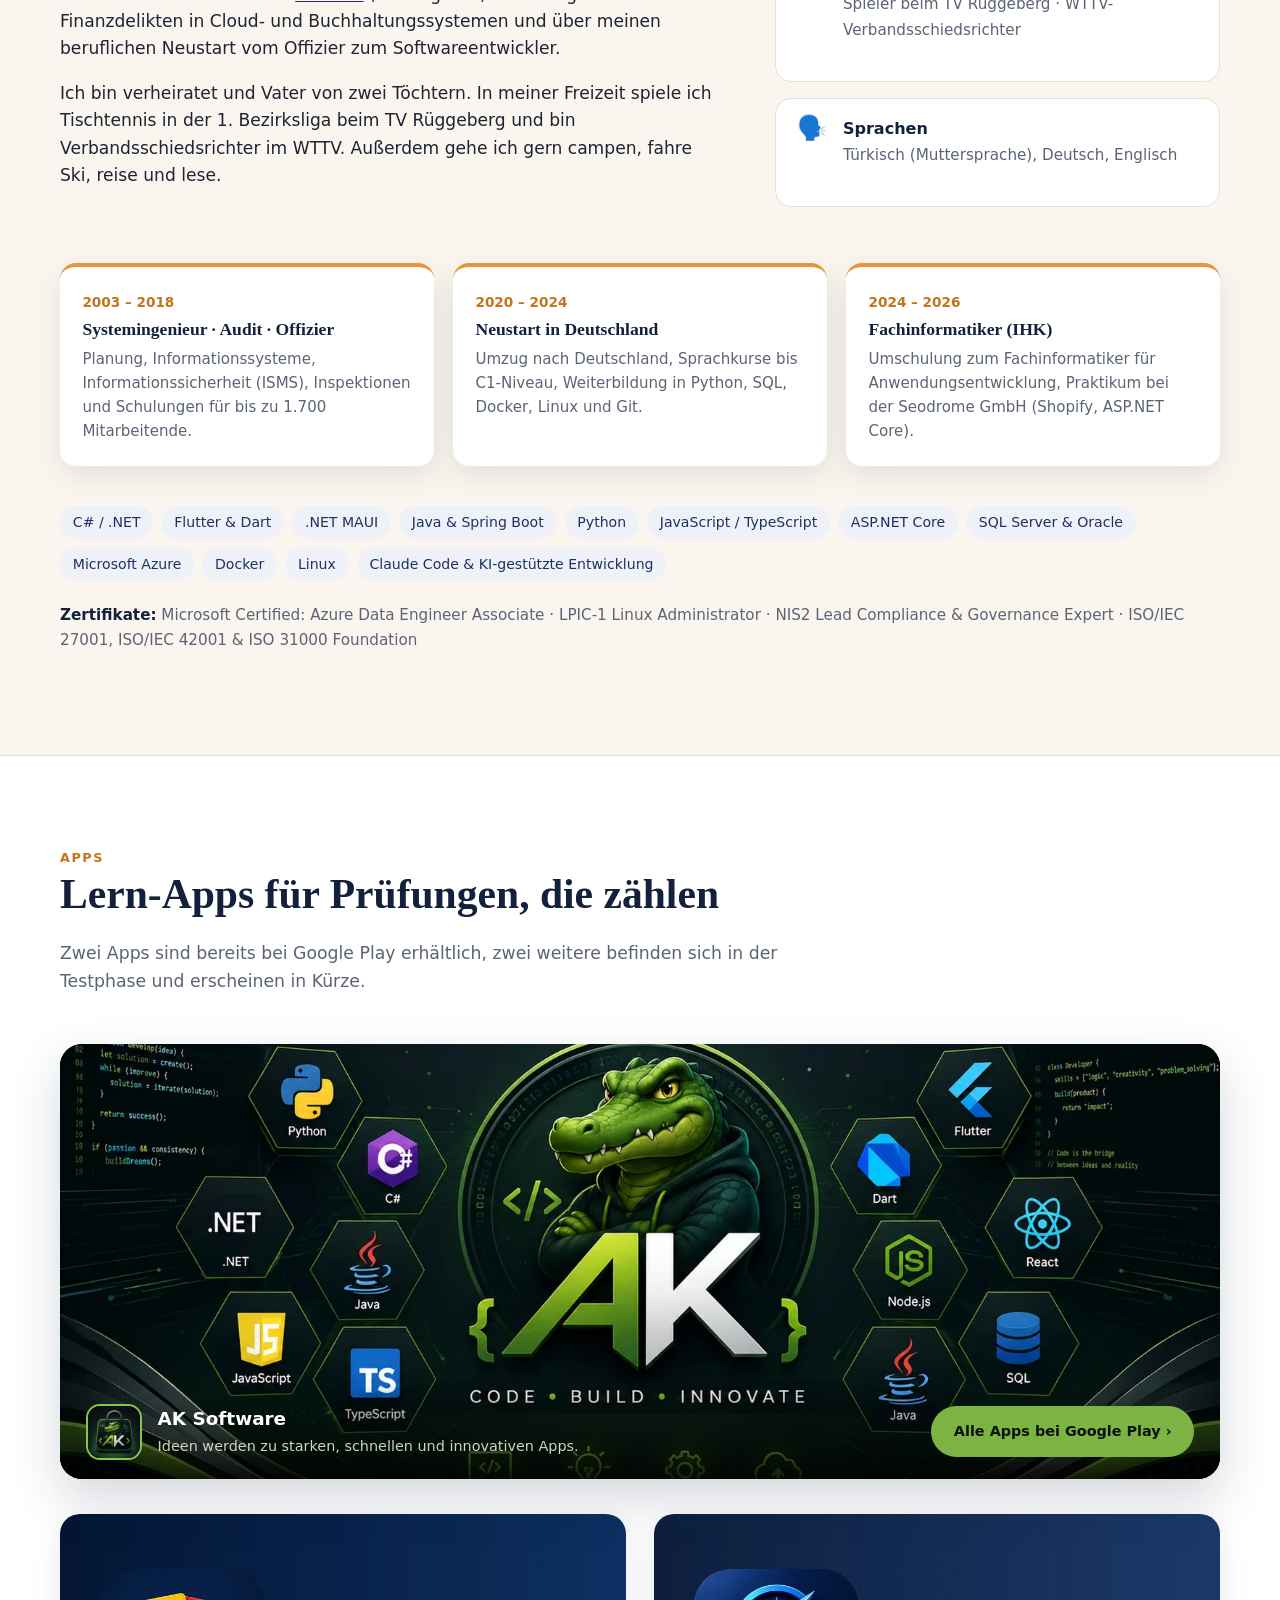
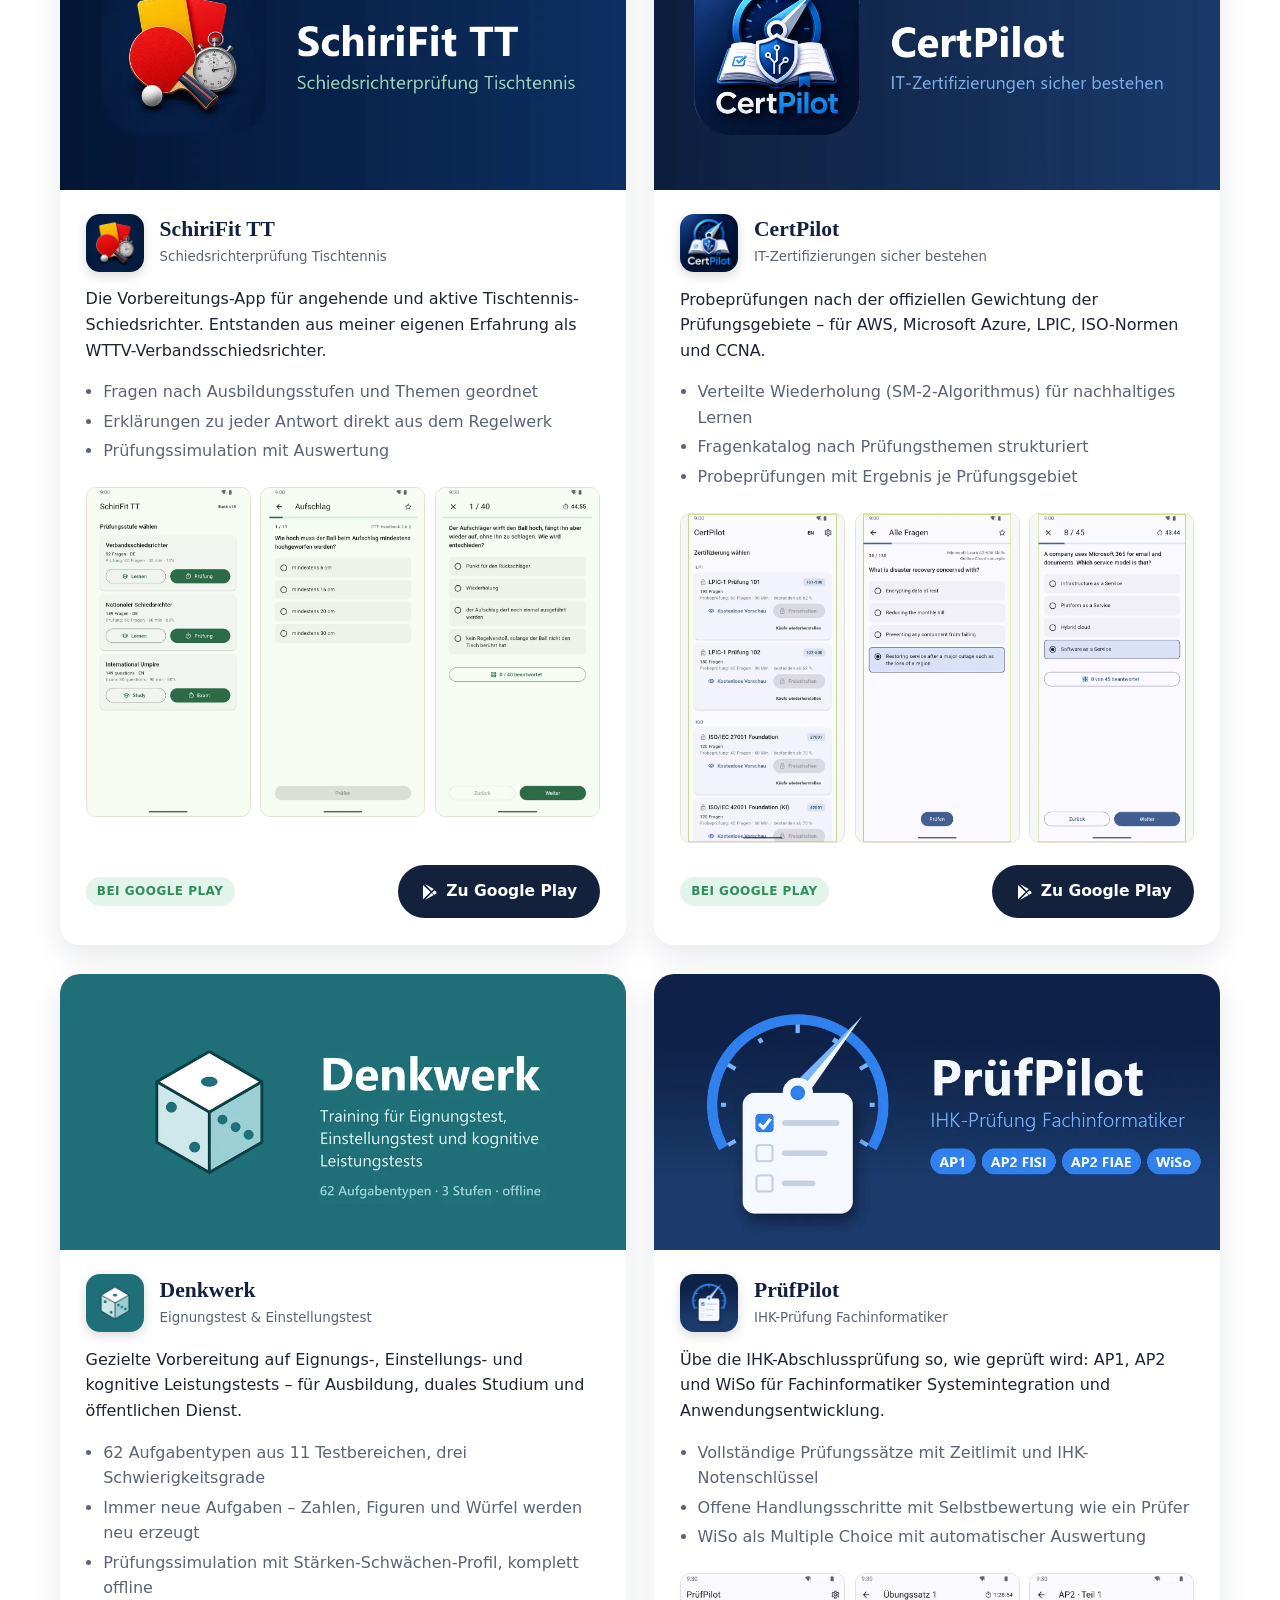
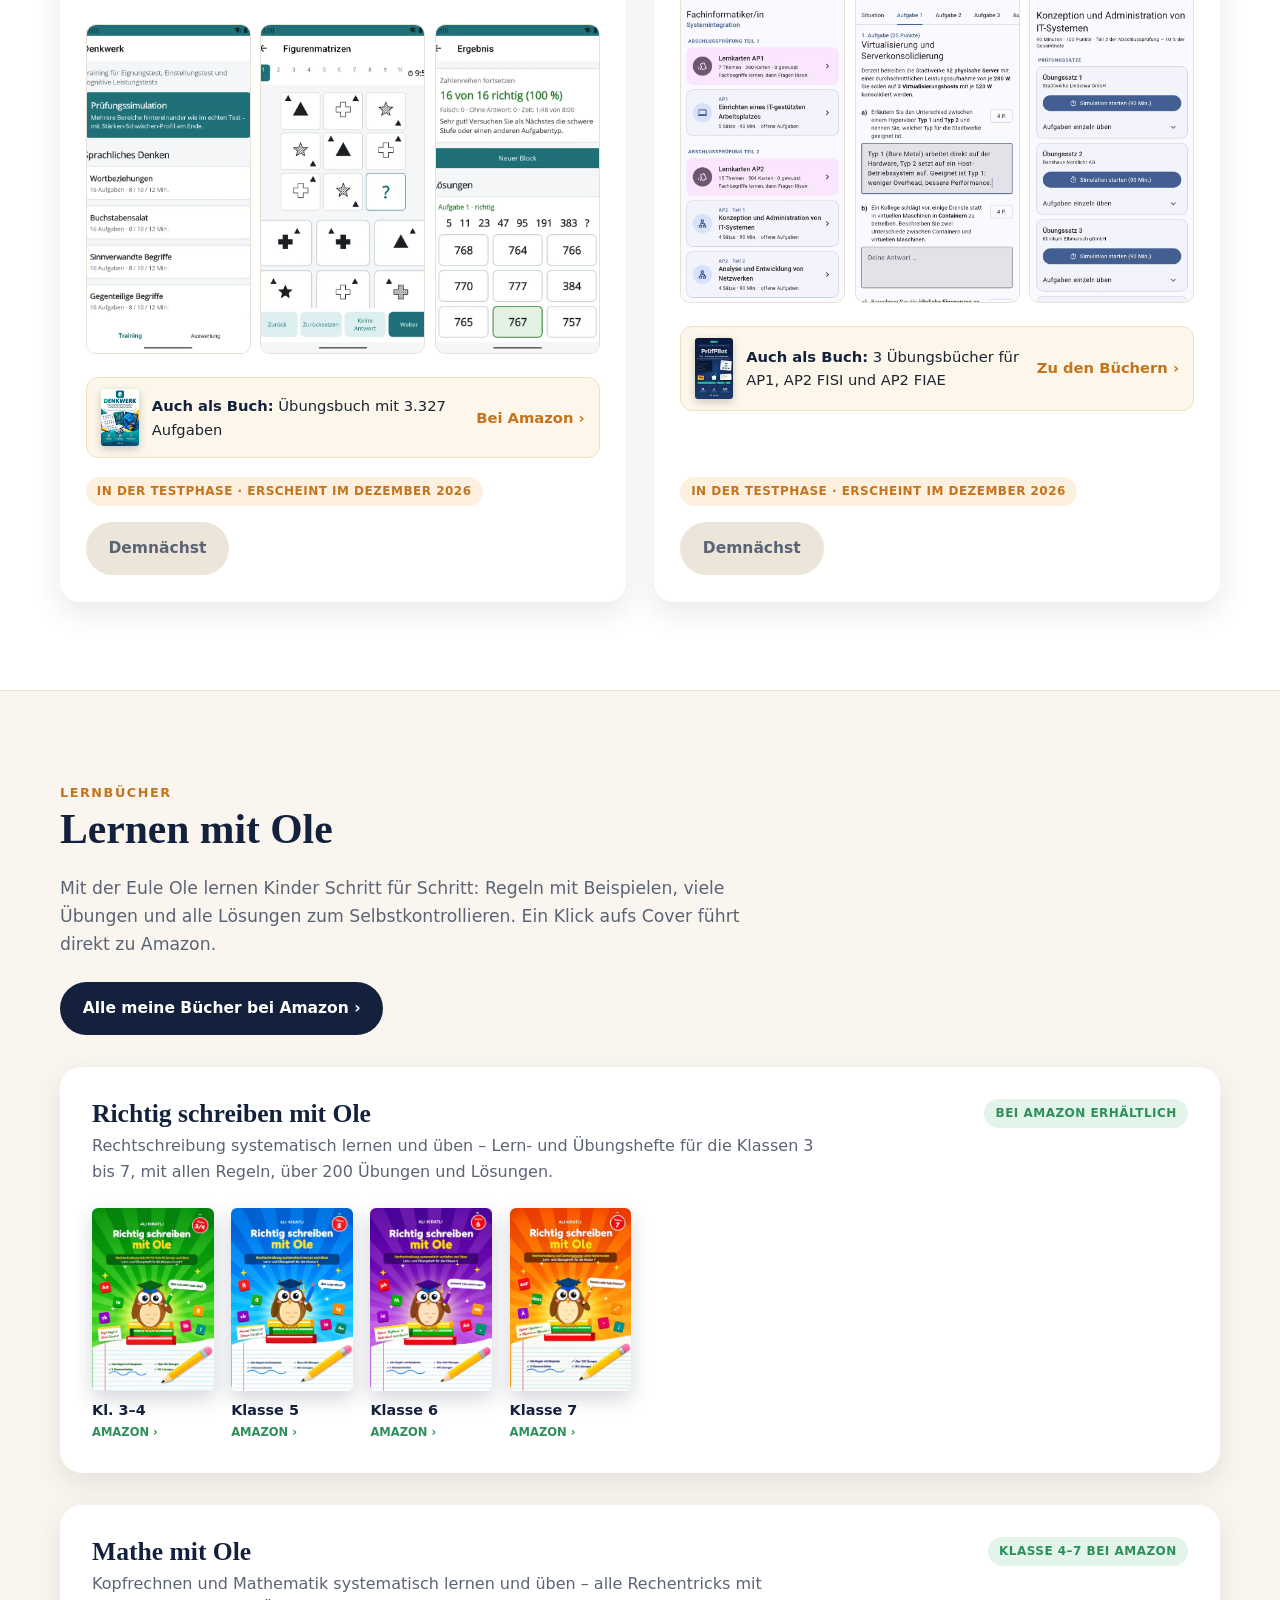
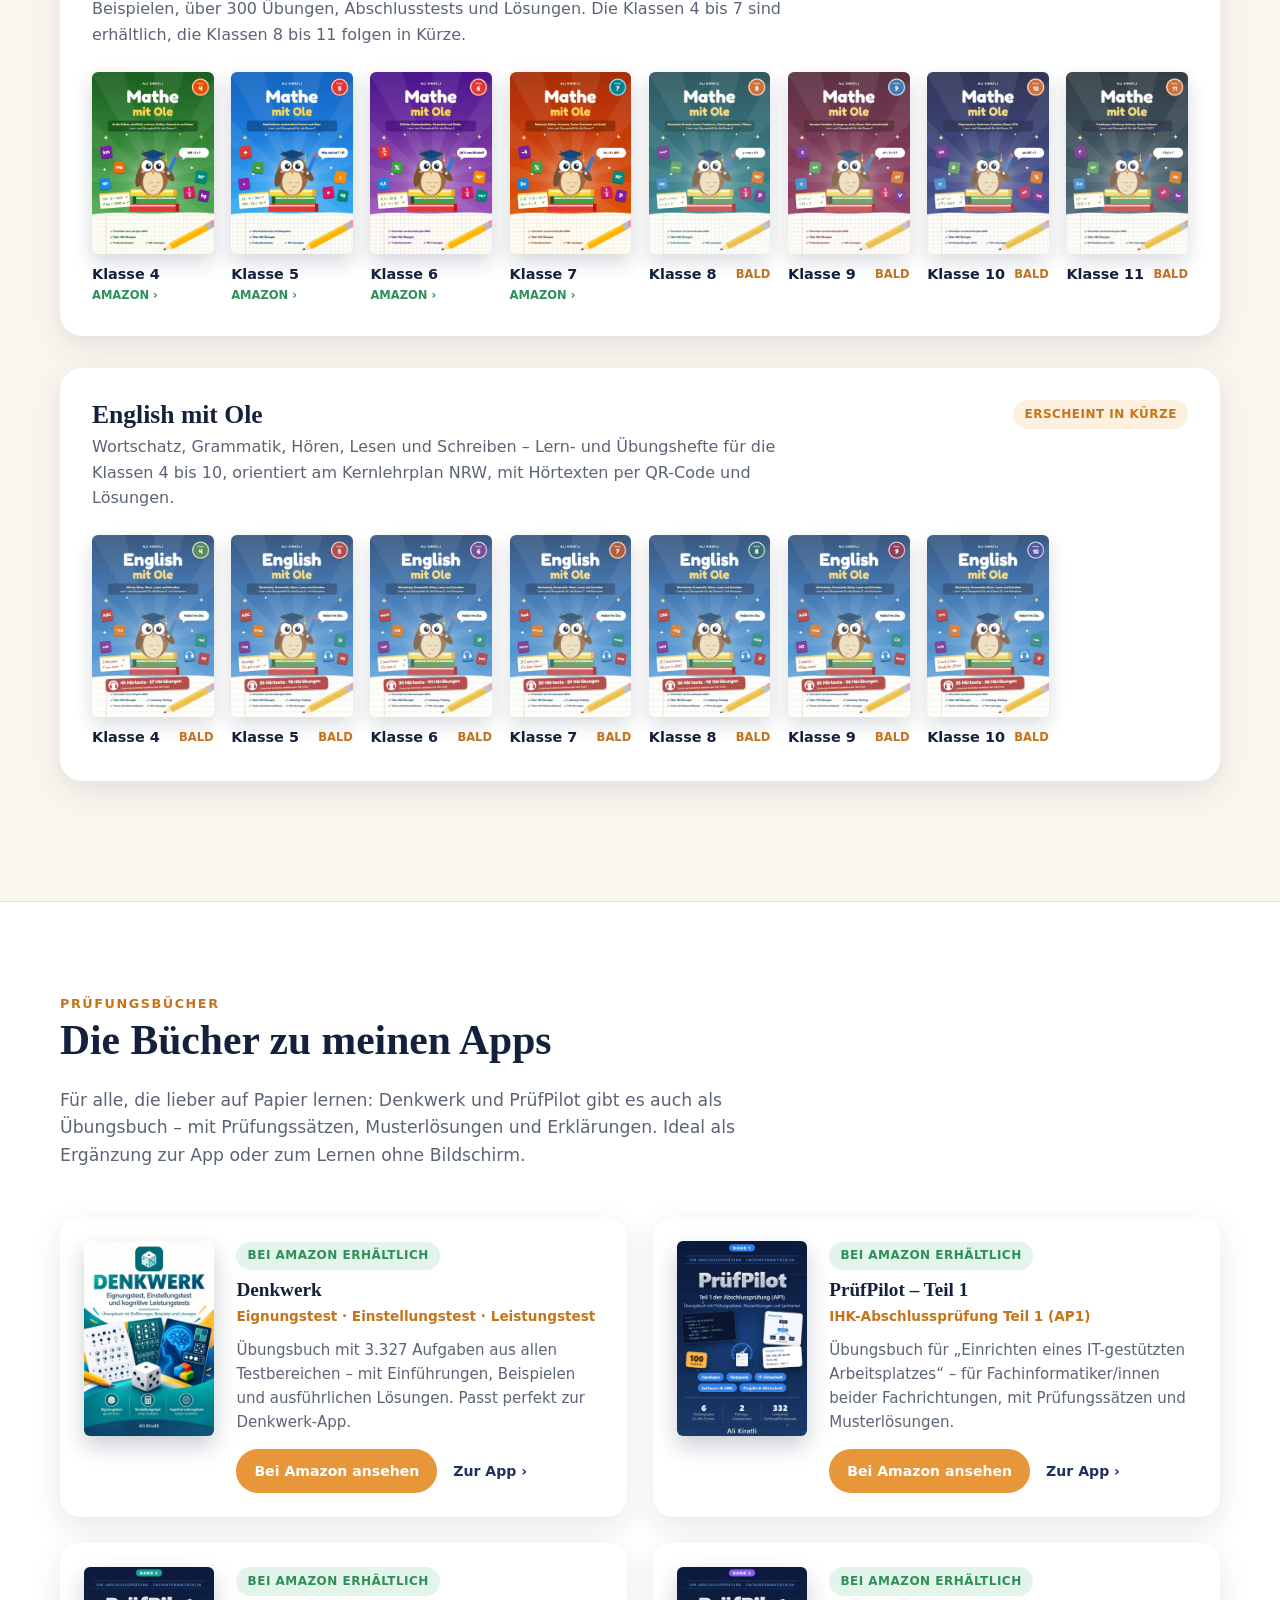
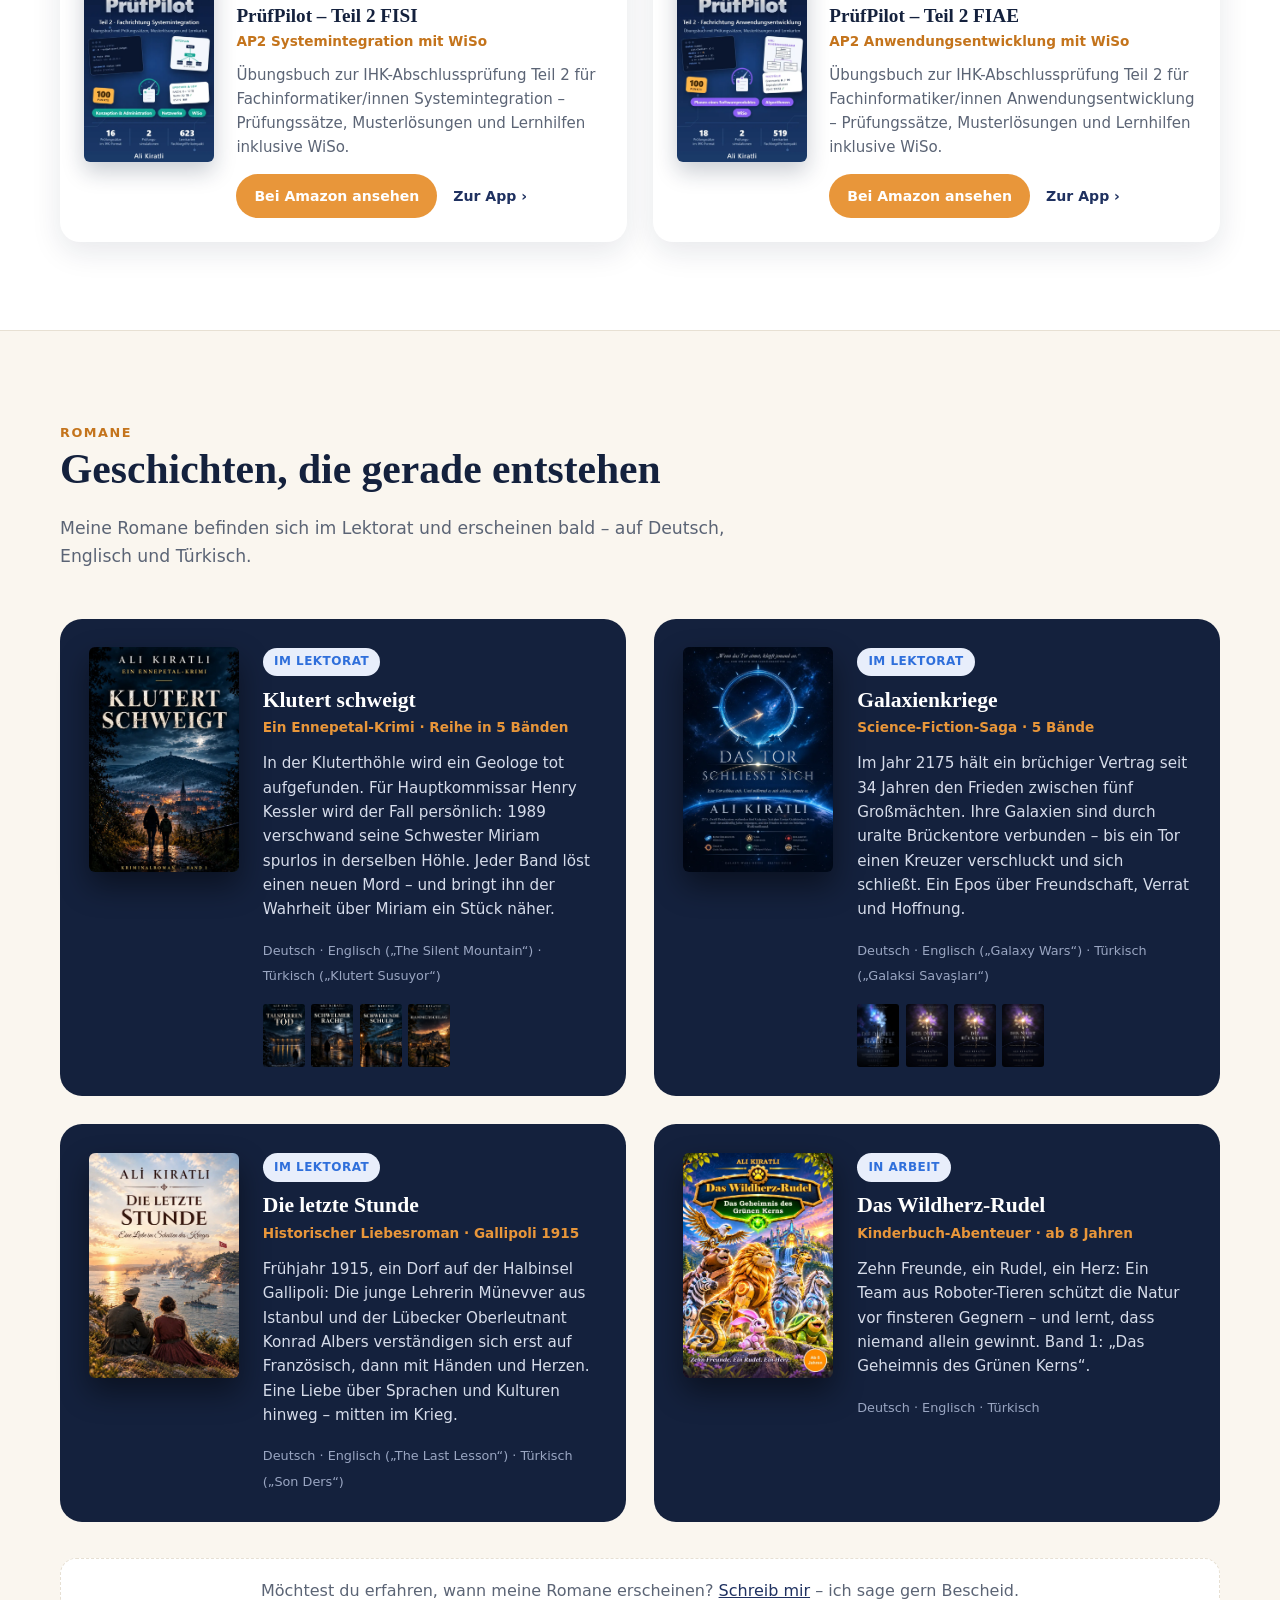
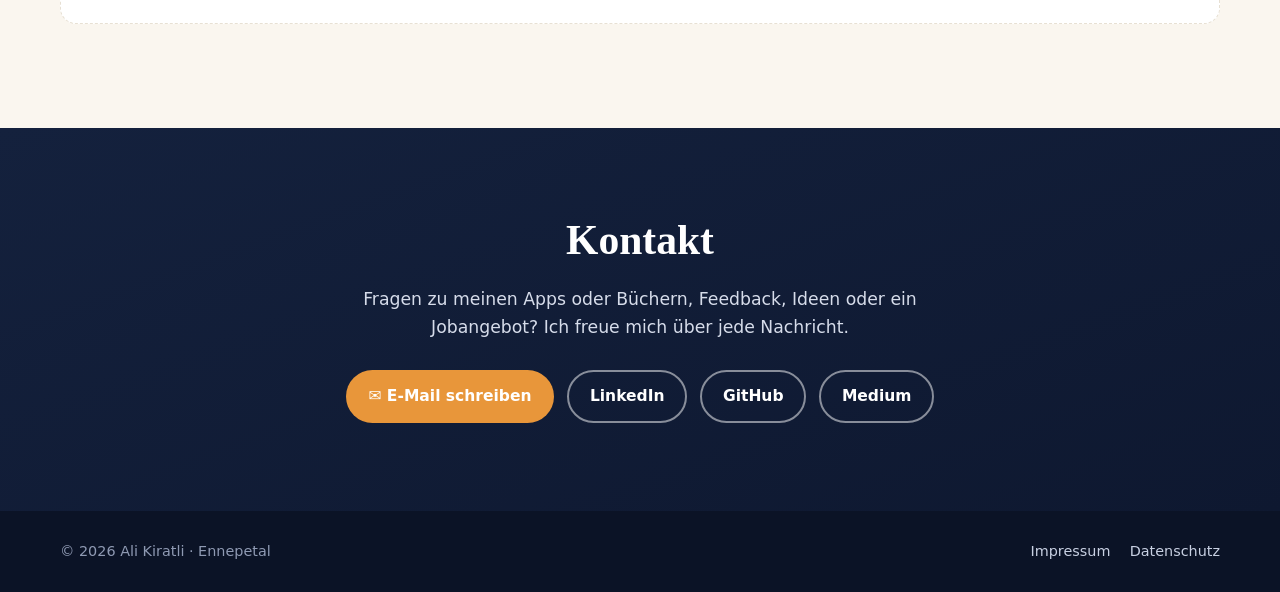
==== commit b85900f6: "Medium-Profil verlinkt (Über mich und Kontakt, DE/EN/TR) Co-Authored-By: Claude Opus 5.5 <noreply@an" ====
--- a/index.html
+++ b/index.html
@@ -79,6 +79,7 @@
         <p>Ich bin in Bursa (Türkei) geboren, habe an der Heeresakademie in Ankara Systemingenieurwesen studiert (B.&nbsp;Sc.) und anschließend über 15 Jahre als Systemingenieur, Auditor und Offizier gearbeitet – mit Verantwortung für Planung, Informationssysteme, Informationssicherheit und Schulungen.</p>
         <p>2020 bin ich mit meiner Familie nach Deutschland gezogen. Ich habe Deutsch gelernt, mich zum <strong>Fachinformatiker für Anwendungsentwicklung</strong> umschulen lassen (IT Akademie Dr. Heuer, IHK-Abschluss 2026) und entwickle heute eigene Anwendungen – oft mit modernen KI-Werkzeugen wie Claude Code.</p>
         <p>Was mich antreibt: Lernen soll leichter werden. Deshalb baue ich Apps, mit denen man sich gezielt auf Prüfungen vorbereitet, und schreibe Lernbücher, mit denen Kinder Schritt für Schritt sicherer werden. Daneben schreibe ich Romane – vom Krimi aus meiner Heimatstadt Ennepetal bis zur Science-Fiction.</p>
+        <p>Außerdem schreibe ich auf <a href="https://medium.com/@alikiratlide" target="_blank" rel="noopener">Medium</a> (auf Englisch) – über digitale Forensik bei Finanzdelikten in Cloud- und Buchhaltungssystemen und über meinen beruflichen Neustart vom Offizier zum Softwareentwickler.</p>
         <p>Ich bin verheiratet und Vater von zwei Töchtern. In meiner Freizeit spiele ich Tischtennis in der 1.&nbsp;Bezirksliga beim TV Rüggeberg und bin Verbandsschiedsrichter im WTTV. Außerdem gehe ich gern campen, fahre Ski, reise und lese.</p>
       </div>
       <div class="facts reveal">
@@ -453,6 +454,7 @@
       <a class="btn btn-primary" href="mailto:alikiratlide@gmail.com">✉️ E-Mail schreiben</a>
       <a class="btn btn-ghost" href="https://www.linkedin.com/in/ali-k-37786b121/" target="_blank" rel="noopener">LinkedIn</a>
       <a class="btn btn-ghost" href="https://github.com/alikiratli" target="_blank" rel="noopener">GitHub</a>
+      <a class="btn btn-ghost" href="https://medium.com/@alikiratlide" target="_blank" rel="noopener">Medium</a>
     </div>
   </div>
 </section>
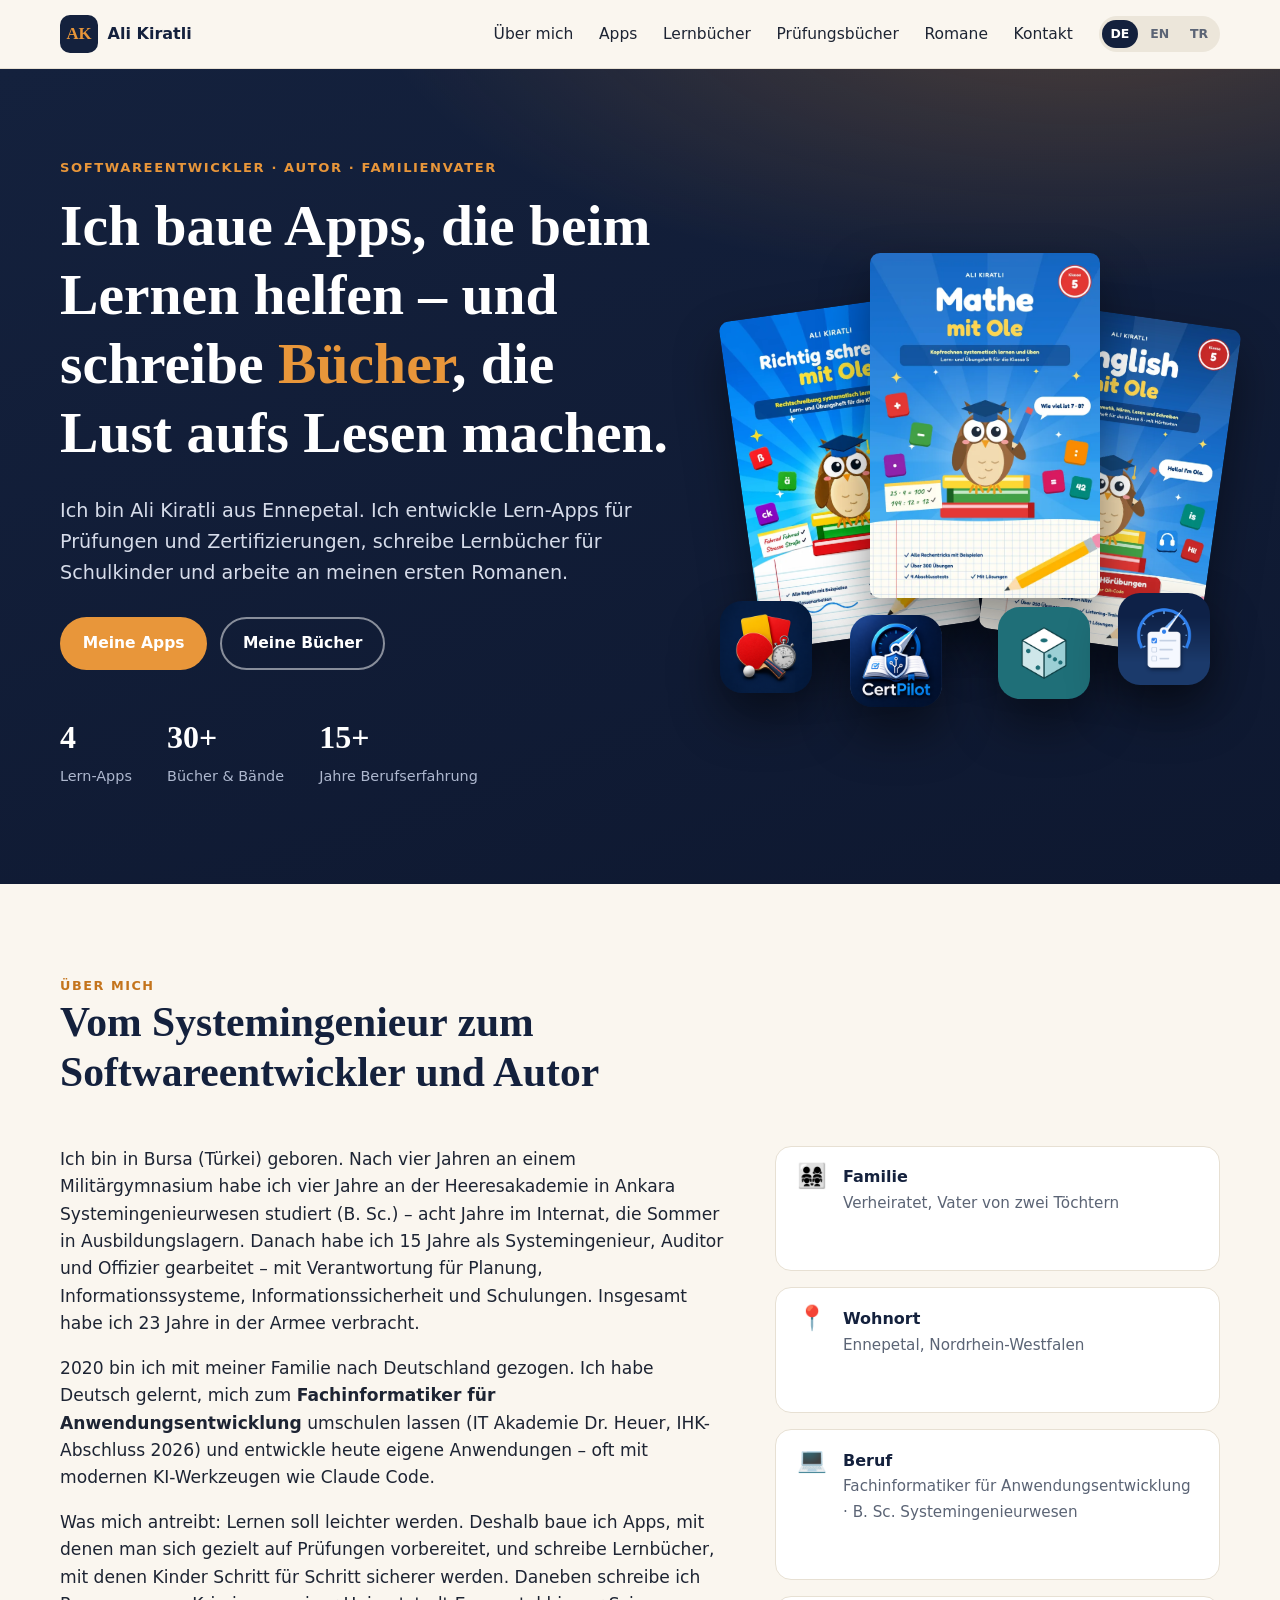
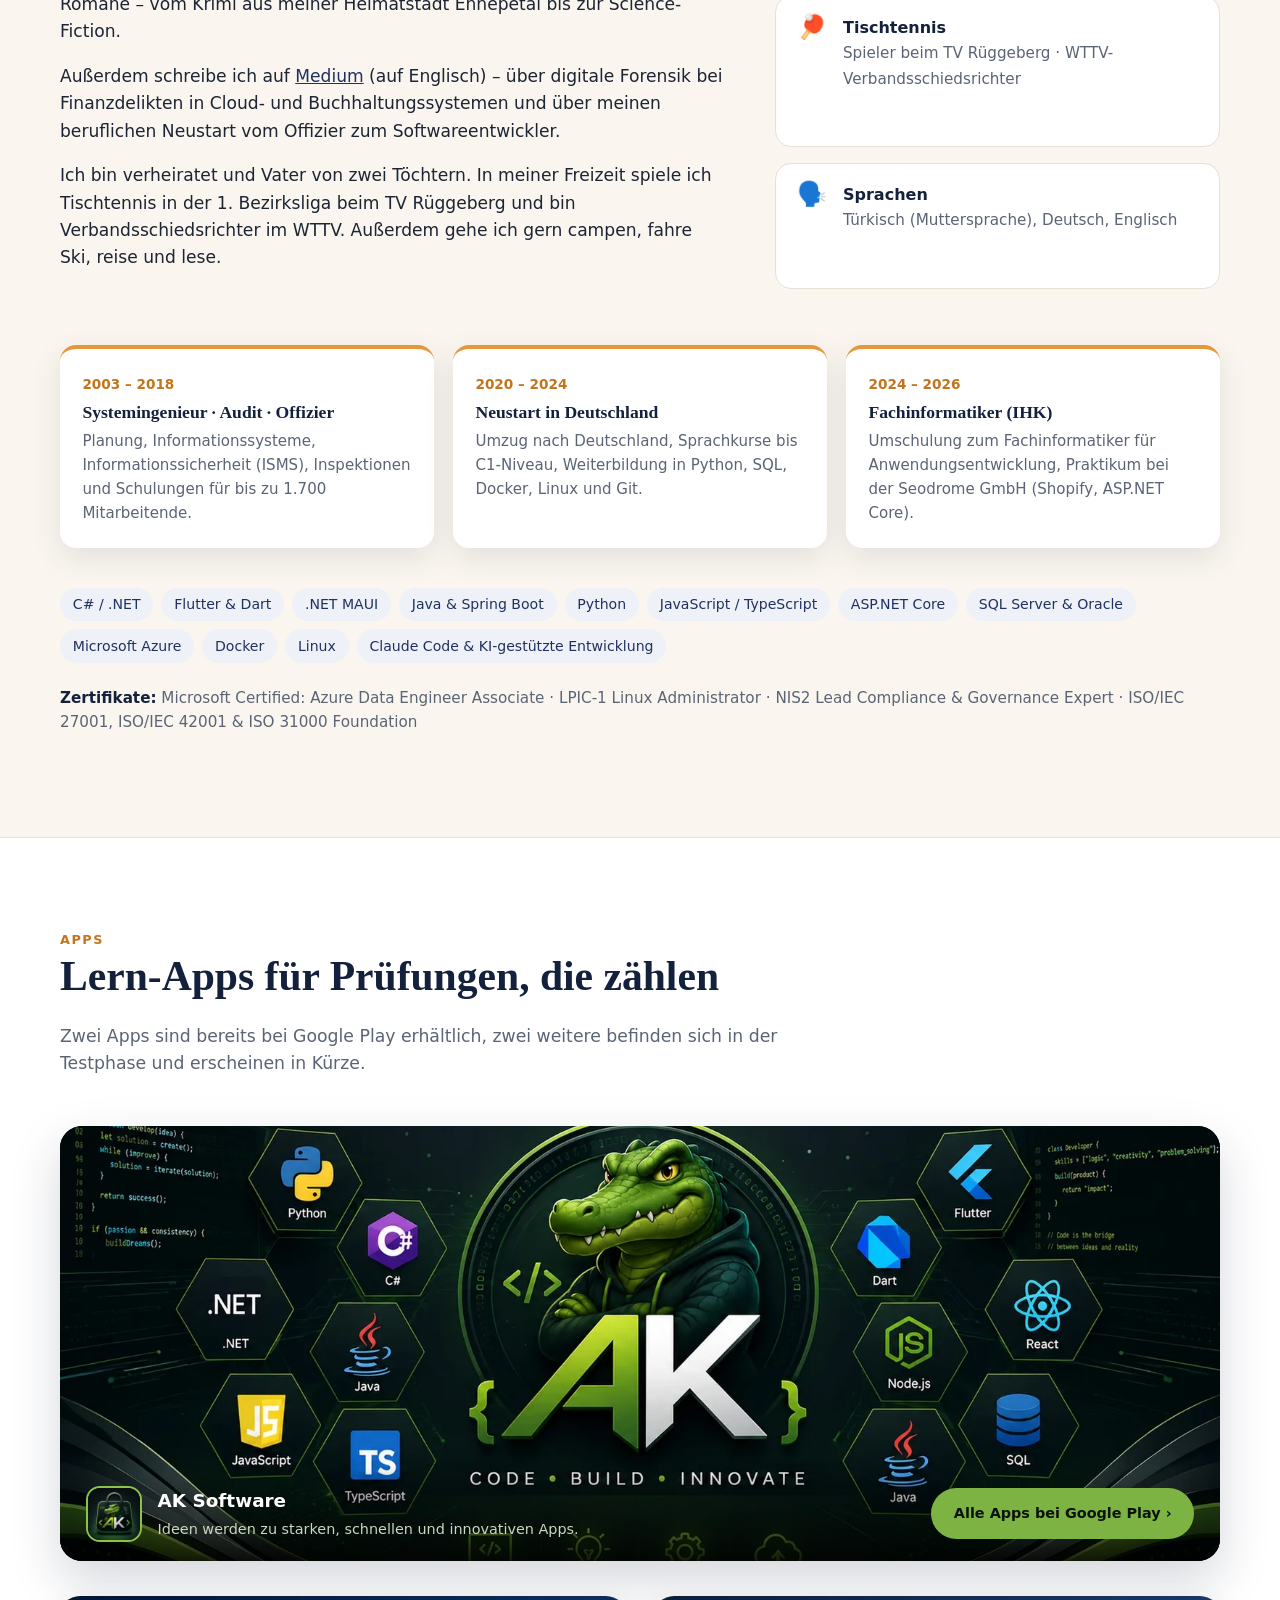
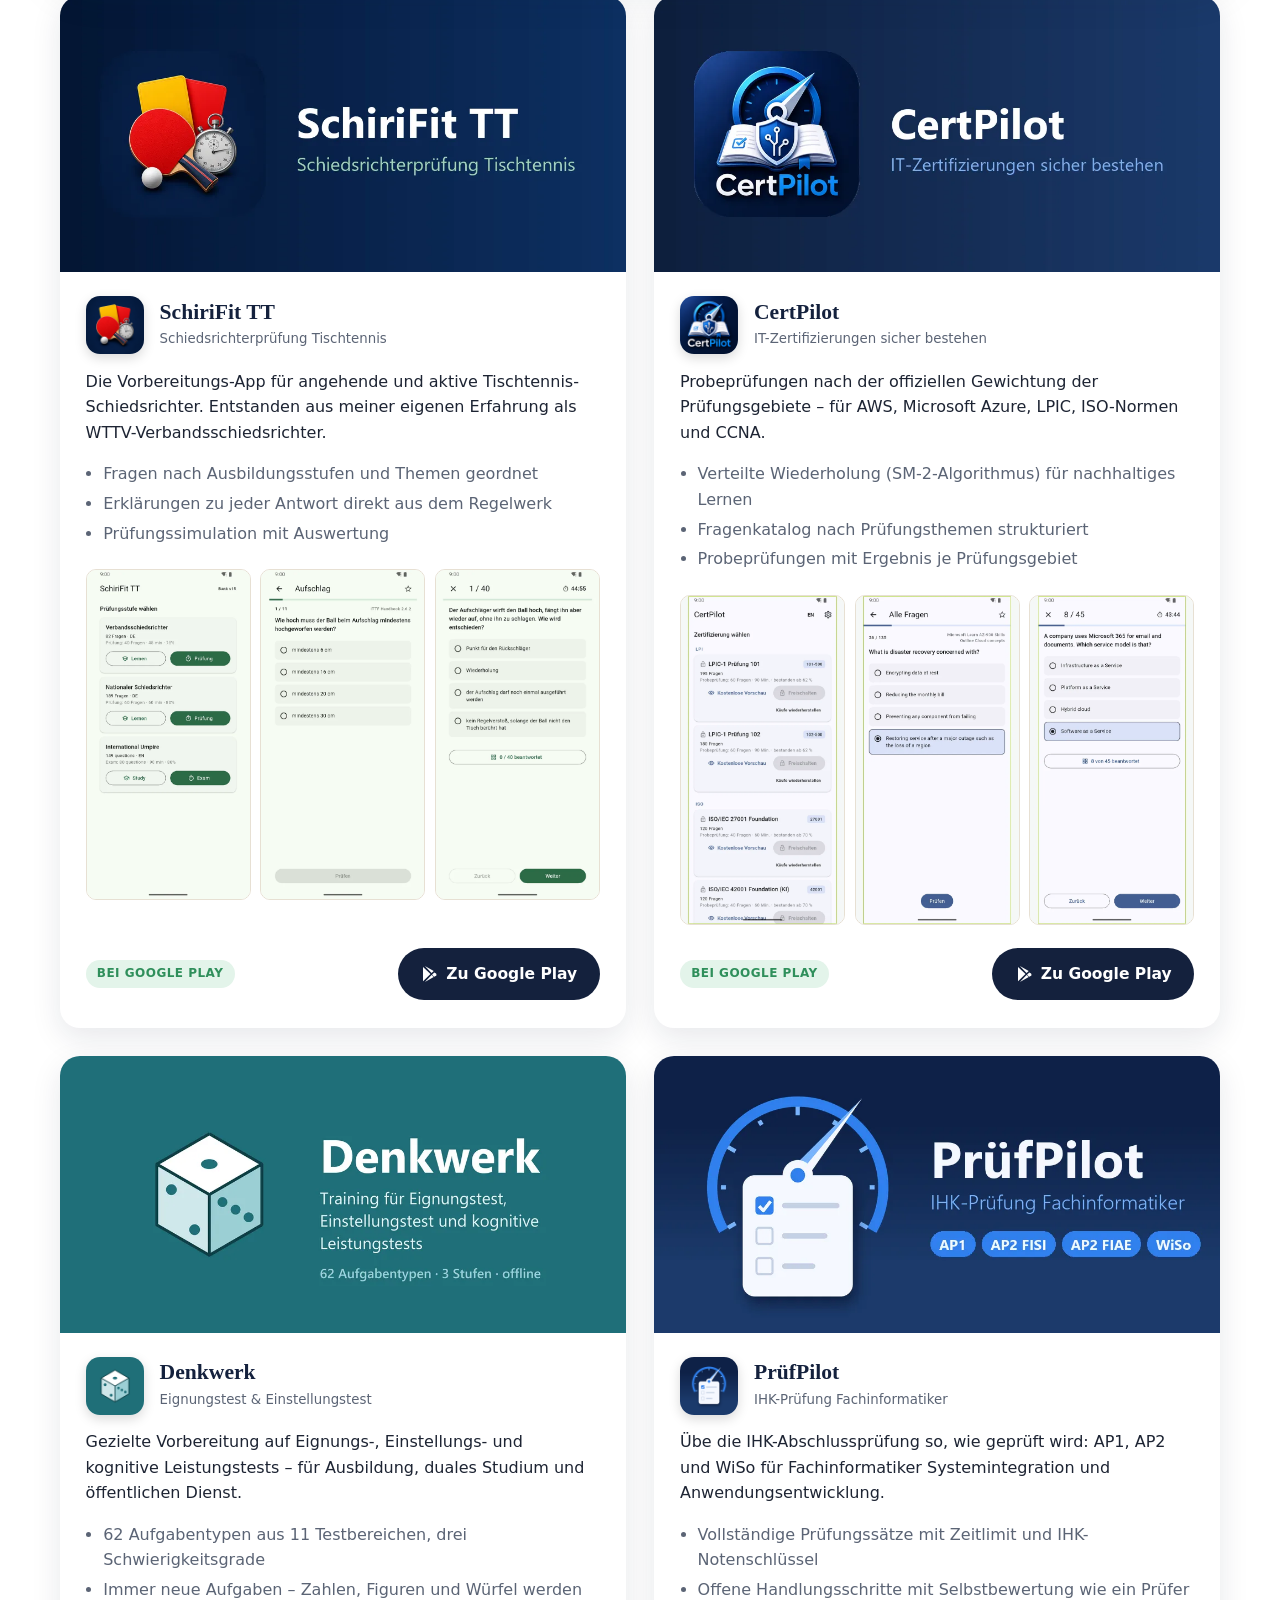
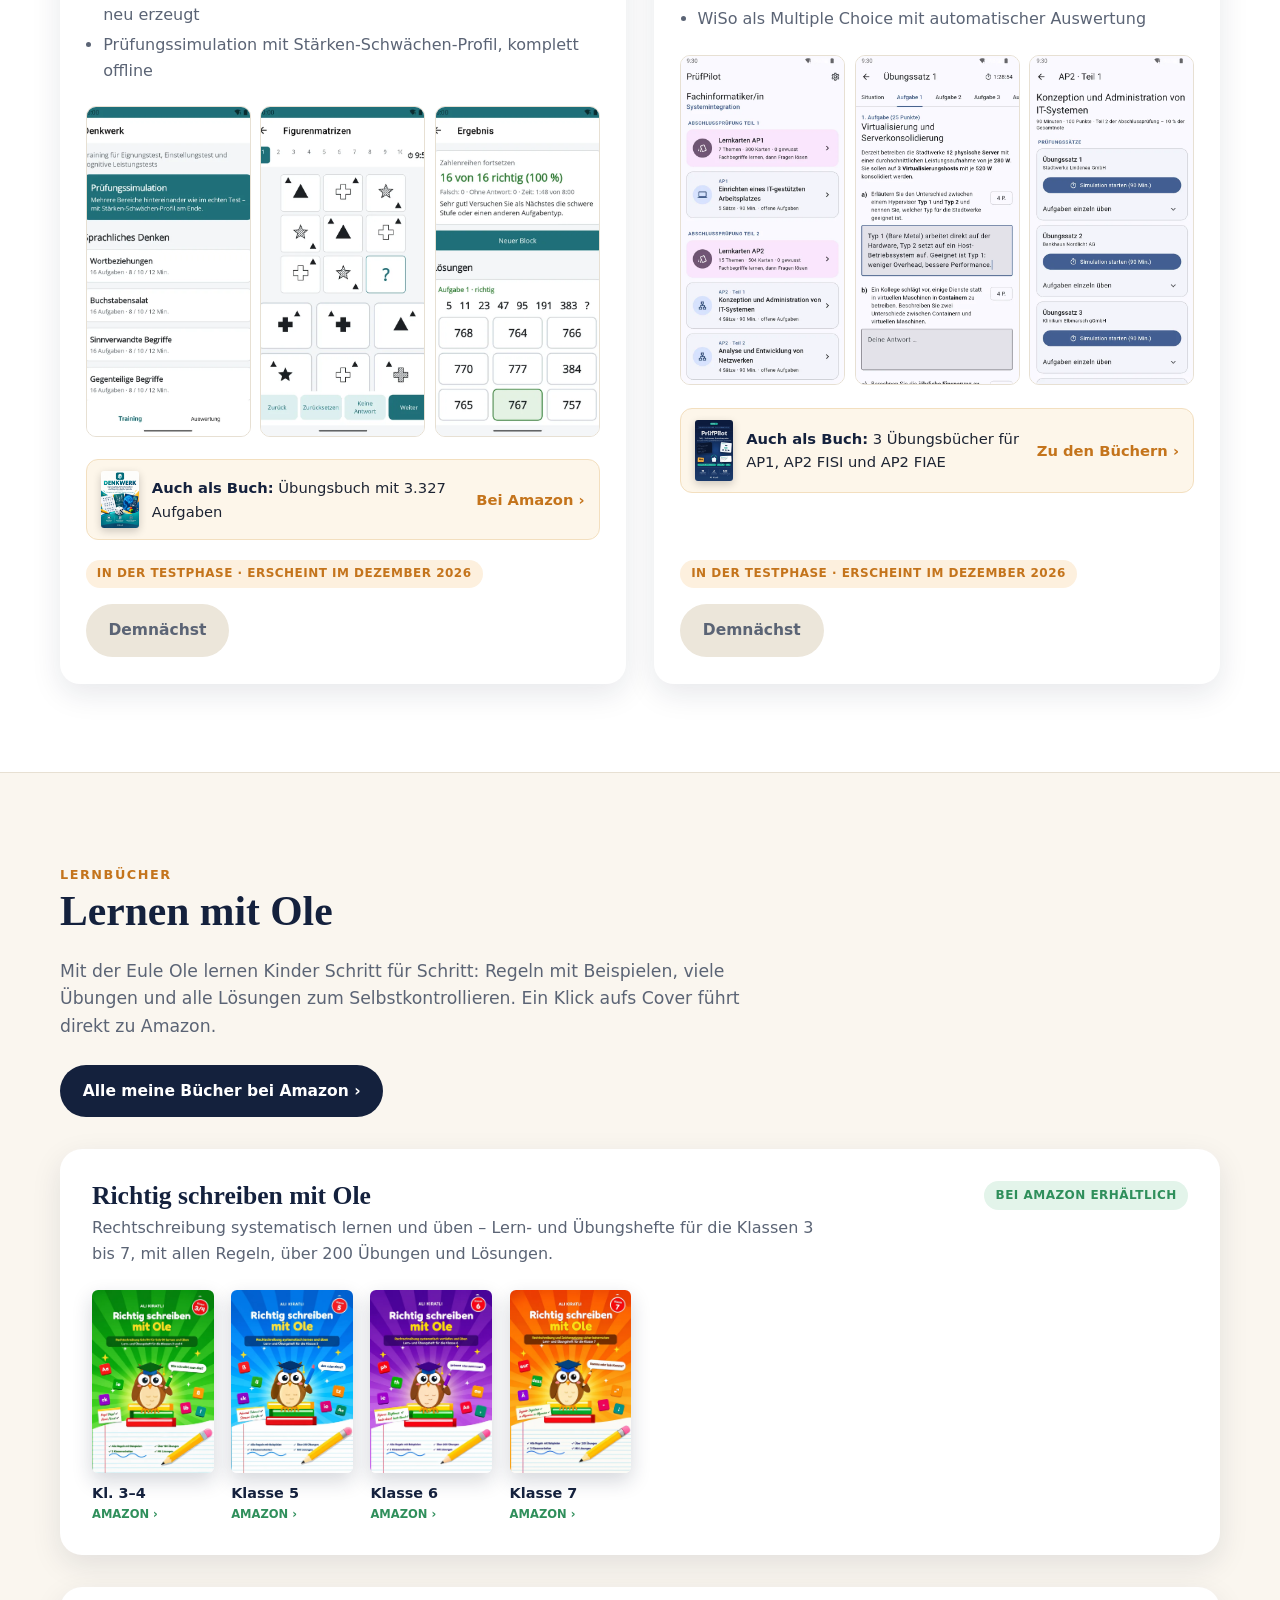
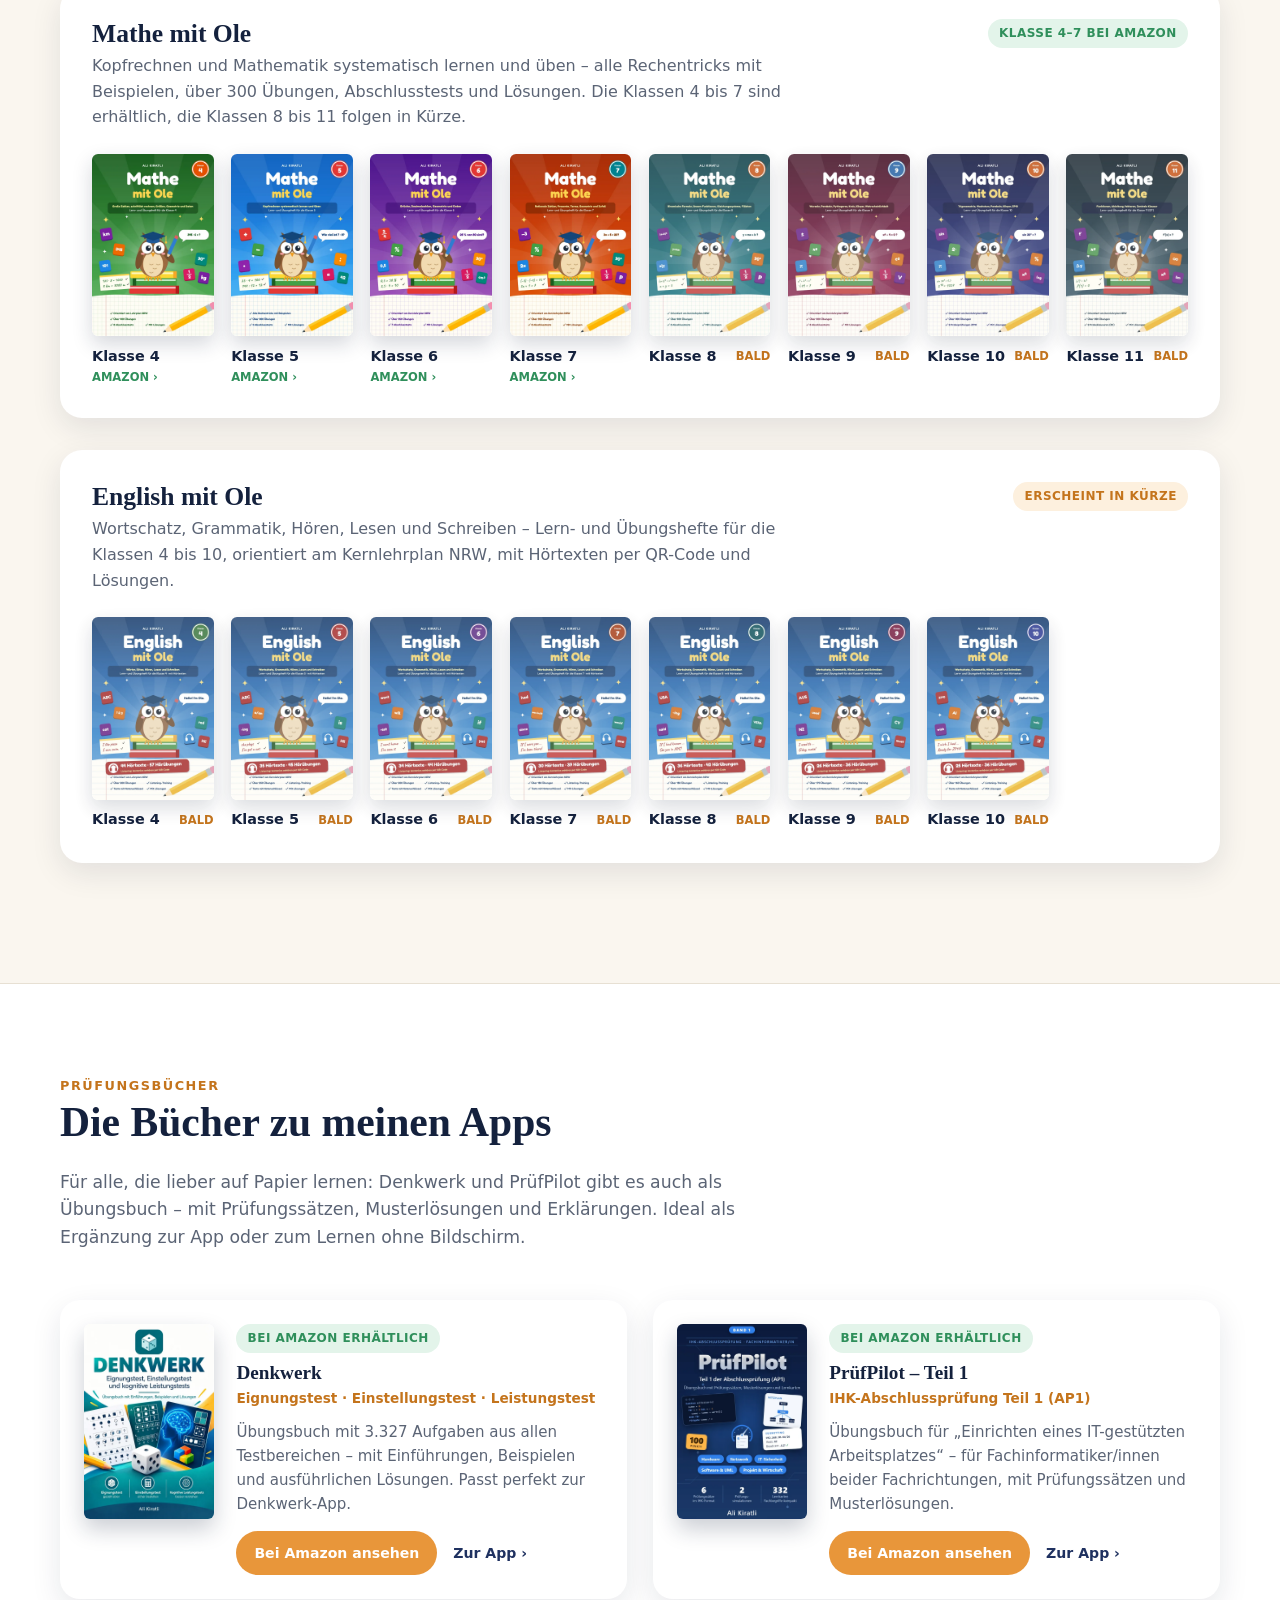
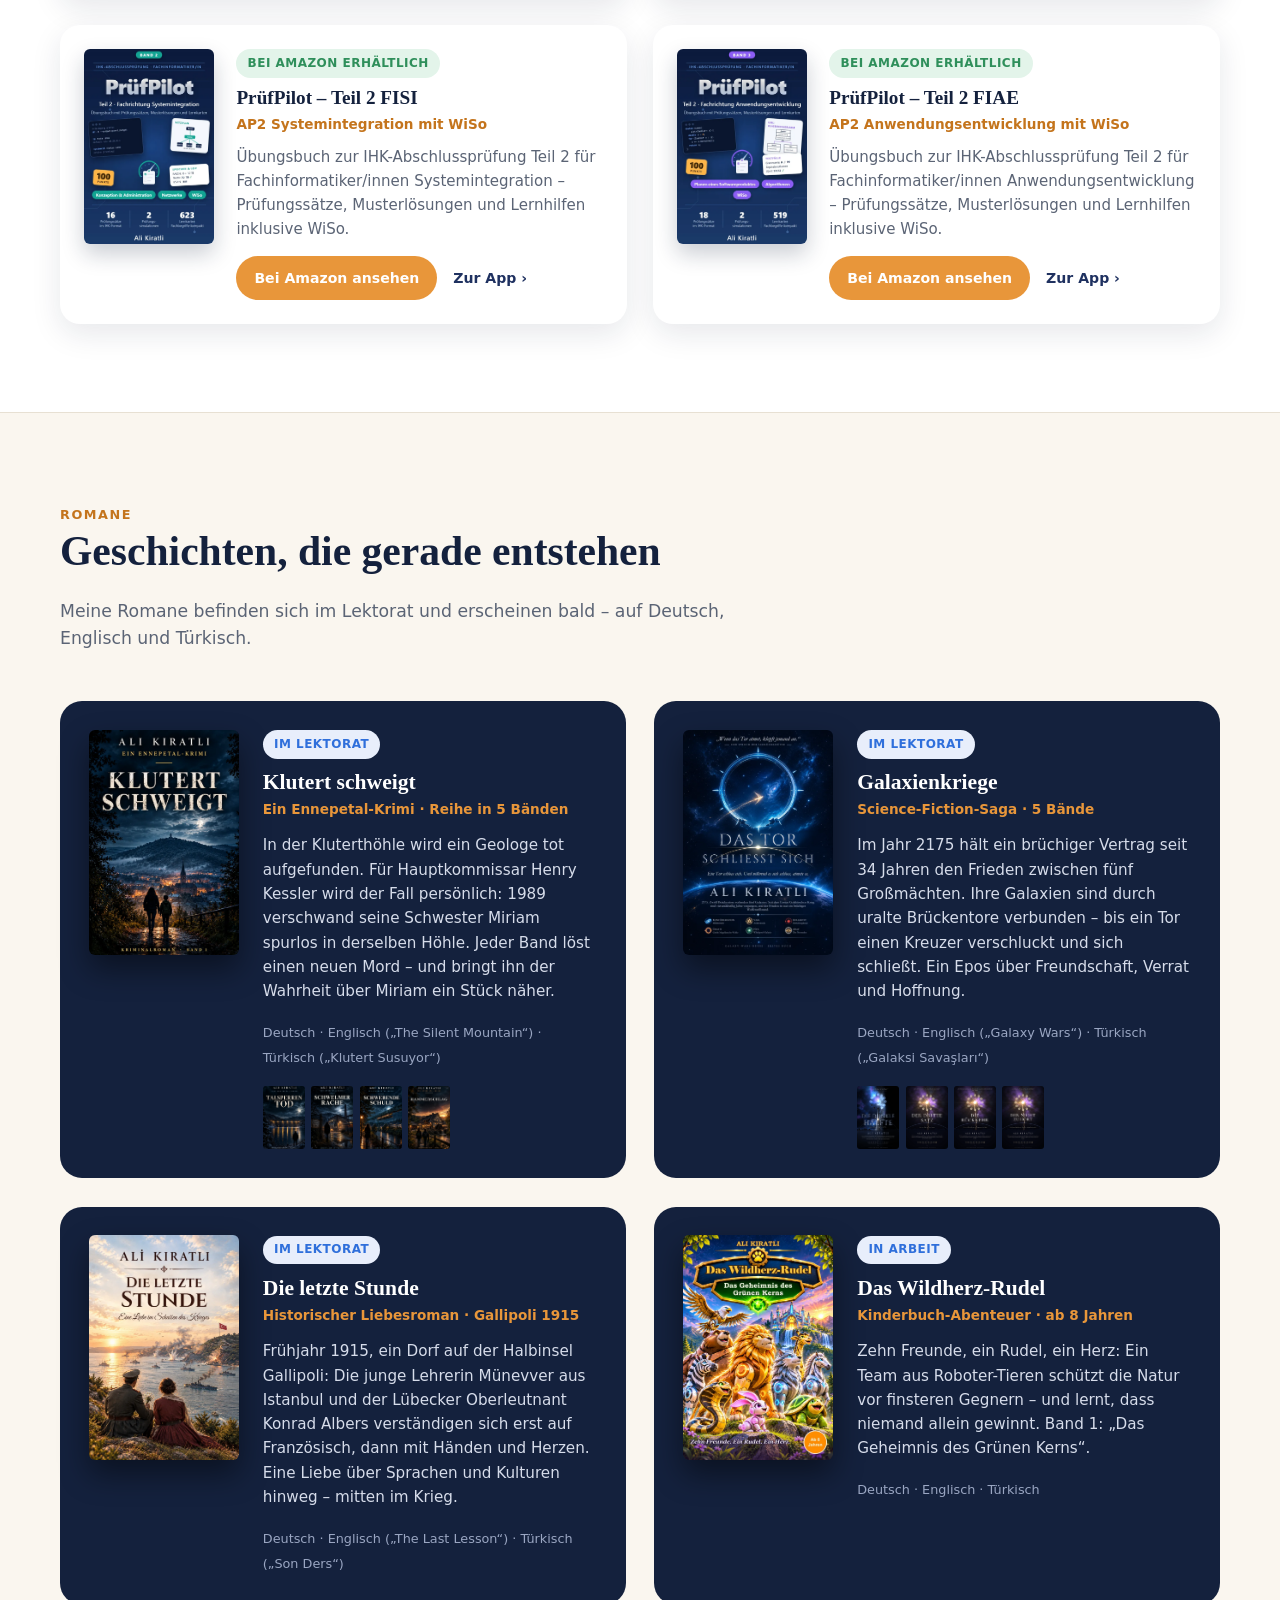
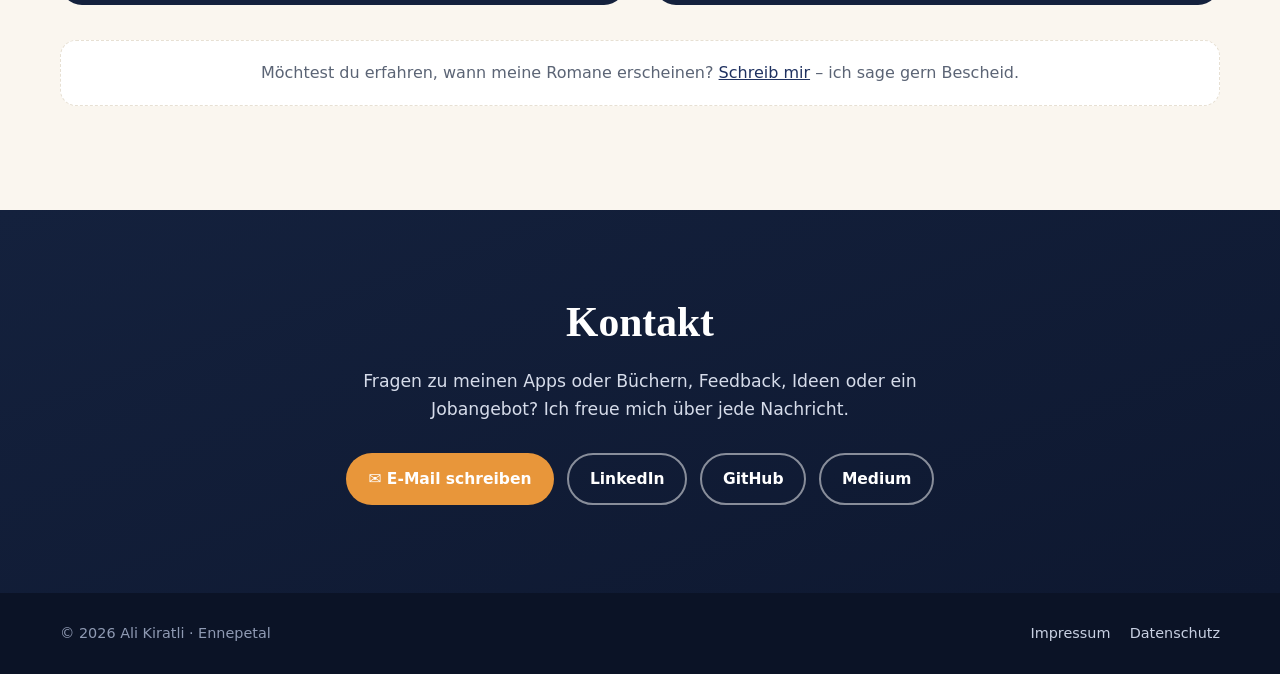
==== commit 83db78c9: "Über mich: 8 Jahre Militärschulen + 15 Jahre Dienst = 23 Jahre Armee (DE/EN/TR) Co-Authored-By: Clau" ====
--- a/index.html
+++ b/index.html
@@ -76,7 +76,7 @@
     </div>
     <div class="about-grid">
       <div class="about-text reveal">
-        <p>Ich bin in Bursa (Türkei) geboren, habe an der Heeresakademie in Ankara Systemingenieurwesen studiert (B.&nbsp;Sc.) und anschließend über 15 Jahre als Systemingenieur, Auditor und Offizier gearbeitet – mit Verantwortung für Planung, Informationssysteme, Informationssicherheit und Schulungen.</p>
+        <p>Ich bin in Bursa (Türkei) geboren. Nach vier Jahren an einem Militärgymnasium habe ich vier Jahre an der Heeresakademie in Ankara Systemingenieurwesen studiert (B.&nbsp;Sc.) – acht Jahre im Internat, die Sommer in Ausbildungslagern. Danach habe ich 15 Jahre als Systemingenieur, Auditor und Offizier gearbeitet – mit Verantwortung für Planung, Informationssysteme, Informationssicherheit und Schulungen. Insgesamt habe ich 23 Jahre in der Armee verbracht.</p>
         <p>2020 bin ich mit meiner Familie nach Deutschland gezogen. Ich habe Deutsch gelernt, mich zum <strong>Fachinformatiker für Anwendungsentwicklung</strong> umschulen lassen (IT Akademie Dr. Heuer, IHK-Abschluss 2026) und entwickle heute eigene Anwendungen – oft mit modernen KI-Werkzeugen wie Claude Code.</p>
         <p>Was mich antreibt: Lernen soll leichter werden. Deshalb baue ich Apps, mit denen man sich gezielt auf Prüfungen vorbereitet, und schreibe Lernbücher, mit denen Kinder Schritt für Schritt sicherer werden. Daneben schreibe ich Romane – vom Krimi aus meiner Heimatstadt Ennepetal bis zur Science-Fiction.</p>
         <p>Außerdem schreibe ich auf <a href="https://medium.com/@alikiratlide" target="_blank" rel="noopener">Medium</a> (auf Englisch) – über digitale Forensik bei Finanzdelikten in Cloud- und Buchhaltungssystemen und über meinen beruflichen Neustart vom Offizier zum Softwareentwickler.</p>
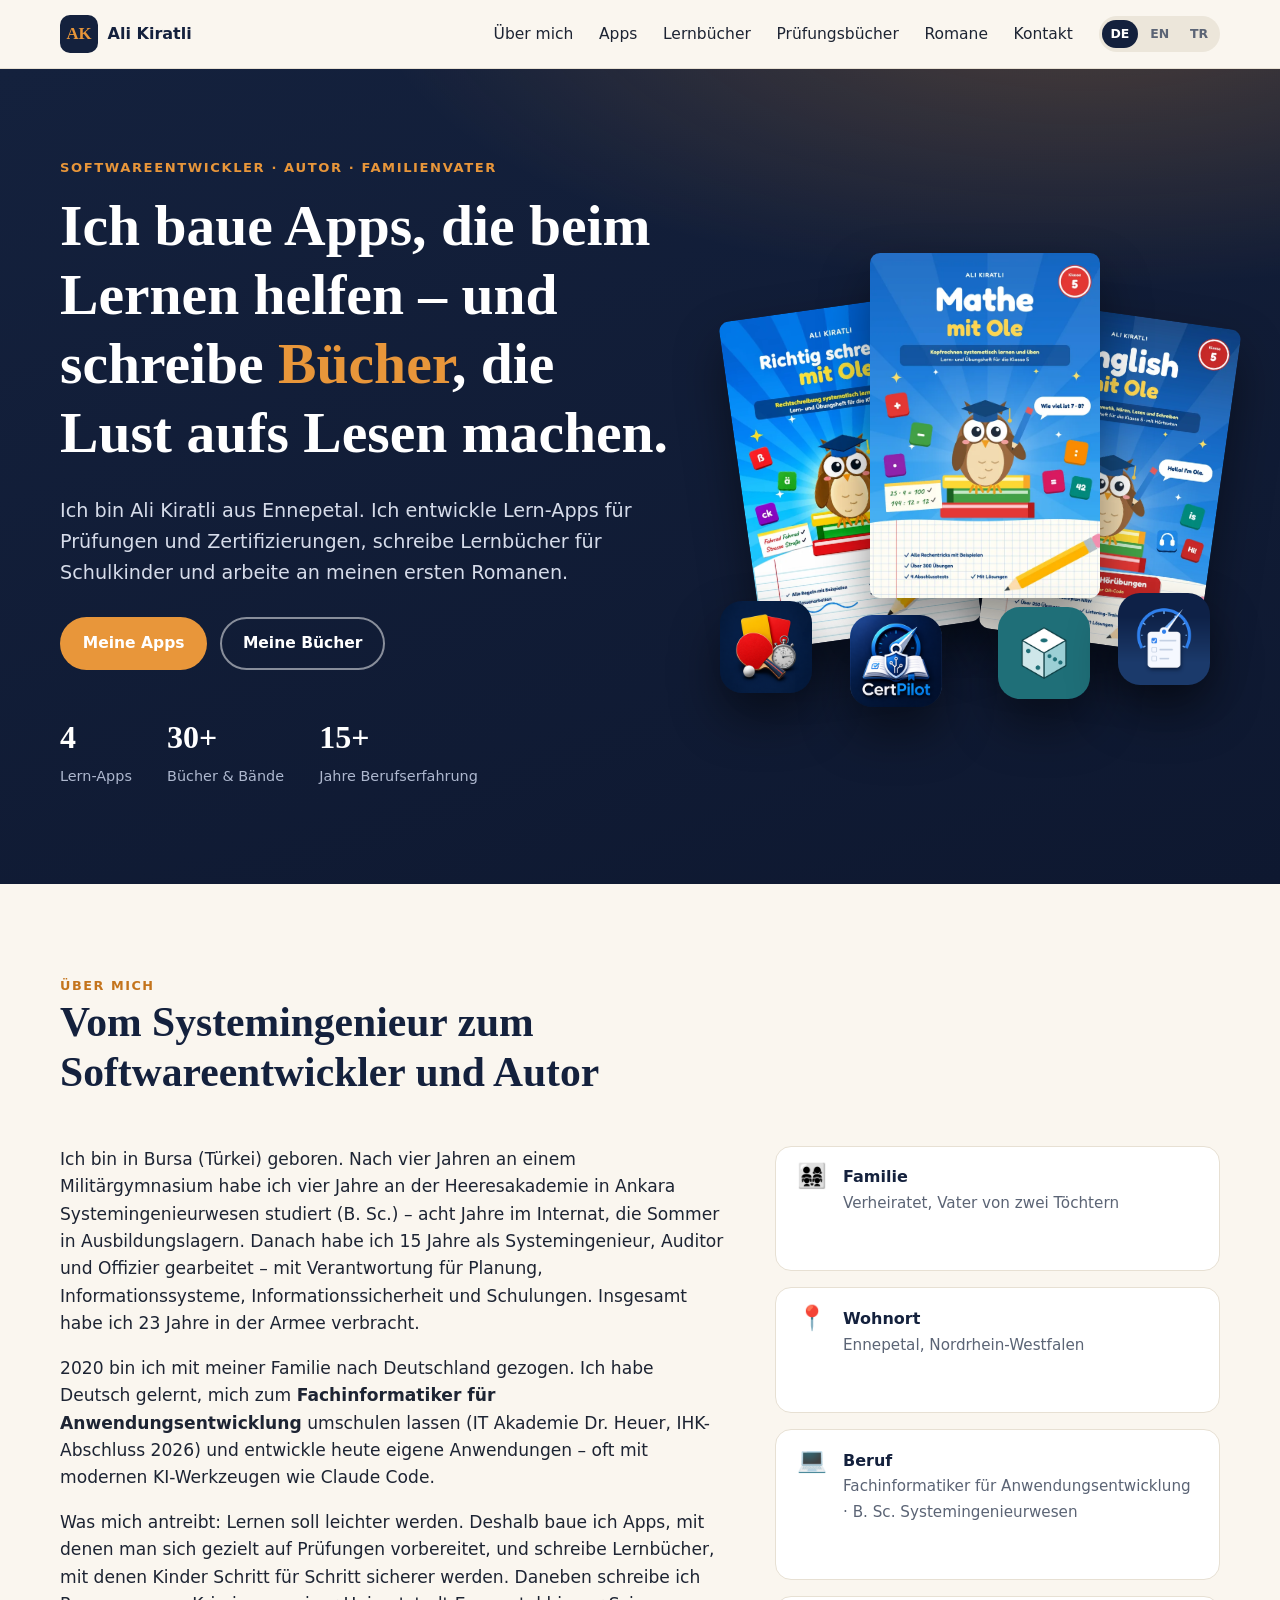
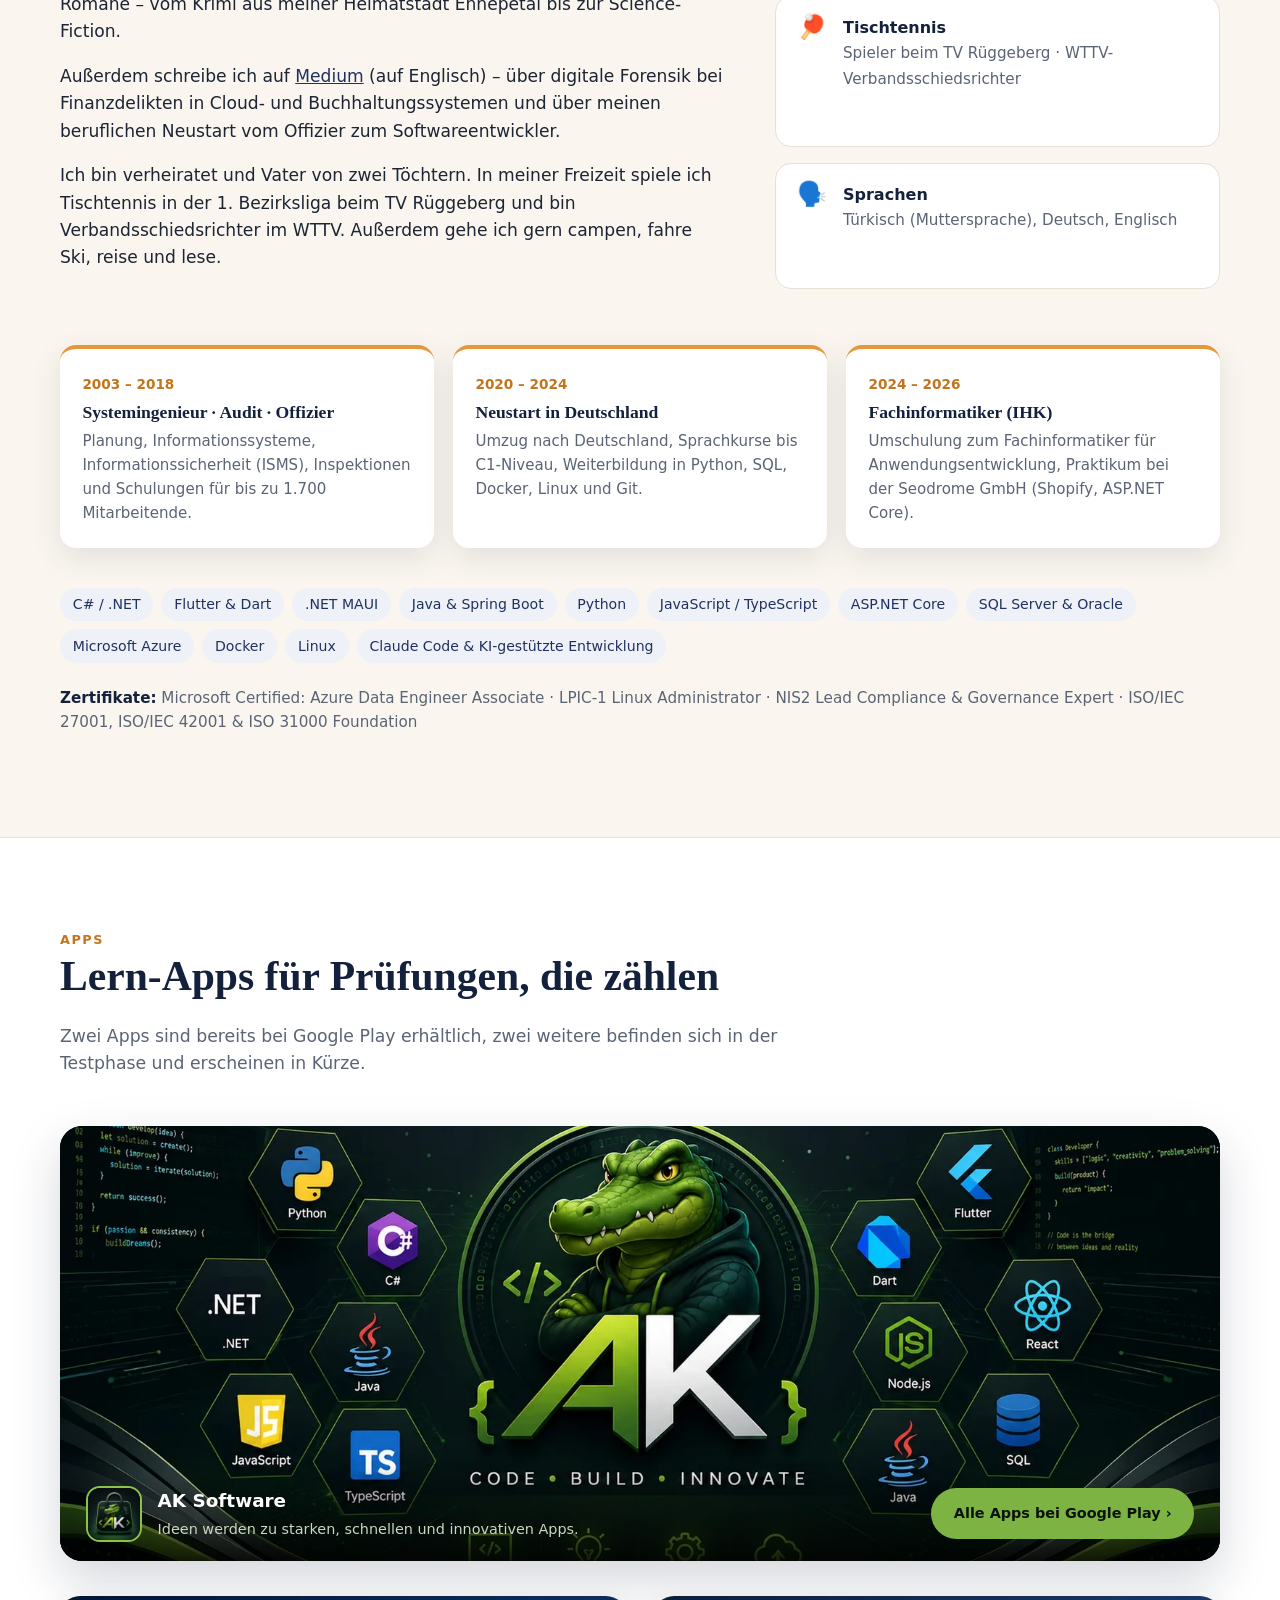
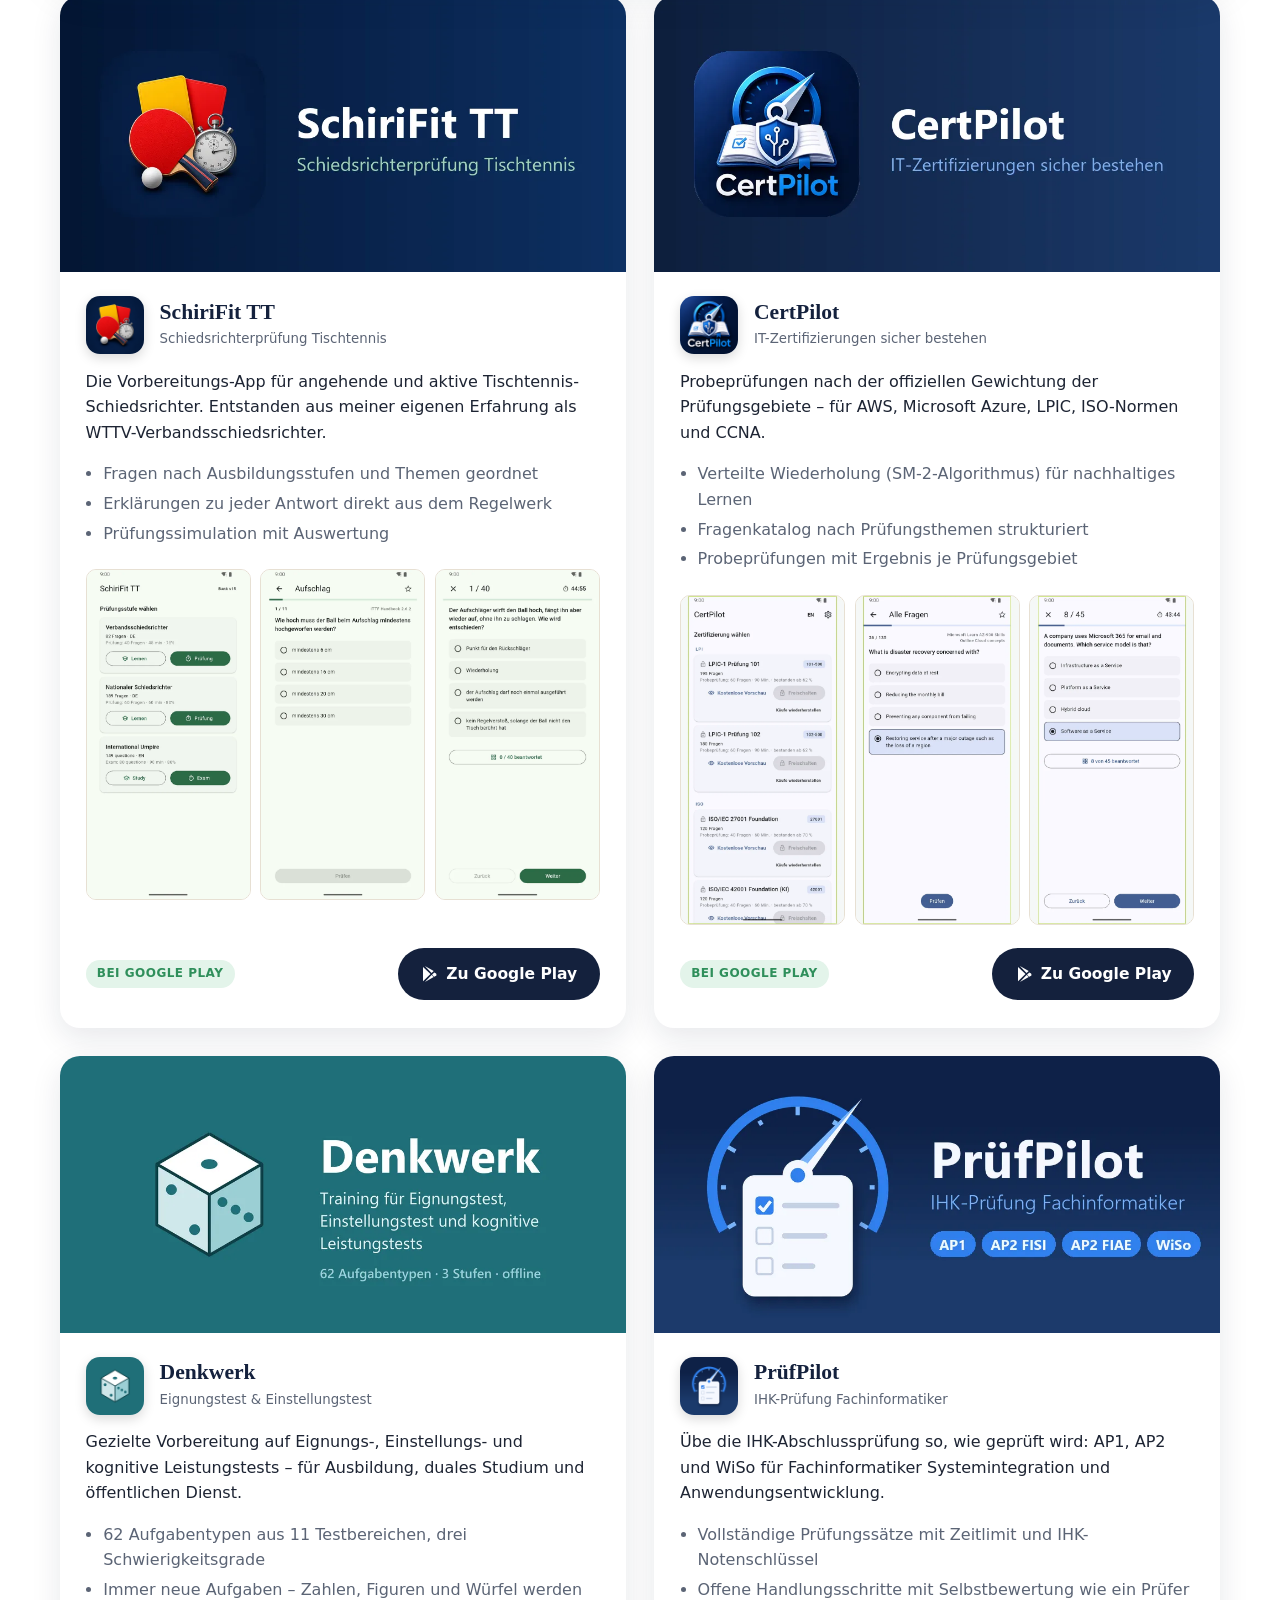
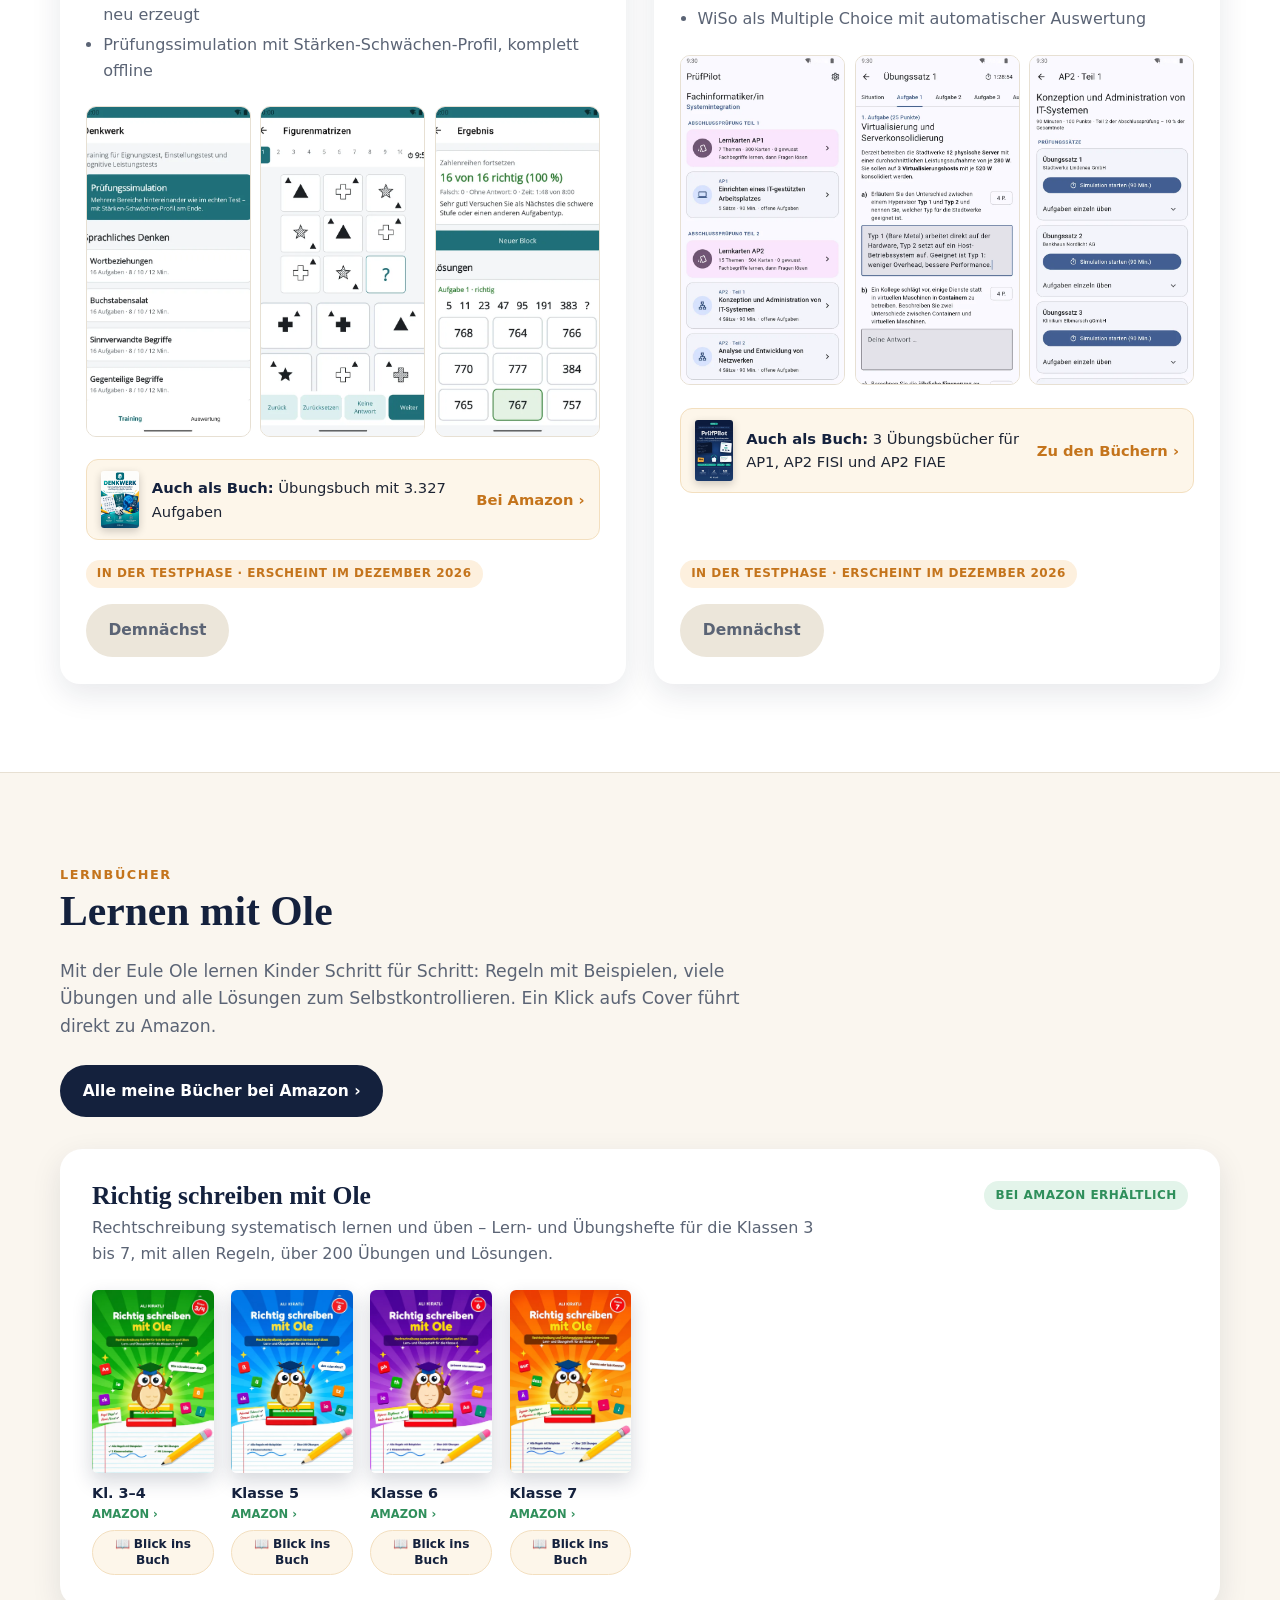
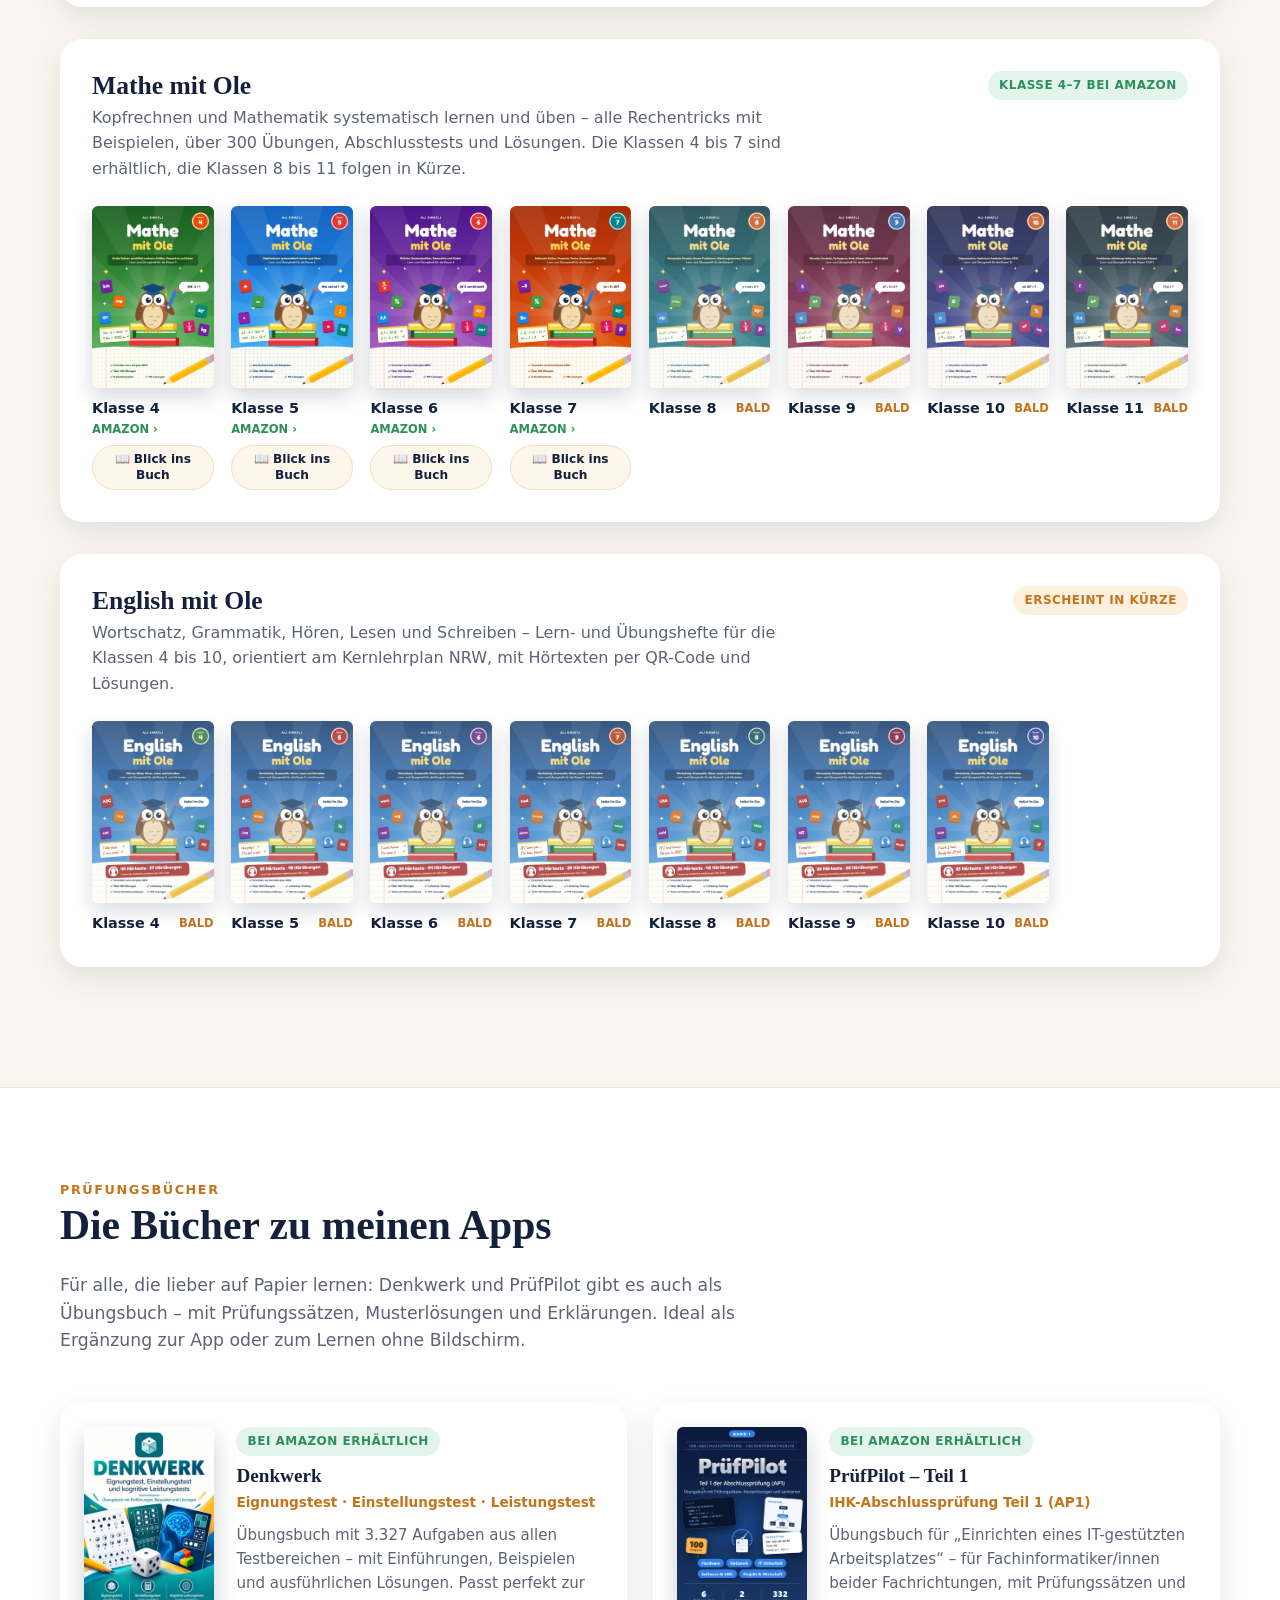
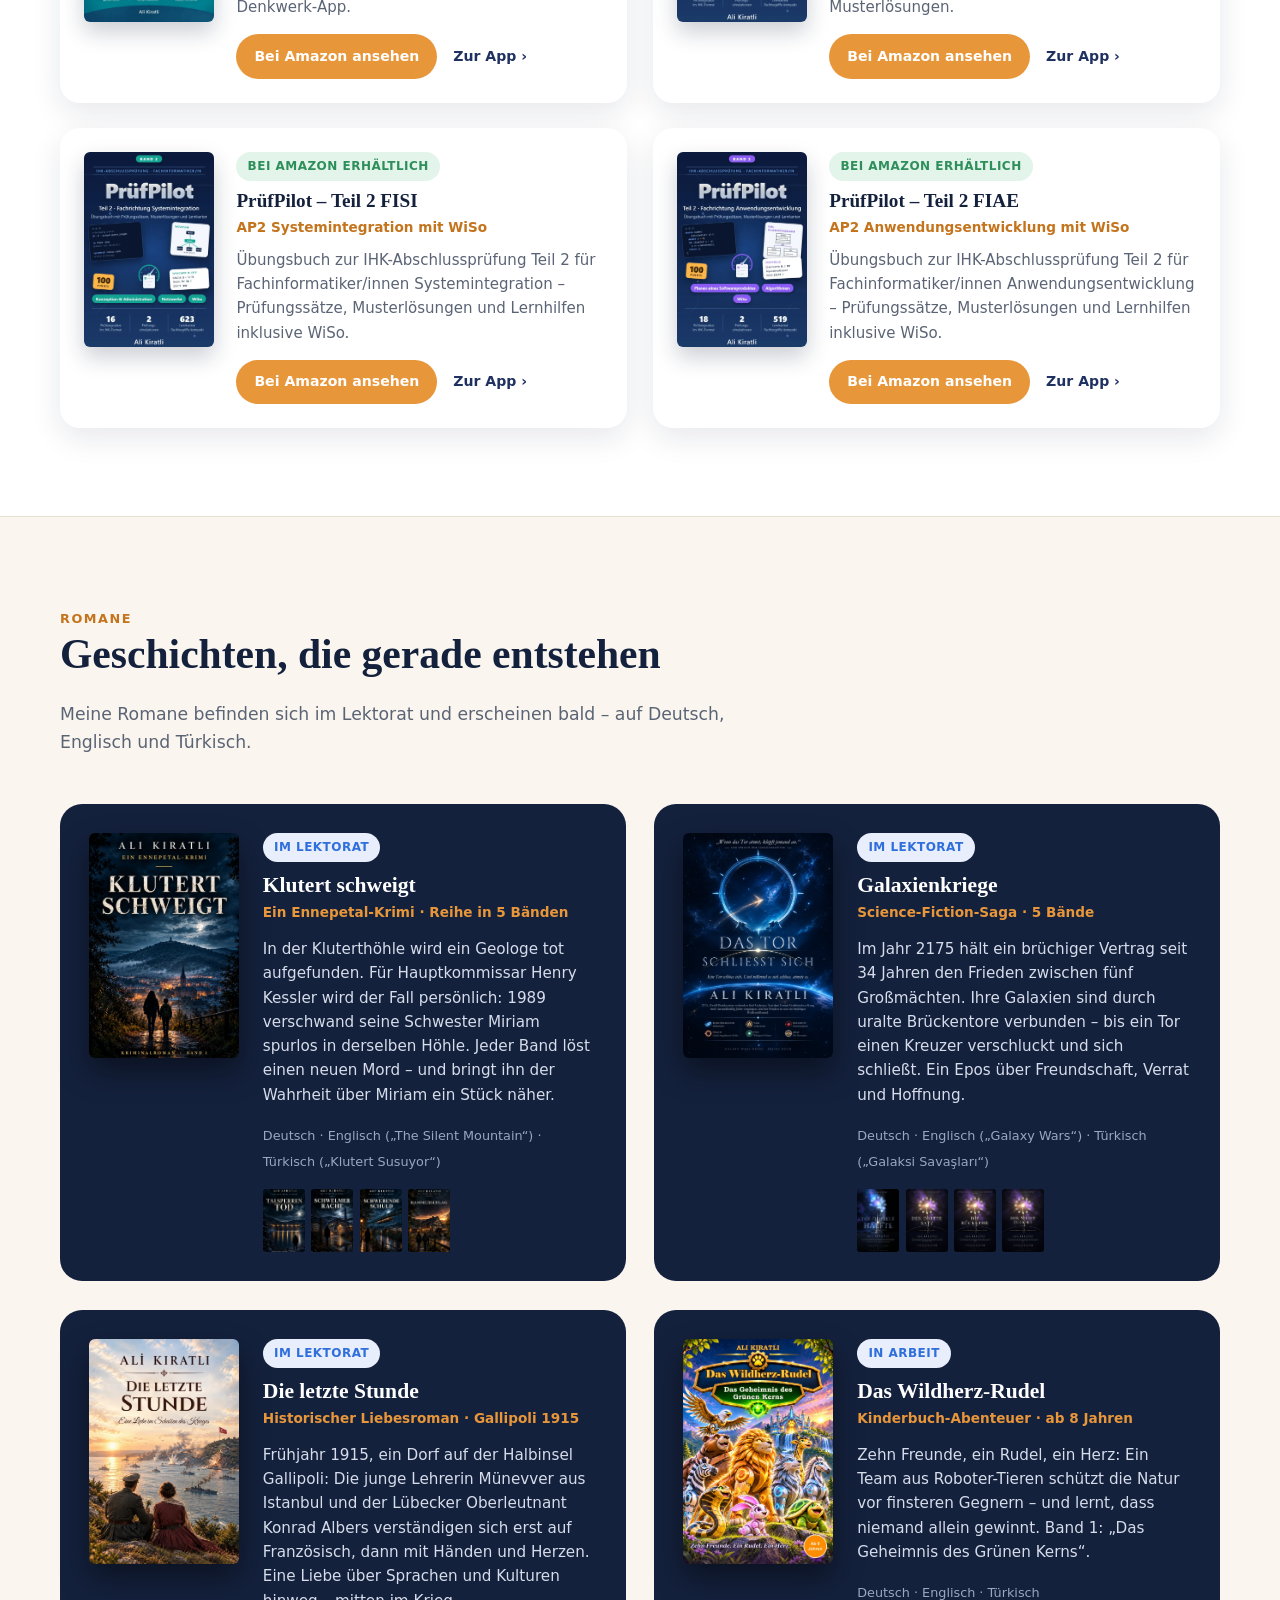
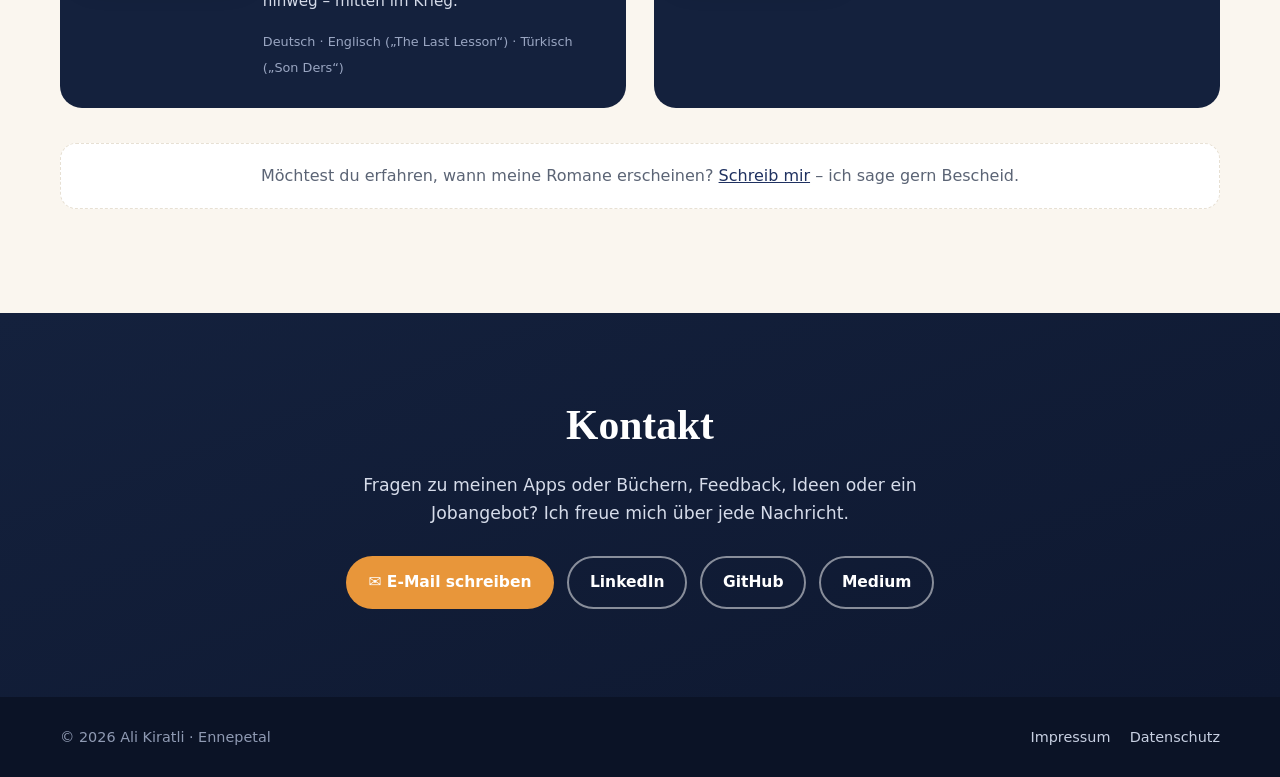
==== commit 3bae075b: "Blick ins Buch: 6 Leseprobe-Seiten je Ole-Buch mit Viewer (DE/EN/TR) Co-Authored-By: Claude Opus 5.5" ====
--- a/index.html
+++ b/index.html
@@ -265,10 +265,10 @@
         <span class="badge badge-live">Bei Amazon erhältlich</span>
       </div>
       <div class="covers">
-        <a class="cover" href="https://www.amazon.de/dp/B0HQ5HKKGM" target="_blank" rel="noopener"><img src="assets/img/books/rs-3-4.webp" alt="Richtig schreiben mit Ole – Klasse 3–4" loading="lazy"><span class="cap">Kl. 3–4 <em>AMAZON ›</em></span></a>
-        <a class="cover" href="https://www.amazon.de/dp/B0HQ585RS4" target="_blank" rel="noopener"><img src="assets/img/books/rs-5.webp" alt="Richtig schreiben mit Ole – Klasse 5" loading="lazy"><span class="cap">Klasse 5 <em>AMAZON ›</em></span></a>
-        <a class="cover" href="https://www.amazon.de/dp/B0HQY8XVKL" target="_blank" rel="noopener"><img src="assets/img/books/rs-6.webp" alt="Richtig schreiben mit Ole – Klasse 6" loading="lazy"><span class="cap">Klasse 6 <em>AMAZON ›</em></span></a>
-        <a class="cover" href="https://www.amazon.de/dp/B0HQY9NMVP" target="_blank" rel="noopener"><img src="assets/img/books/rs-7.webp" alt="Richtig schreiben mit Ole – Klasse 7" loading="lazy"><span class="cap">Klasse 7 <em>AMAZON ›</em></span></a>
+        <div class="cover-item"><a class="cover" href="https://www.amazon.de/dp/B0HQ5HKKGM" target="_blank" rel="noopener"><img src="assets/img/books/rs-3-4.webp" alt="Richtig schreiben mit Ole – Klasse 3–4" loading="lazy"><span class="cap">Kl. 3–4 <em>AMAZON ›</em></span></a><button class="peek" type="button" data-book="rs-3-4" data-title="Richtig schreiben mit Ole – Klasse 3–4" data-buy="https://www.amazon.de/dp/B0HQ5HKKGM">📖 Blick ins Buch</button></div>
+        <div class="cover-item"><a class="cover" href="https://www.amazon.de/dp/B0HQ585RS4" target="_blank" rel="noopener"><img src="assets/img/books/rs-5.webp" alt="Richtig schreiben mit Ole – Klasse 5" loading="lazy"><span class="cap">Klasse 5 <em>AMAZON ›</em></span></a><button class="peek" type="button" data-book="rs-5" data-title="Richtig schreiben mit Ole – Klasse 5" data-buy="https://www.amazon.de/dp/B0HQ585RS4">📖 Blick ins Buch</button></div>
+        <div class="cover-item"><a class="cover" href="https://www.amazon.de/dp/B0HQY8XVKL" target="_blank" rel="noopener"><img src="assets/img/books/rs-6.webp" alt="Richtig schreiben mit Ole – Klasse 6" loading="lazy"><span class="cap">Klasse 6 <em>AMAZON ›</em></span></a><button class="peek" type="button" data-book="rs-6" data-title="Richtig schreiben mit Ole – Klasse 6" data-buy="https://www.amazon.de/dp/B0HQY8XVKL">📖 Blick ins Buch</button></div>
+        <div class="cover-item"><a class="cover" href="https://www.amazon.de/dp/B0HQY9NMVP" target="_blank" rel="noopener"><img src="assets/img/books/rs-7.webp" alt="Richtig schreiben mit Ole – Klasse 7" loading="lazy"><span class="cap">Klasse 7 <em>AMAZON ›</em></span></a><button class="peek" type="button" data-book="rs-7" data-title="Richtig schreiben mit Ole – Klasse 7" data-buy="https://www.amazon.de/dp/B0HQY9NMVP">📖 Blick ins Buch</button></div>
       </div>
     </div>
 
@@ -282,10 +282,10 @@
         <span class="badge badge-live">Klasse 4–7 bei Amazon</span>
       </div>
       <div class="covers">
-        <a class="cover" href="https://www.amazon.de/dp/B0HRVQH3DS" target="_blank" rel="noopener"><img src="assets/img/books/mathe-4.webp" alt="Mathe mit Ole – Klasse 4" loading="lazy"><span class="cap">Klasse 4 <em>AMAZON ›</em></span></a>
-        <a class="cover" href="https://www.amazon.de/dp/B0HRVHYV1J" target="_blank" rel="noopener"><img src="assets/img/books/mathe-5.webp" alt="Mathe mit Ole – Klasse 5" loading="lazy"><span class="cap">Klasse 5 <em>AMAZON ›</em></span></a>
-        <a class="cover" href="https://www.amazon.de/dp/B0HSM9DJZQ" target="_blank" rel="noopener"><img src="assets/img/books/mathe-6.webp" alt="Mathe mit Ole – Klasse 6" loading="lazy"><span class="cap">Klasse 6 <em>AMAZON ›</em></span></a>
-        <a class="cover" href="https://www.amazon.de/dp/B0HSM4L9Q2" target="_blank" rel="noopener"><img src="assets/img/books/mathe-7.webp" alt="Mathe mit Ole – Klasse 7" loading="lazy"><span class="cap">Klasse 7 <em>AMAZON ›</em></span></a>
+        <div class="cover-item"><a class="cover" href="https://www.amazon.de/dp/B0HRVQH3DS" target="_blank" rel="noopener"><img src="assets/img/books/mathe-4.webp" alt="Mathe mit Ole – Klasse 4" loading="lazy"><span class="cap">Klasse 4 <em>AMAZON ›</em></span></a><button class="peek" type="button" data-book="mathe-4" data-title="Mathe mit Ole – Klasse 4" data-buy="https://www.amazon.de/dp/B0HRVQH3DS">📖 Blick ins Buch</button></div>
+        <div class="cover-item"><a class="cover" href="https://www.amazon.de/dp/B0HRVHYV1J" target="_blank" rel="noopener"><img src="assets/img/books/mathe-5.webp" alt="Mathe mit Ole – Klasse 5" loading="lazy"><span class="cap">Klasse 5 <em>AMAZON ›</em></span></a><button class="peek" type="button" data-book="mathe-5" data-title="Mathe mit Ole – Klasse 5" data-buy="https://www.amazon.de/dp/B0HRVHYV1J">📖 Blick ins Buch</button></div>
+        <div class="cover-item"><a class="cover" href="https://www.amazon.de/dp/B0HSM9DJZQ" target="_blank" rel="noopener"><img src="assets/img/books/mathe-6.webp" alt="Mathe mit Ole – Klasse 6" loading="lazy"><span class="cap">Klasse 6 <em>AMAZON ›</em></span></a><button class="peek" type="button" data-book="mathe-6" data-title="Mathe mit Ole – Klasse 6" data-buy="https://www.amazon.de/dp/B0HSM9DJZQ">📖 Blick ins Buch</button></div>
+        <div class="cover-item"><a class="cover" href="https://www.amazon.de/dp/B0HSM4L9Q2" target="_blank" rel="noopener"><img src="assets/img/books/mathe-7.webp" alt="Mathe mit Ole – Klasse 7" loading="lazy"><span class="cap">Klasse 7 <em>AMAZON ›</em></span></a><button class="peek" type="button" data-book="mathe-7" data-title="Mathe mit Ole – Klasse 7" data-buy="https://www.amazon.de/dp/B0HSM4L9Q2">📖 Blick ins Buch</button></div>
         <div class="cover soon"><img src="assets/img/books/mathe-8.webp" alt="Mathe mit Ole – Klasse 8" loading="lazy"><span class="cap">Klasse 8 <em>BALD</em></span></div>
         <div class="cover soon"><img src="assets/img/books/mathe-9.webp" alt="Mathe mit Ole – Klasse 9" loading="lazy"><span class="cap">Klasse 9 <em>BALD</em></span></div>
         <div class="cover soon"><img src="assets/img/books/mathe-10.webp" alt="Mathe mit Ole – Klasse 10" loading="lazy"><span class="cap">Klasse 10 <em>BALD</em></span></div>
--- a/assets/css/style.css
+++ b/assets/css/style.css
@@ -346,3 +346,44 @@
   .nav ul a { display: block; padding: .9rem 4vw; }
   .nav-right { gap: .8rem; }
 }
+
+/* ---------- Leseprobe / Blick ins Buch ---------- */
+.cover-item { display: flex; flex-direction: column; }
+.peek {
+  margin-top: .45rem; padding: .38rem .5rem; border: 1px solid #f3dfbf; background: #fdf6ea; color: var(--navy);
+  border-radius: 999px; font: inherit; font-size: .76rem; font-weight: 700; cursor: pointer; transition: .2s; line-height: 1.25;
+}
+.peek:hover { background: var(--amber); border-color: var(--amber); color: #fff; }
+.reader {
+  position: fixed; inset: 0; z-index: 210; background: rgba(8,12,24,.92); display: none;
+  grid-template-rows: auto 1fr auto; color: #fff; user-select: none; -webkit-user-select: none; -webkit-touch-callout: none;
+}
+.reader.open { display: grid; }
+.reader-top, .reader-bot { display: flex; align-items: center; justify-content: space-between; gap: 1rem; padding: .8rem 1.2rem; }
+.reader-top strong { font-size: 1rem; }
+.reader-top span { color: #aeb7cc; font-size: .9rem; margin-left: .6rem; }
+.reader-close { background: none; border: 0; color: #fff; font-size: 1.8rem; line-height: 1; cursor: pointer; padding: .2rem .5rem; }
+.reader-stage { position: relative; display: grid; place-items: center; min-height: 0; padding: 0 3.6rem; }
+.reader-stage img {
+  max-height: calc(100vh - 150px); max-height: calc(100dvh - 150px); max-width: 100%; width: auto; height: auto; border-radius: 4px; box-shadow: 0 20px 50px rgba(0,0,0,.5);
+  pointer-events: none; background: #fff;
+}
+.reader-nav {
+  position: absolute; top: 50%; transform: translateY(-50%); width: 46px; height: 46px; border-radius: 50%;
+  border: 0; background: rgba(255,255,255,.14); color: #fff; font-size: 1.5rem; cursor: pointer; transition: .2s;
+}
+.reader-nav:hover:not(:disabled) { background: var(--amber); }
+.reader-nav:disabled { opacity: .25; cursor: default; }
+.reader-prev { left: .8rem; } .reader-next { right: .8rem; }
+.reader-dots { display: flex; gap: .4rem; }
+.reader-dots i { width: 8px; height: 8px; border-radius: 50%; background: rgba(255,255,255,.3); }
+.reader-dots i.on { background: var(--amber); }
+.reader-bot small { color: #aeb7cc; }
+.reader-bot .btn { padding: .55rem 1.1rem; font-size: .9rem; }
+@media (max-width: 640px) {
+  .reader-stage { padding: 0 .6rem; }
+  .reader-nav { top: auto; bottom: .4rem; transform: none; }
+  .reader-bot { flex-wrap: wrap; justify-content: center; }
+  .reader-bot small { display: none; }
+}
+@media print { .reader, .reader * { display: none !important; } }
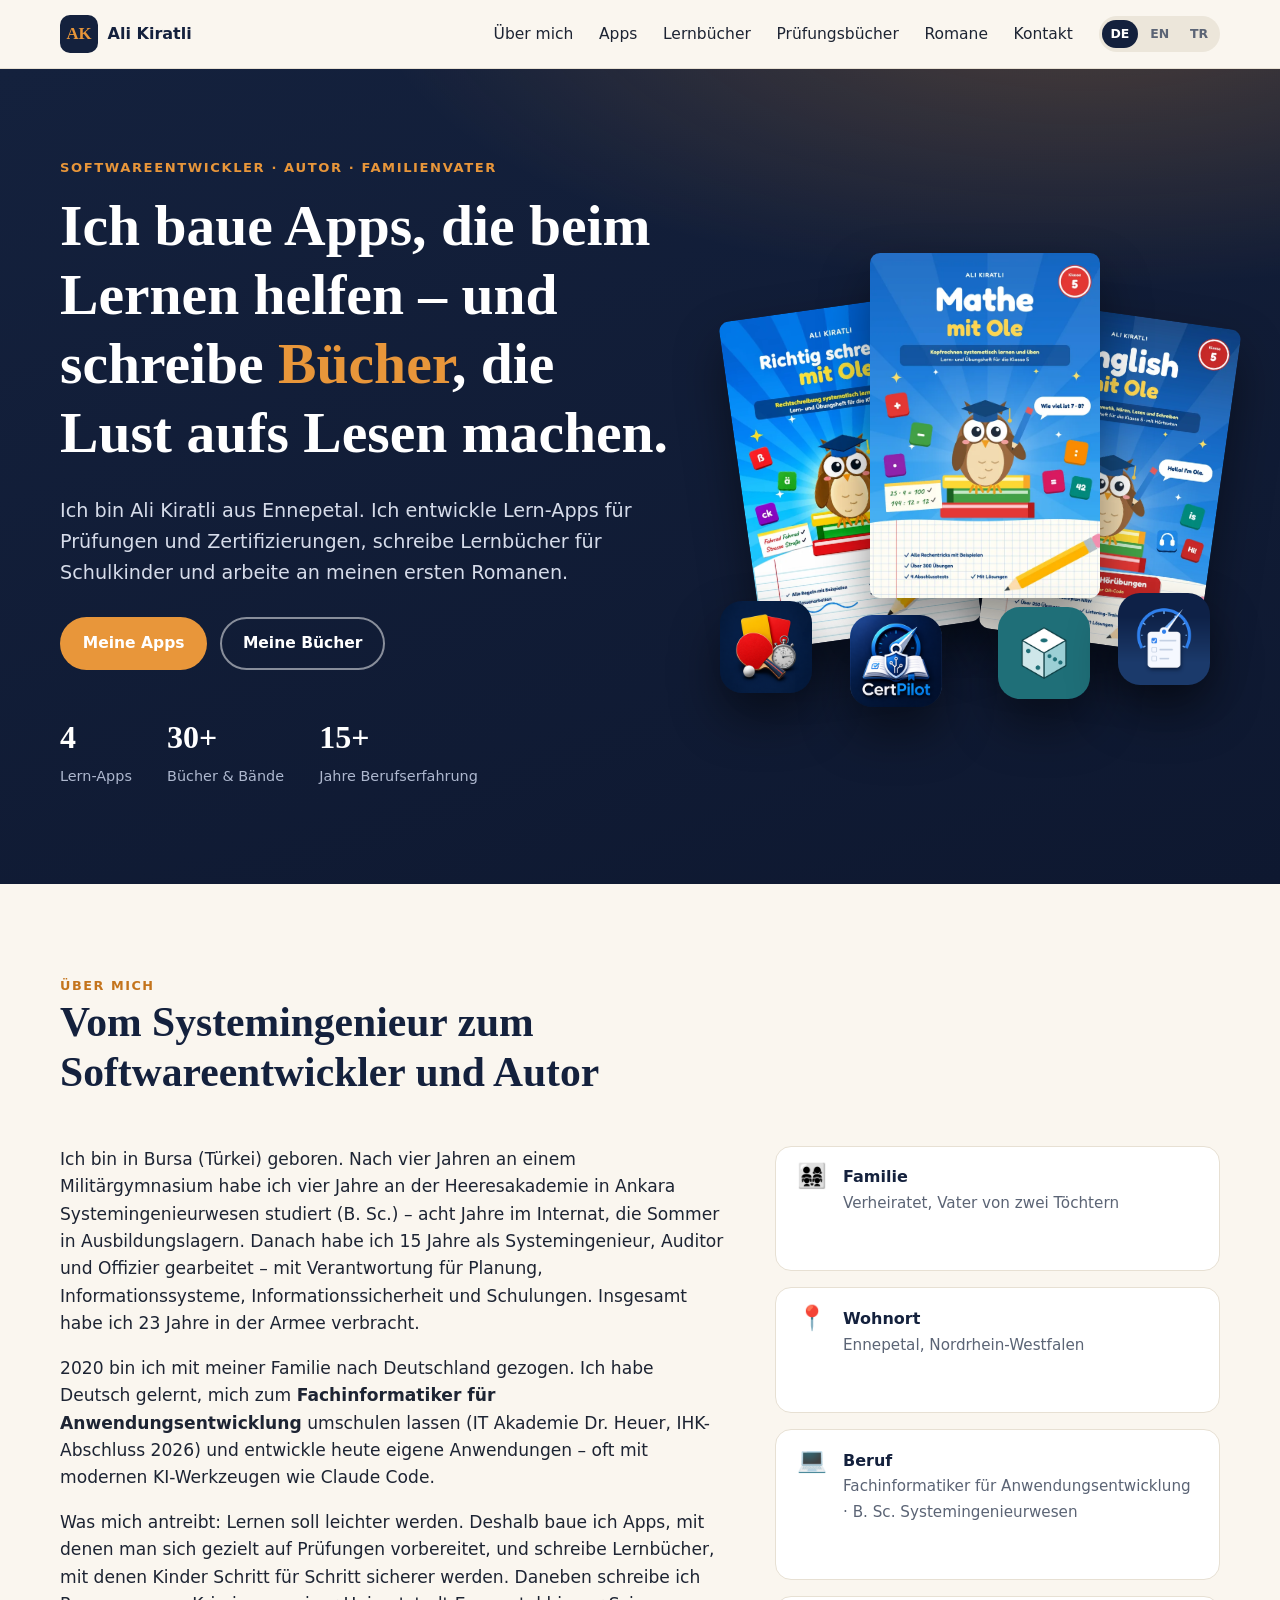
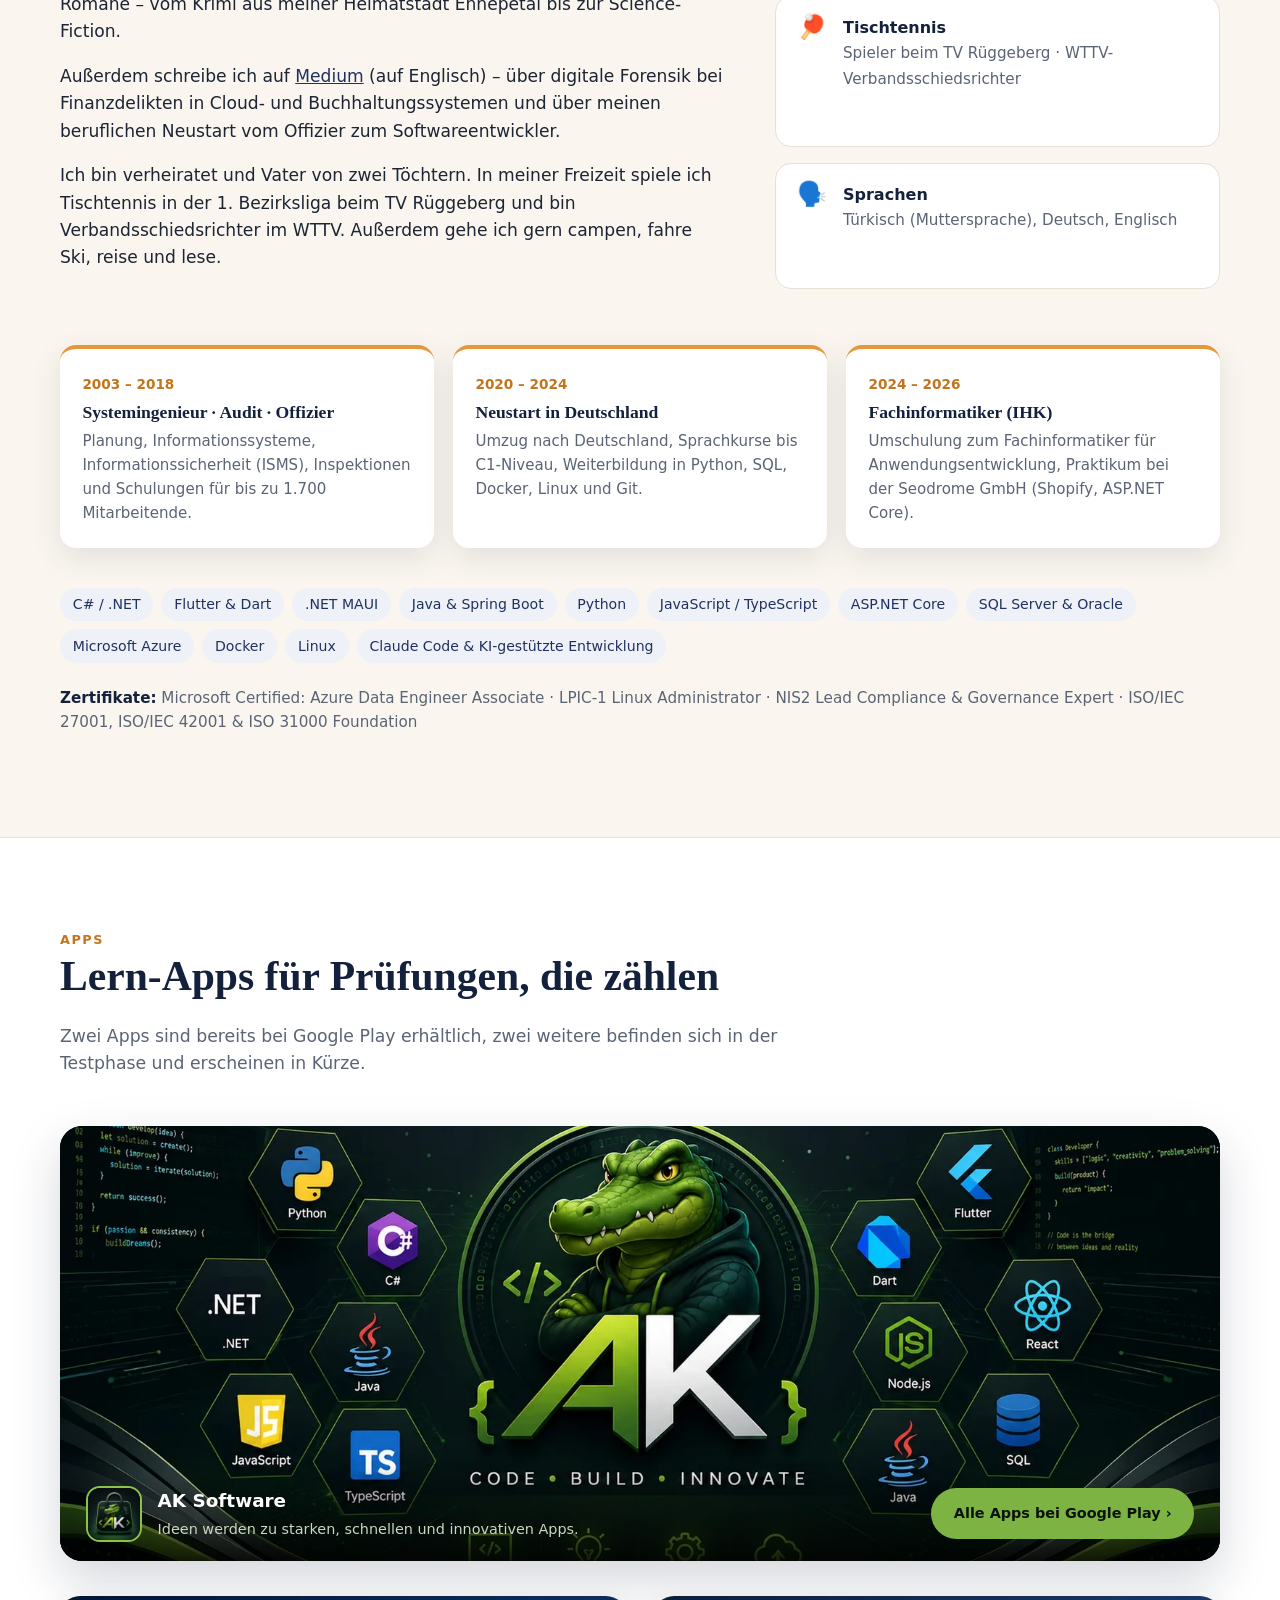
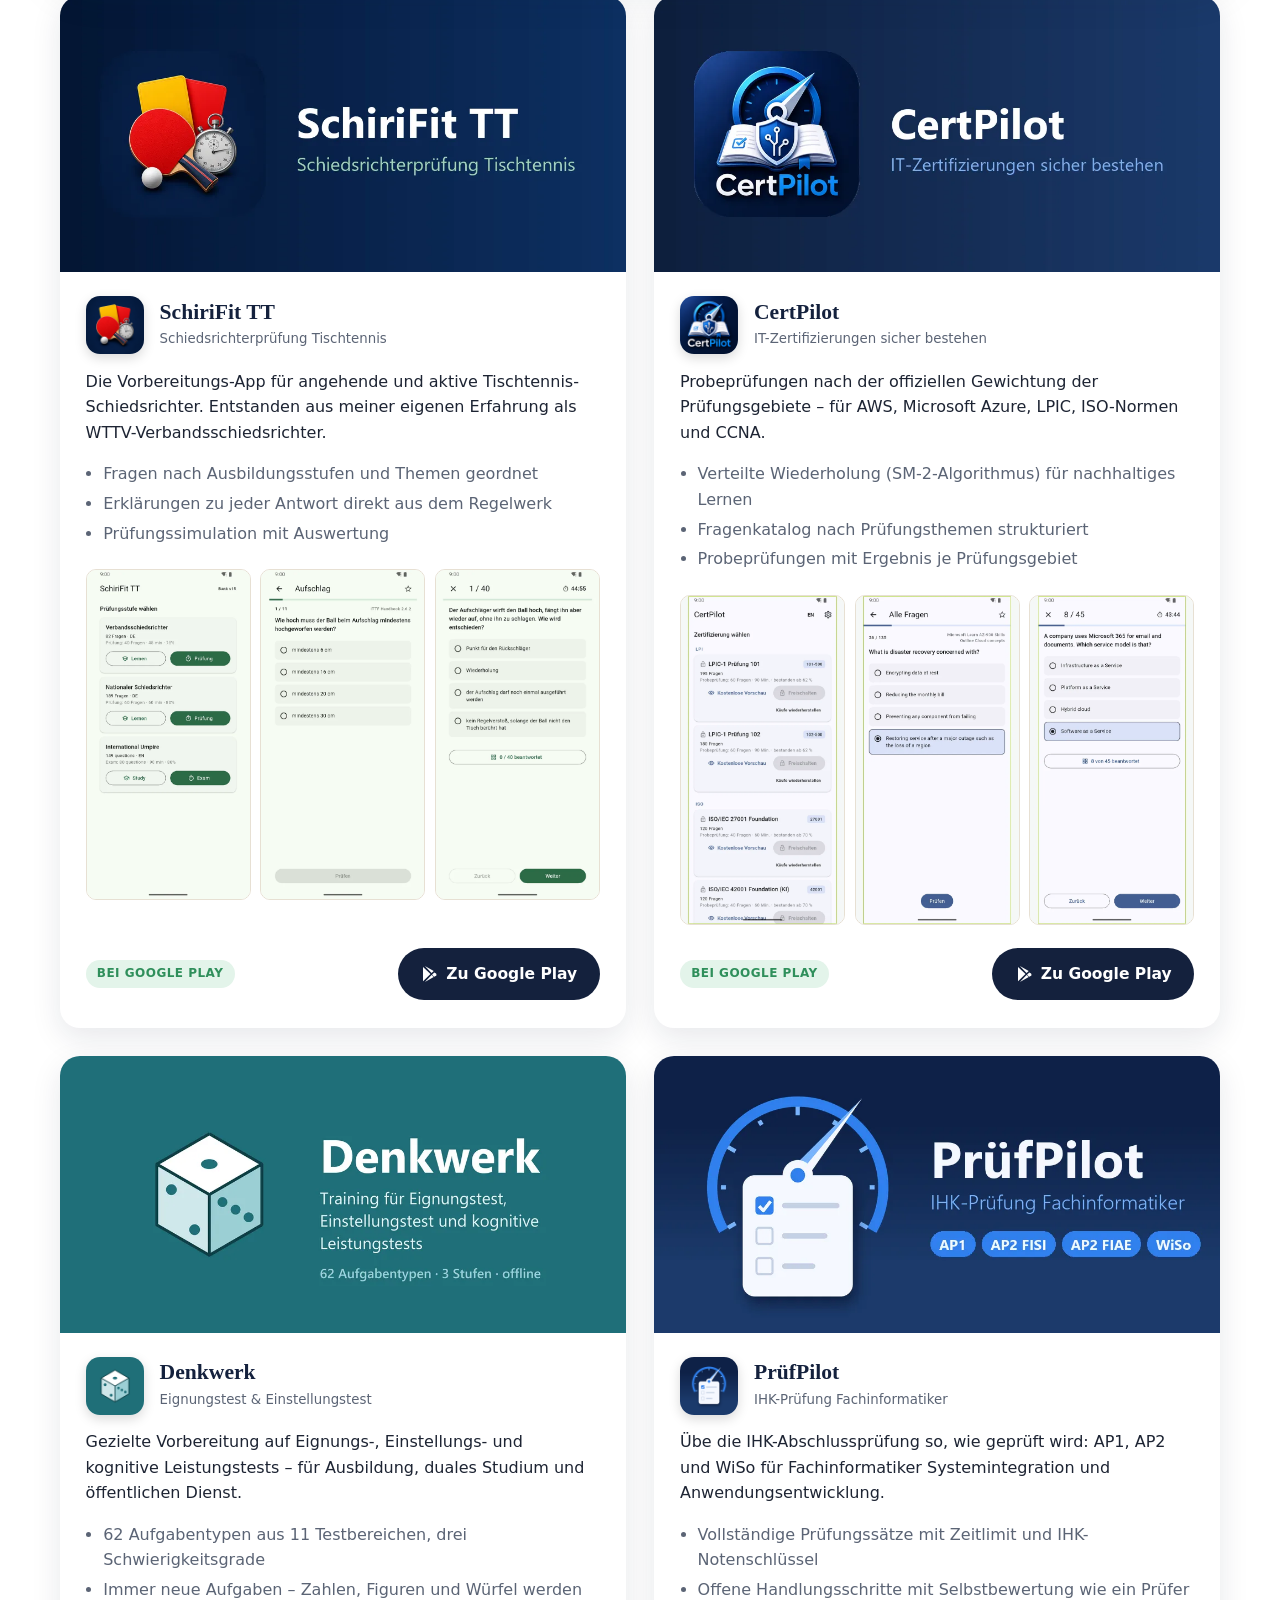
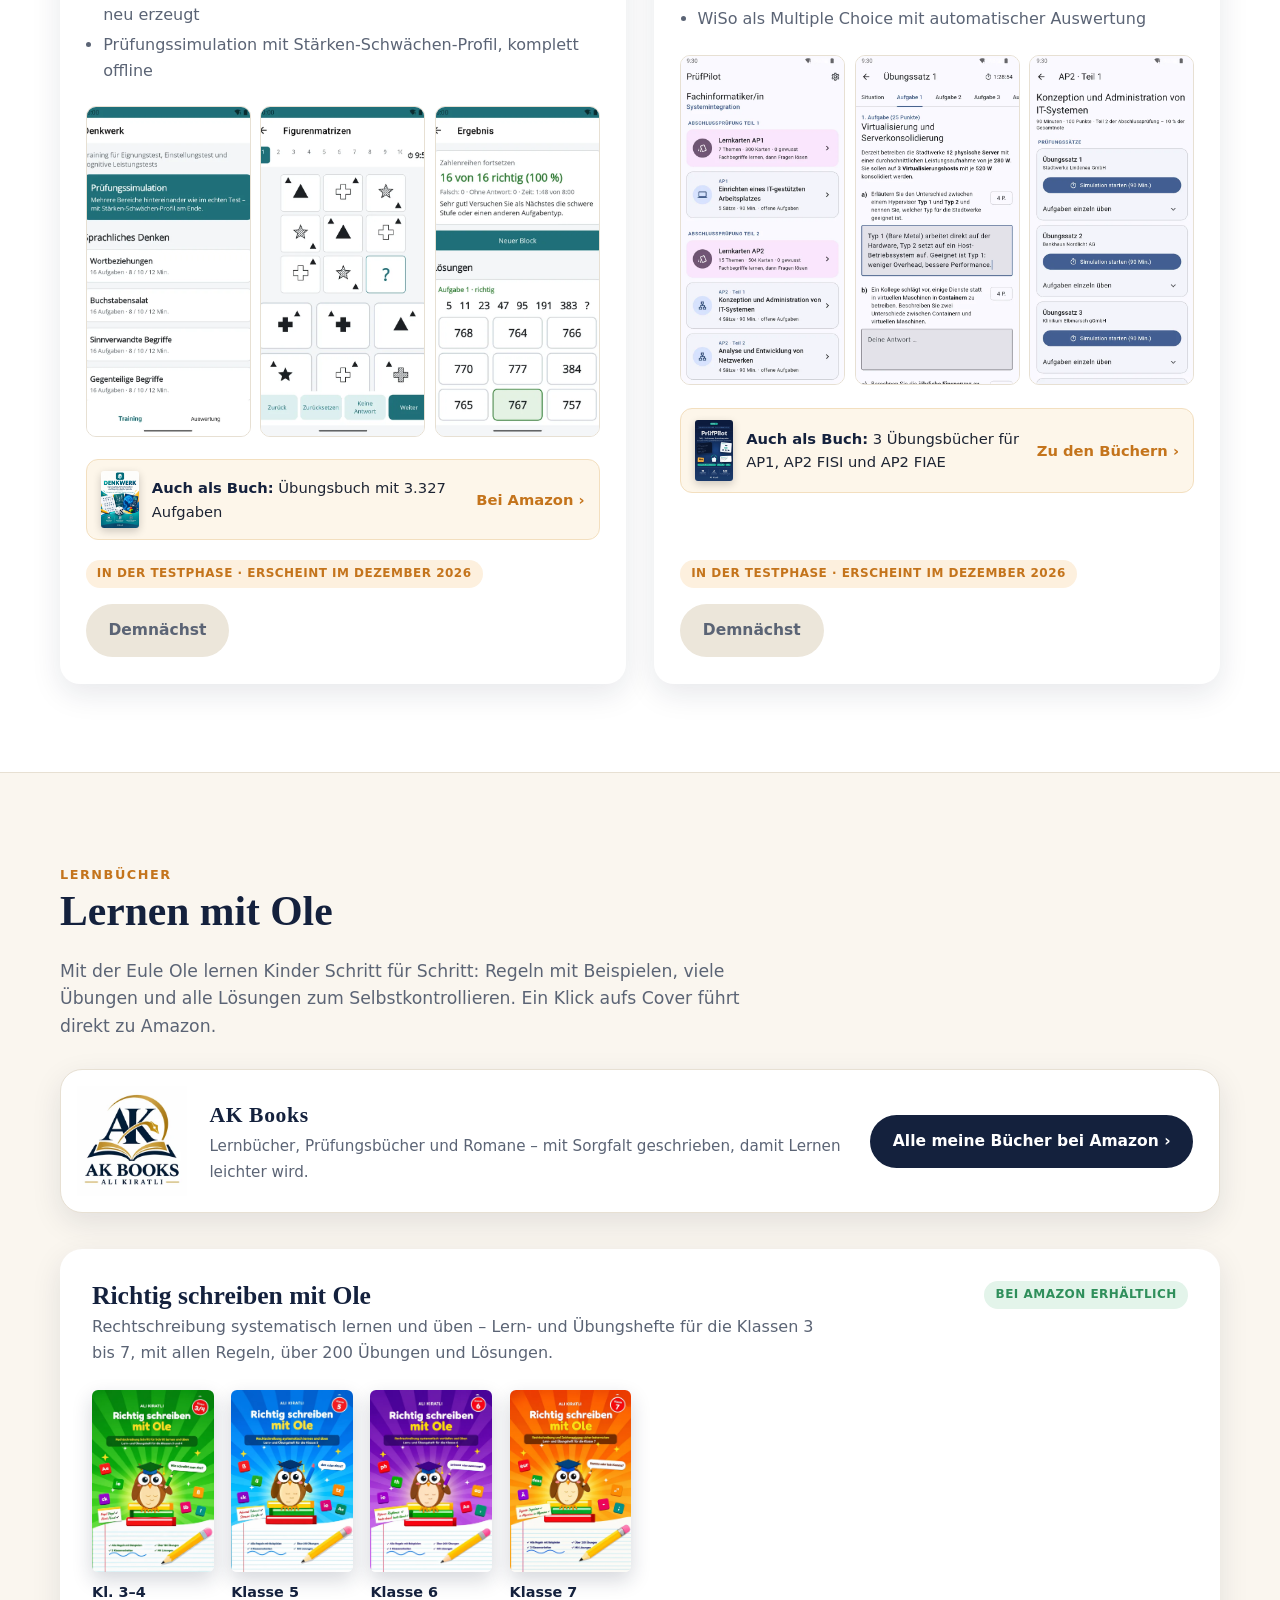
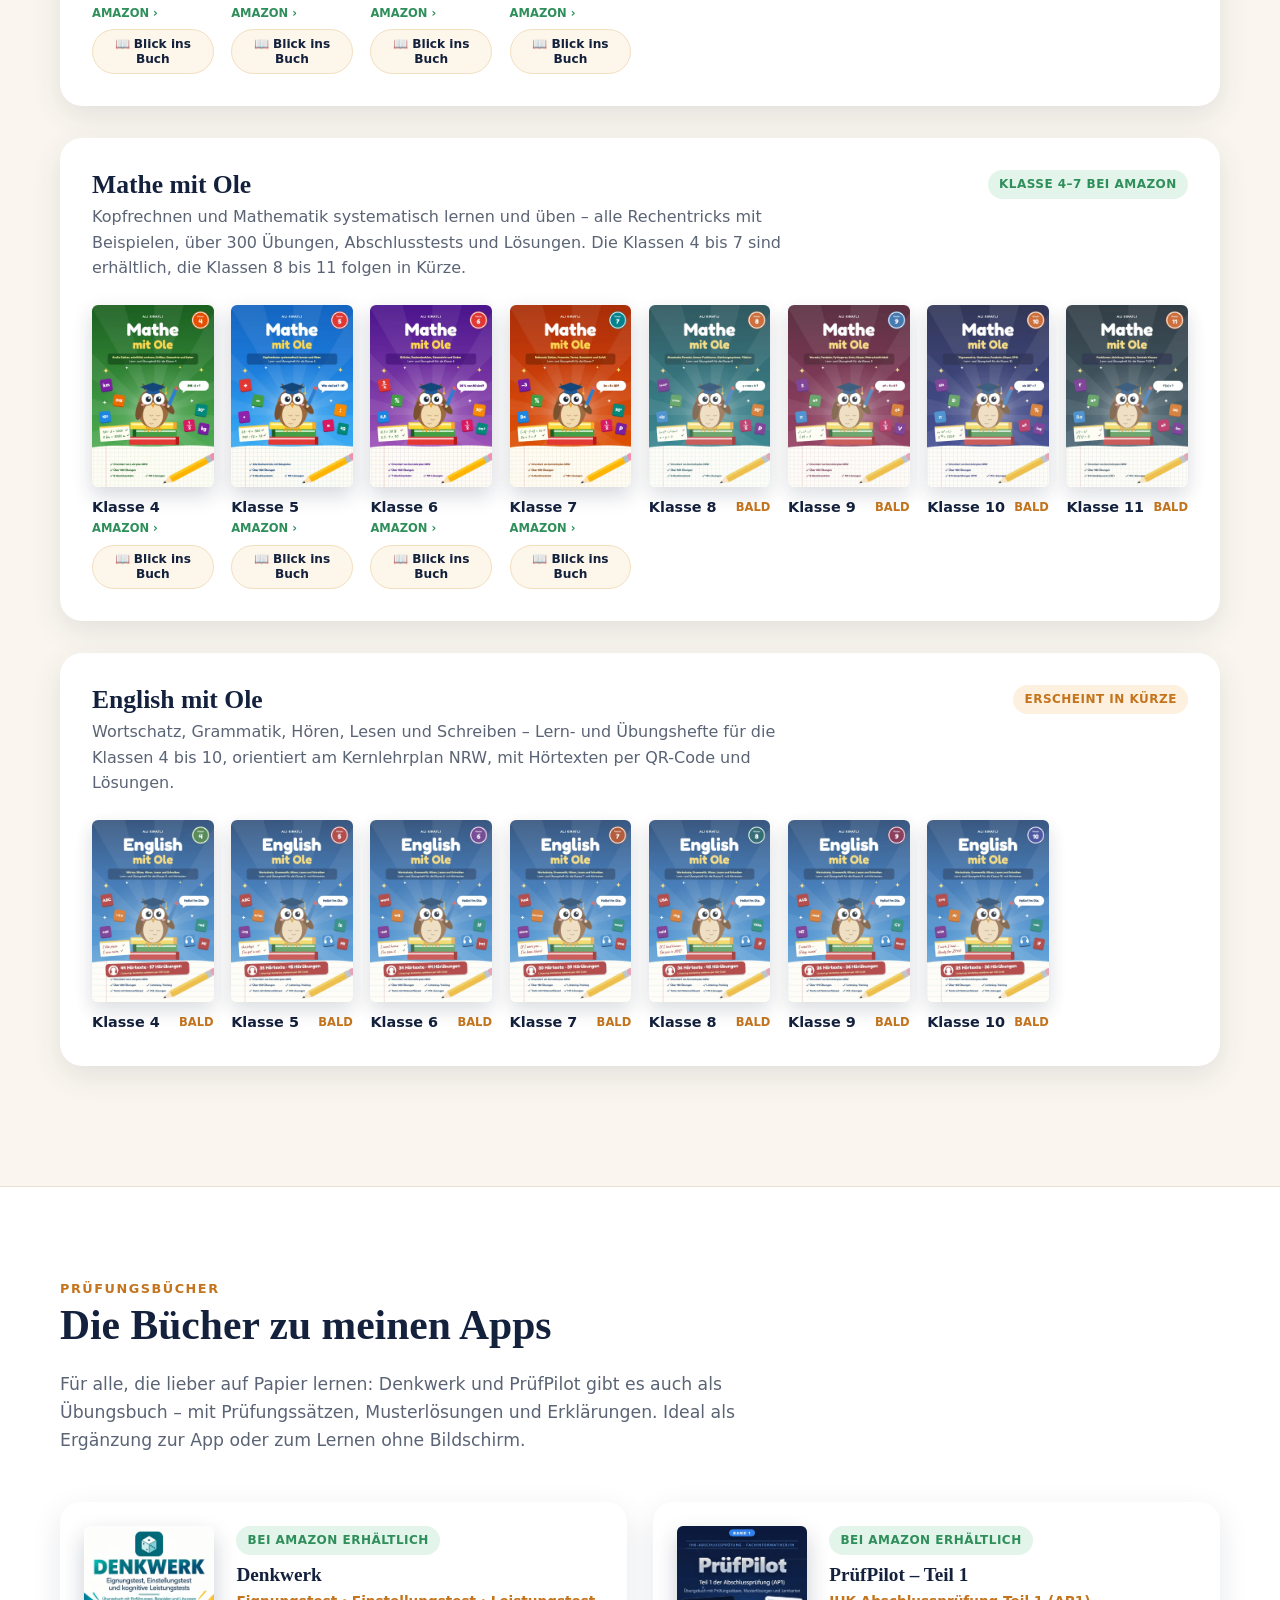
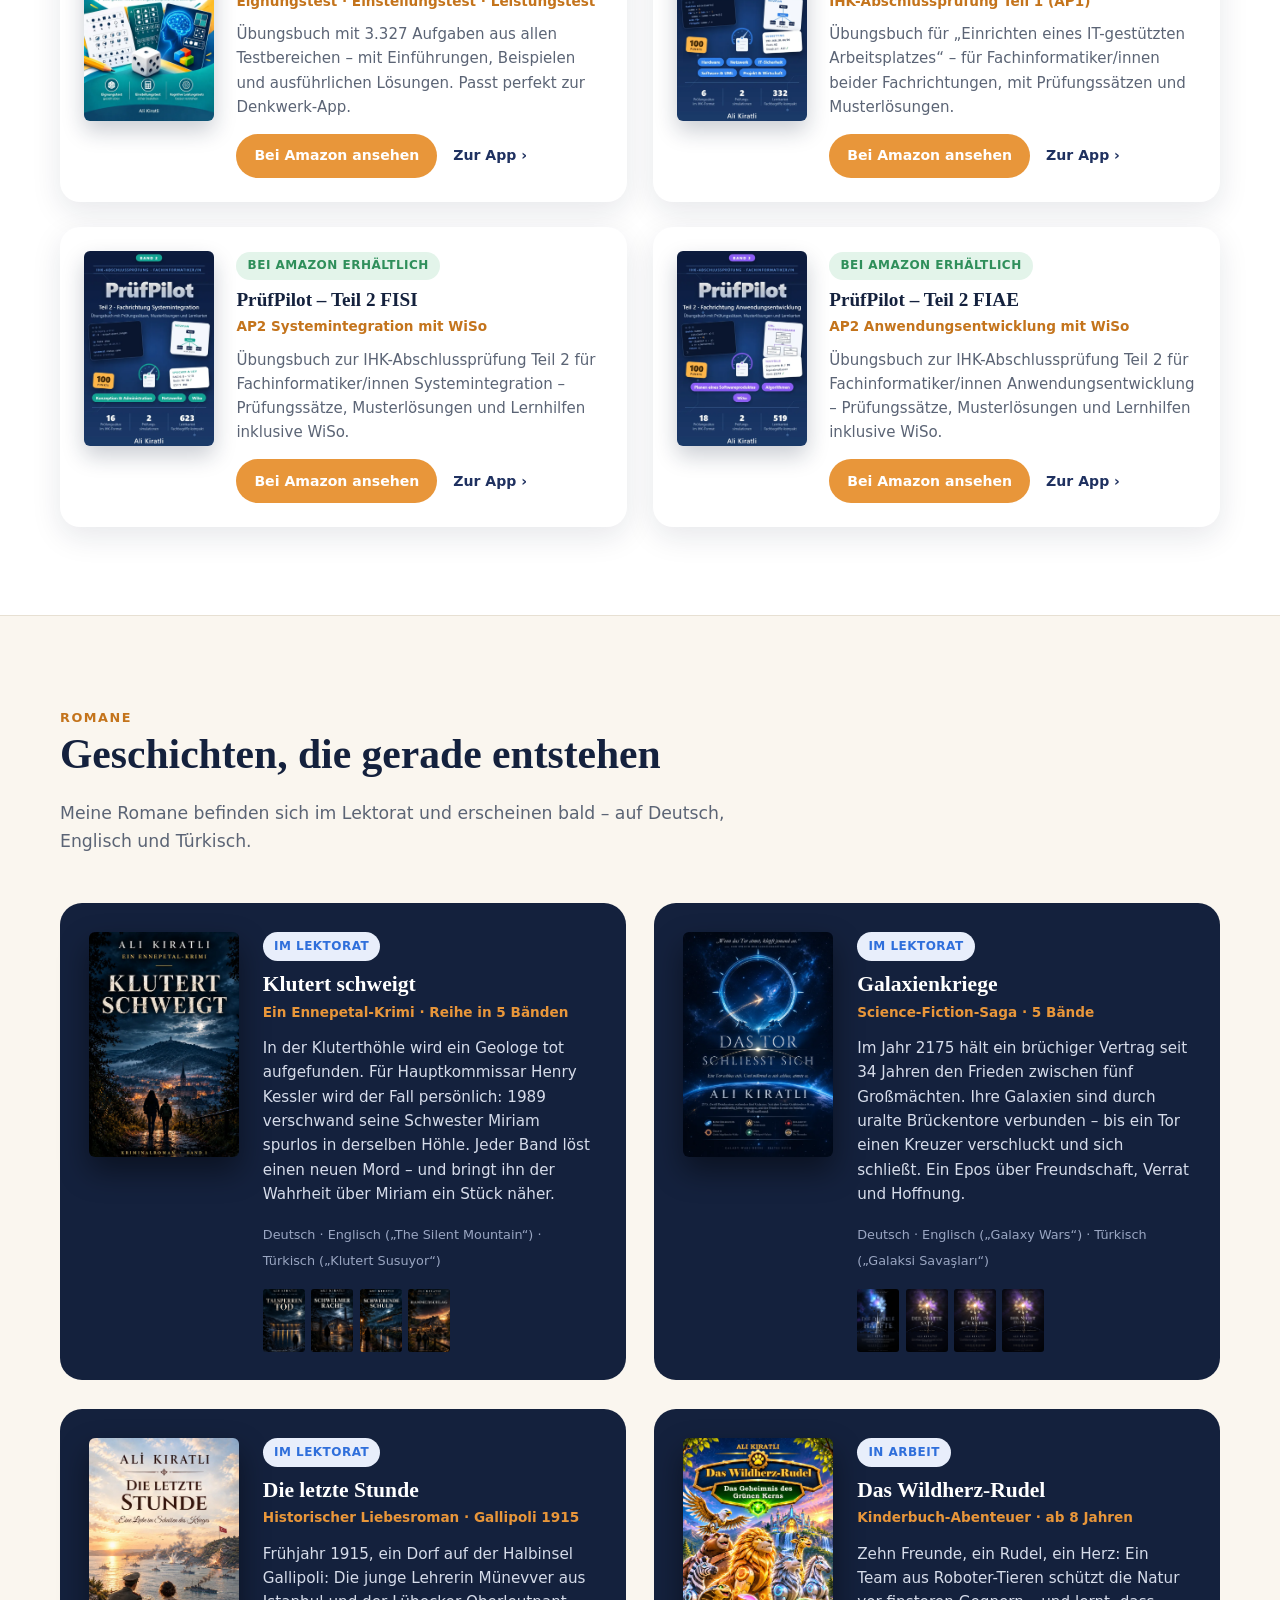
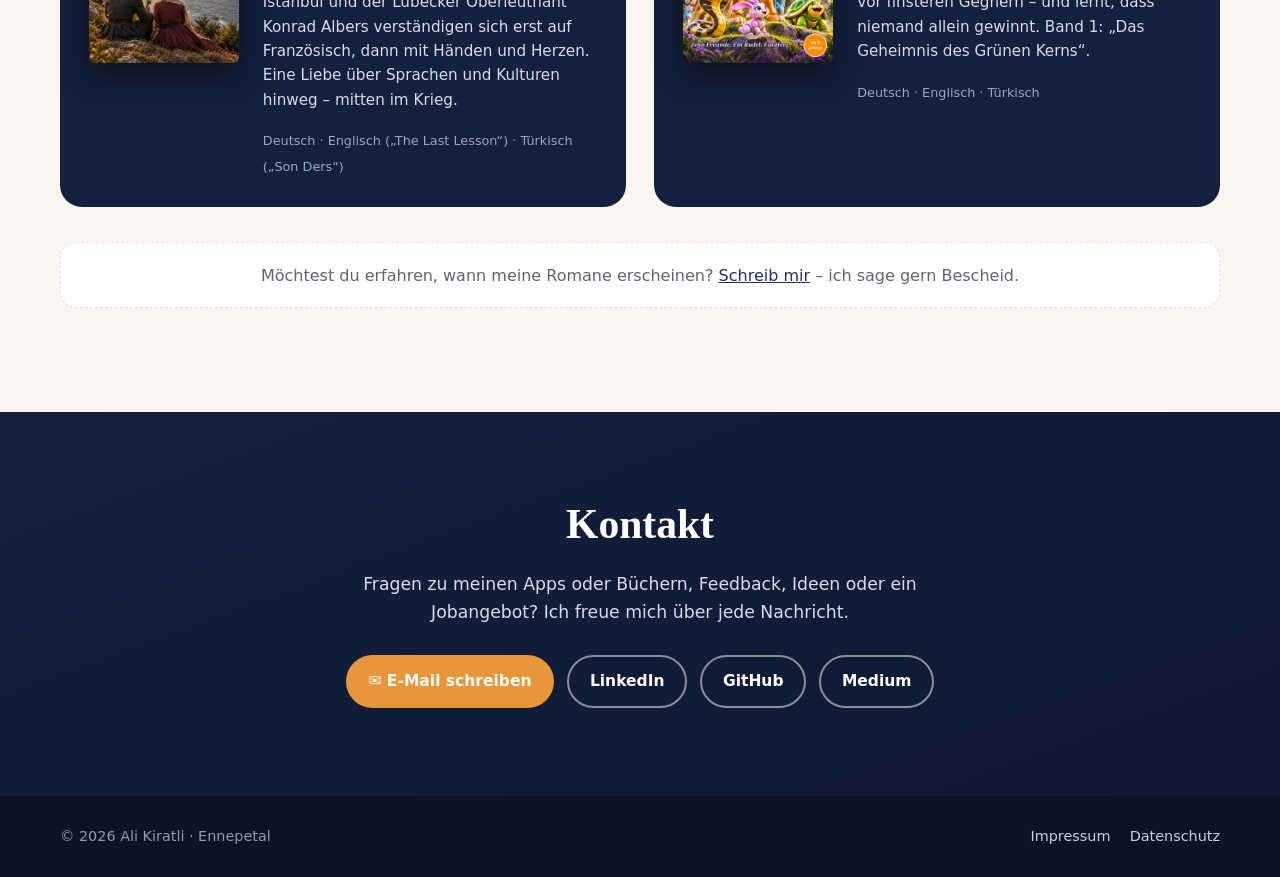
==== commit bb8dd3ce: "AK Books Logo: Verlagskarte im Abschnitt Lernbücher (DE/EN/TR) Co-Authored-By: Claude Opus 5.5 <nore" ====
--- a/index.html
+++ b/index.html
@@ -253,7 +253,11 @@
       <p>Mit der Eule Ole lernen Kinder Schritt für Schritt: Regeln mit Beispielen, viele Übungen und alle Lösungen zum Selbstkontrollieren. Ein Klick aufs Cover führt direkt zu Amazon.</p>
     </div>
 
-    <p class="reveal" style="margin:-1.5rem 0 2rem"><a class="btn btn-dark" href="https://www.amazon.de/stores/author/B0HNXRCQNM/allbooks" target="_blank" rel="noopener">Alle meine Bücher bei Amazon ›</a></p>
+    <a class="publisher-card reveal" href="https://www.amazon.de/stores/author/B0HNXRCQNM/allbooks" target="_blank" rel="noopener">
+      <img src="assets/img/books/ak-books-logo.webp" alt="AK Books – Ali Kiratli" width="320" height="320" loading="lazy">
+      <div><strong>AK Books</strong><span>Lernbücher, Prüfungsbücher und Romane – mit Sorgfalt geschrieben, damit Lernen leichter wird.</span></div>
+      <span class="btn btn-dark">Alle meine Bücher bei Amazon ›</span>
+    </a>
 
     <!-- Richtig schreiben mit Ole -->
     <div class="series reveal">
--- a/assets/css/style.css
+++ b/assets/css/style.css
@@ -387,3 +387,23 @@
   .reader-bot small { display: none; }
 }
 @media print { .reader, .reader * { display: none !important; } }
+
+/* ---------- Verlagskarte „AK Books“ (Lernbücher) ---------- */
+.publisher-card {
+  display: flex; align-items: center; gap: 1.4rem; flex-wrap: wrap;
+  margin: -1.2rem 0 2.2rem; padding: 1rem 1.6rem 1rem 1rem;
+  background: var(--paper); border: 1px solid var(--line); border-radius: 22px;
+  box-shadow: var(--shadow); color: var(--ink); text-decoration: none; transition: .25s;
+}
+.publisher-card:hover { transform: translateY(-3px); box-shadow: var(--shadow-lg); }
+.publisher-card img { width: 110px; height: 110px; flex: none; }
+.publisher-card div { flex: 1 1 260px; }
+.publisher-card strong { display: block; font-family: var(--serif); font-size: 1.35rem; color: var(--navy); letter-spacing: .03em; }
+.publisher-card div span { color: var(--muted); font-size: .95rem; }
+.publisher-card .btn { margin-left: auto; }
+@media (max-width: 760px) {
+  .publisher-card { padding: 1rem; gap: 1rem; }
+  .publisher-card img { width: 84px; height: 84px; }
+  .publisher-card div { flex-basis: 180px; }
+  .publisher-card .btn { margin-left: 0; }
+}
